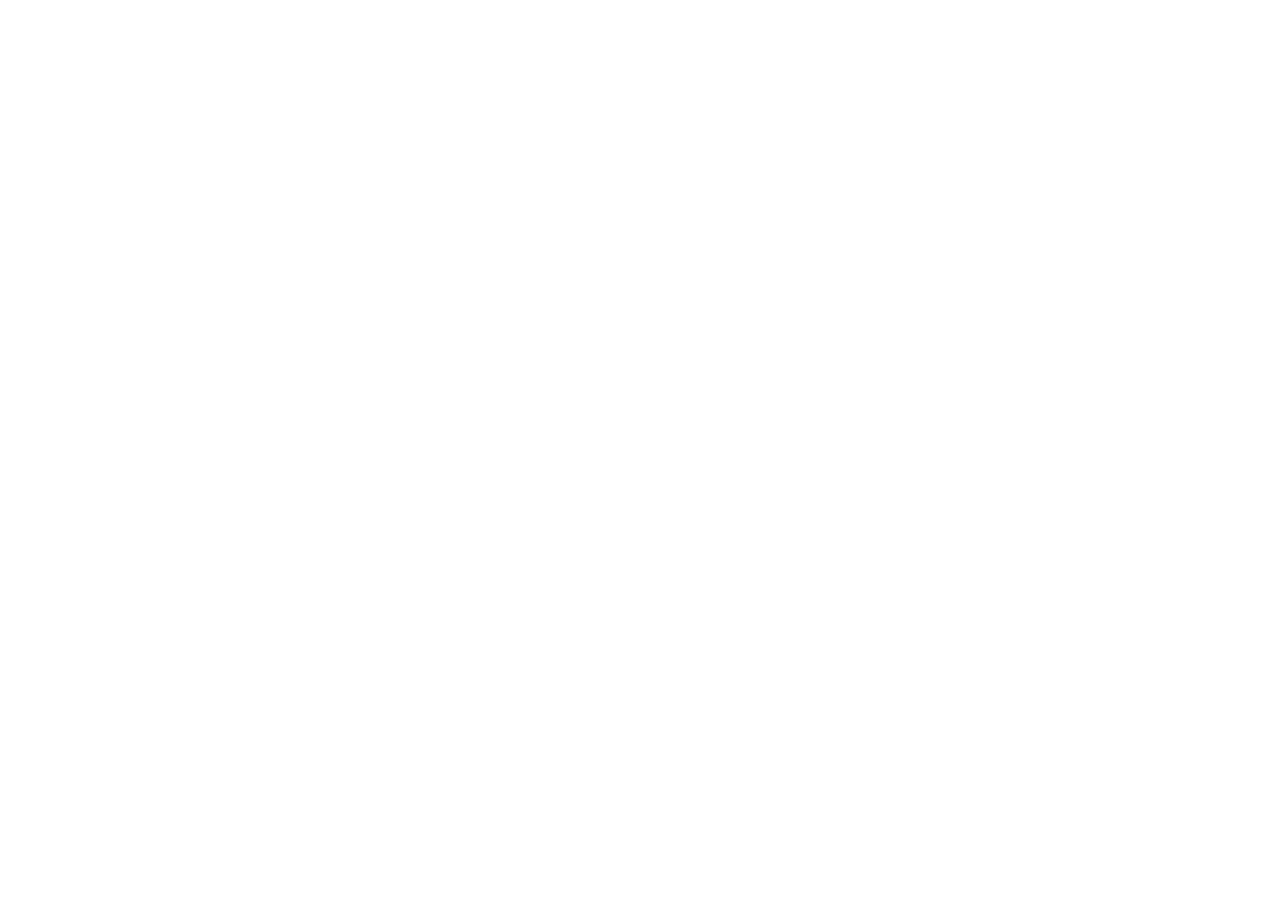
==== chartGCRS.html @ ffb1159e "updated documentations" ====
<!DOCTYPE html>
<html lang="en-US">
<meta name="keywords" content="star charts" />
<meta charset="UTF-8" />

<head>
<title>Equatorial Star Charts</title>
<link rel="stylesheet" href="sidereal.css">
<script src="jquery-3.3.1.min.js"></script>
<script src="core_min.js"></script>
<script src="sseph_min.js"></script>
<script src="chartGCRS_min.js"></script>
</head>

<body onload="init()">
<div id="wrapper">    

<br /> 
<div id="starCharts">
<p><button class="menu" onclick="location.href='index.html'">Local Star Chart</button>
    <button class="menu" onclick="displayChangeTime()">Date and Time</button>
</p>
<br />
    
<!-- Change Date and Time -->
<div id="changeTime" class="input">
</div>

<h1>Star Charts in Geocentric Equatoral Coordinate System</h1>
    
<p>Time: <span id="timeNorth"></span>, northern hemisphere. RA at the top: 
<select id="rotateNorth" onchange="starCharts()">
    <option value="270">0h</option>
    <option value="300">2h</option>
    <option value="330">4h</option>
    <option value="0" selected>6h</option>
    <option value="30">8h</option>
    <option value="60">10h</option>
    <option value="90">12h</option>
    <option value="120">14h</option>
    <option value="150">16h</option>
    <option value="180">18h</option>
    <option value="210">20h</option>
    <option value="240">22h</option>
</select>
    </p>
    
<div class="warning"></div>

<div class="canvaswrapper" style="margin-left:50px;">
<canvas id="canvasNorth" width="700" height="700">
  CANVAS NOT SUPPORTED IN THIS BROWSER!
</canvas>
<div id="tipNorth" class="tip">
    <div class="close" onclick="closePopup('tipNorth')">&#10005;</div>
    <div id="tipNorthText"></div>
</div>
</div>
    
<p class="animate">
    <button class="setupAnimate" onclick="displayAnimationSetup('animateDisplayNorth')">Animation Setup</button>
    <button class="controlAnimate" onclick="Animate()" id="animateNorth">Play Animation</button> 
    <button class="controlAnimate" onclick="playAnimation(1)">+1 Frame</button>
    <button class="controlAnimate" onclick="playAnimation(-1)">-1 Frame</button>
</p>
    
<div id="animateDisplayNorth" class="input"></div>
    
    <br />
<p>Time: <span id="timeCentral"></span>, whole sky. The Ra at the center is 
    <select id="raCentral" onchange="starCharts()">
    <option value="0" selected>0<sup>h</sup></option>
    <option value="2">2<sup>h</sup></option>
    <option value="4">4<sup>h</sup></option>
    <option value="6">6<sup>h</sup></option>
    <option value="8">8<sup>h</sup></option>
    <option value="10">10<sup>h</sup></option>
    <option value="12">12<sup>h</sup></option>
    <option value="14">14<sup>h</sup></option>
    <option value="16">16<sup>h</sup></option>
    <option value="18">18<sup>h</sup></option>
    <option value="20">20<sup>h</sup></option>
    <option value="22">22<sup>h</sup></option>
</select> (GCRS).</p>
    
<div class="warning"></div>
    
<div class="canvaswrapper">
<canvas id="canvasCentral" width="800" height="400">
  CANVAS NOT SUPPORTED IN THIS BROWSER!
</canvas>
<div id="tipCentral" class="tip">
    <div class="close" onclick="closePopup('tipCentral')">&#10005;</div>
    <div id="tipCentralText"></div>
</div>
</div>
    
<p class="animate">
    <button class="setupAnimate" onclick="displayAnimationSetup('animateDisplayCentral')">Animation Setup</button>
    <button class="controlAnimate" onclick="Animate()" id="animateCentral">Play Animation</button> 
    <button class="controlAnimate" onclick="playAnimation(1)">+1 Frame</button>
    <button class="controlAnimate" onclick="playAnimation(-1)">-1 Frame</button>
</p>
    
<div id="animateDisplayCentral" class="input"></div>

    <br />
<p>Time: <span id="timeSouth"></span>, southern hemisphere. RA at the top: 
<select id="rotateSouth" onchange="starCharts()">
    <option value="270">0h</option>
    <option value="300">2h</option>
    <option value="330">4h</option>
    <option value="0" selected>6h</option>
    <option value="30">8h</option>
    <option value="60">10h</option>
    <option value="90">12h</option>
    <option value="120">14h</option>
    <option value="150">16h</option>
    <option value="180">18h</option>
    <option value="210">20h</option>
    <option value="240">22h</option>
</select></p>
    
<div class="warning"></div>
    
<div class="canvaswrapper" style="margin-left:50px;">
<canvas id="canvasSouth" width="700" height="700">
  CANVAS NOT SUPPORTED IN THIS BROWSER!
</canvas>
<div id="tipSouth" class="tip">
    <div class="close" onclick="closePopup('tipSouth')">&#10005;</div>
    <div id="tipSouthText"></div>
</div>
</div>
    
<p class="animate">
    <button class="setupAnimate" onclick="displayAnimationSetup('animateDisplaySouth')">Animation Setup</button>
    <button class="controlAnimate" onclick="Animate()" id="animateSouth">Play Animation</button> 
    <button class="controlAnimate" onclick="playAnimation(1)">+1 Frame</button>
    <button class="controlAnimate" onclick="playAnimation(-1)">-1 Frame</button>
</p>
<div id="animationSetup">
</div>

<div id="animateDisplaySouth" class="input"></div>
    
<div class="control">
<p>Show/Hide: 
    <button id="showPlanets" class="active" onclick="showHide2('Planets')">Sun, Moon, Planets</button> 
    <button id="showPrecession" class="active" onclick="showHide2('Precession')">Precession</button> 
    <button id="showEcliptic" onclick="showHide2('Ecliptic')">Ecliptic</button>
    <button id="showGalactic" onclick="showHide2('Galactic')">Galactic</button>
    <button id="showMilkyWay" class="active" onclick="showHide2('MilkyWay')">Milky Way</button>
    <button id="showConLines" class="active"  onclick="showHide2('ConLines')">Con. lines</button>
    <button id="showConLab" onclick="showHide2('ConLab')">Con. labels</button>
    </p>
</div>
    
<br /><br />
<p style="margin-left:350px;"><a href="Constellations.html">Constellation List</a></p>
<canvas id="legend" width="500" height="150">
  CANVAS NOT SUPPORTED IN THIS BROWSER!
</canvas>
<br /><br />
    
<h2>Description</h2>
<p>This webpage uses the computer's clock to obtain the current time and plot star charts showing the positions of the Sun, Moon, planets and stars. The three star charts are based on the coordinate system whose center is at Earth's center and whose axes are oriented to the same directions as those of the International Celestial Reference System (ICRS). For simplicity, we will use GCRS to refer to this coordinate system. GCRS is practically the same as the equatorial coordinate system based on the mean equator and equinox of J2000.0. When the precession button is active, the Ra and Dec grids show the Ra and Dec lines with respect to the mean equator and equinox of date. When it is inactive, the grid lines are the Ra and Dec lines of the GCRS. The Ra labels in the polar charts always refer to the Ra of the GCRS.</p>
    
<p>The first chart shows the stars to the north of the GCRS equator. It is created using the <a href="https://en.wikipedia.org/wiki/Stereographic_projection" target="_blank">stereographic projection</a> with the GCRS south pole as the projection point. The third chart shows the stars to the south of the GCRS equator. It is created using the stereographic projection with the GCRS north pole as the projection point. The second chart shows the all-sky map using the <a href="https://en.wikipedia.org/wiki/Mollweide_projection" target="_blank">Mollweide projection</a>. Stereographic projection preserves angles but not areas, whereas Mollweide projection preserves areas but not angles.</p>
    
<p>Constellation labels, when active, are shown in the abbreviated form. The full names of the constellations are listed on <a href="Constellations.html">this webpage</a>.</p> 
    
<p>Unlike the local star charts, the animation buttons apply to all 3 charts. When an animation plays, all 3 charts will be updated.</p>
    
<p>Stars in the charts can be clicked and a popup box will appear. The popup box shows further information about the star. When the time is between 3000 BCE and 3000 CE (CE = <a href="https://en.wikipedia.org/wiki/Common_Era" target="_blank">common era</a>), positions of the stars with respect to J2000.0 mean equator and equinox are corrected for proper motion and annual parallax. The apparent position with respect to the true equator and equinox of date are corrected for precession, nutation, and <a href="https://en.wikipedia.org/wiki/Aberration_of_light" target="_blank">aberration of light</a> in addition to proper motion and parallax. Outside the time interval 3000 BCE - 3000 CE, only proper motion is included in the J2000.0 position and only precession and proper motion are included in the "of date" position. In the distant past and distant future, some nearby stars are seen to move far away from their present constellations. In that case, two constellations are given. The first one has "(2000)" added to it, indicating the present constellation. The second constellation has "(year number)" added to it, indicating the constellation in that particular year. The constellation is determined by the constellation boundaries established by the Belgian astronomer Eug&egrave;ne Delporte in 1930 on behalf of the International Astronomical Union (IAU).</p>
    
<p>Sun, Moon and planets are displayed on the charts by symbols indicated above. They can also be clicked and a popup box will appear. In the popup box, the term "elongation" is the angular separation of the planet and the Sun as seen from Earth; "heliocentric" refers to quantities measured from the Sun's center; "geocentric" refers to quantities measured from Earth's center.</p>
    
<p>Since the resolution of the star charts is low, the positions of the Sun and planets in the star charts are calculated using <a href="https://ssd.jpl.nasa.gov/?planet_pos" target="_blank">low-precision formulae</a>. These formulae are only accurate between 3000 BCE and 3000 CE. Position of the Moon is calculated by a truncated <a href="https://ui.adsabs.harvard.edu/abs/2003A%26A...404..735C/abstract" target="_blabk">ELP/MPP02</a> series. Positions stated in the popup box are calculated using more accurate formulae (<a href="http://neoprogrammics.com/vsop87/" target="_blank">VSOP87</a> for the Sun and planets and <a href="https://ui.adsabs.harvard.edu/abs/2003A%26A...404..735C/abstract" target="_blabk">ELP/MPP02</a> for the Moon). In the popup box, when the time is between 3000 BCE and 3000 CE, the J2000.0 position only includes the <a href="https://en.wikipedia.org/wiki/Light-time_correction" target="_blank">light-time correction</a>. The "of date" apparent position includes precession, nutation and aberration of light in addition to the light-time correction. Outside the time interval 3000 BCE and 3000 CE, only precession and light-time correction are included in the "of date" position.</p>

<p>When plotting the celestial objects on the charts, only the precession of the Earth's spin axis is included. The <a href="http://adsabs.harvard.edu/abs/2011A%26A...534A..22V" target="_blank">formulae</a> used in the precession calculation are valid within 200,000 years before and after the years 2000.</p>
    
<p>Positions and apparent magnitudes of stars are adjusted based on their 3D motion in space, assuming they move in a straight line relative to the solar system barycenter. Since stars are very far away, only nearby stars show noticeable motion over a time span of millennia. The positions and 3D motion of the stars are obtained from the <a href="http://astronexus.com/node/34" target="_blank">HYG 3.0 database</a>. Milky Way is generated based on the Gaia data and the <a href="http://www.skymap.com/smp_overlays.htm#milky" target="_blank">Milky Way boundary data</a> provided by Jarmo Moilanen. The detail is explained <a href="MilkyWay.html">here</a>. Deep sky objects are not included.</p>

<p>The physics and mathematics involved in creating the star charts is explained briefly in this <a href="docs/star_charts.pdf" target="_blank">pdf document</a>.</p>
</div><!-- end of starCharts -->
<br />
</div> 

<noscript>
<h2>Oops!</h2>
<p>You must enable JavaScript to use this page.</p>
<p>Please enable JavaScript and reload. </p>
</noscript>

</body>
</html>
---- sidereal.css ----
body{
   font:16px/20px verdana, arial, helvetica, sans-serif;
	color:#333;
	background-color:white;
	margin: 20px;
	padding:0px;
	line-height: 20px;
}

div#wrapper {
    margin-left:auto;
    margin-right:auto;
    max-width:1000px;
    display:none;
}

.canvaswrapper {
    position:relative;
    width:800;
    height:800;
}

.tip {
    font-size: 0.85em;
    position:absolute;
    background-color:#b3d7ff;
    left:-200px;
    top:100px;
    display:none;
}

.tip table, .tip th, .tip td {
   font-size: 0.85em; 
    margin:0px;
    padding:2px;
}

.close {
    position:absolute;
    top:1px;
    right:1px;
    border: 1px solid black;
    cursor: pointer;
}

table {
    font:16px/20px verdana, arial, helvetica, sans-serif;
	color:#333;
	margin:2px;
	padding:2px;
}

#inputlocs, #riseSetInputlocs, #animationSetup1, #animationSetup2 {
    padding:10px;
    border: 1px solid black;
    display: none; 
}

.input {
    padding:10px;
    border: 1px solid black;
    display: none;
}

#riseSetArea, #planetPosArea {
    padding:10px;
    display:none;
}

.RSMultiRaDec {
    display:none;
}

canvas#legend {
    border:1px solid black;
    padding:10px;
    margin-left: 150px;
    display:block;
}

table, th, td {
    border: 1px solid black;
    border-collapse: collapse;
}

th, td {
    padding: 10px;
    text-align: center;
}
		
h1 {
    font-size:28px;
    font-weight:bold;
	margin-left: 0px;
	margin-top: 8px;
	line-height: 30px;
}
	
h2 {
	font-size: 24px;
	margin-left: 0px;
	margin-top:5px;
	line-height: 24px;
}
	
h3 {
	font-size: 20px;
	margin-left: 0px;
	margin-top:10px;
}
	
h4 {
	font-size: 18px;
	margin-left: 0px;
	margin-top:10px;
}
	
p {
	font:16px/20px verdana, arial, helvetica, sans-serif;
	margin:0px 0px 16px 0px;
}

ul {
	font:16px/20px verdana, arial, helvetica, sans-serif;
	margin: 10px 0px 0px 16px;
	padding:2px;
}
	
li {
  margin-bottom: 8px;
  }

.greek {
    font-family: serif;
    font-size: 130%;
}

.animate {
    margin-left:170px;
}

input[type=number]::-webkit-outer-spin-button,
input[type=number]::-webkit-inner-spin-button {
    -webkit-appearance: none;
    margin: 0;
}

input[type=number] {
    -moz-appearance:textfield;
}

.control {
    display:block;
}

.control button {
    font:12px/16px verdana, arial, helvetica, sans-serif;
}

.control button.active {
    background-color: #81F7F3;
}

input[type=button] {
    background-color: #4CAF50;
    border: none;
    color: white;
    padding: 10px;
    text-align: center;
    text-decoration: none;
    display: inline-block;
    font-size: 16px;
    margin: 4px 2px;
    cursor: pointer;
}

button.menu {
    background-color: #1a8cff;
    color: white;
    cursor: pointer;
    padding: 10px;
    width: 190px;
    border: none;
    text-align: center;
    outline: none;
    font-size: 16px;
    font-weight: bold;
}

button.menu.active, button.menu:hover {
    background-color: #008060;
}

button.setupAnimate, button.controlAnimate {
    background-color: #4CAF50;
    border: none;
    color: white;
    padding: 10px;
    text-align: center;
    text-decoration: none;
    display: inline-block;
    font-size: 16px;
    margin: 4px 2px;
    cursor: pointer;
}

button.menu:disabled, button.setupAnimate:disabled, button.controlAnimate:disabled {
    opacity:0.1;
    cursor: not-allowed;
}

/* for select region */
table.selectRegion {
    border:none;
}

.selectRegion th, .selectRegion td {
    padding:5px;
    text-align:left;
    border:none;
}

.link {
    text-decoration: underline;
    color:blue;
    cursor: pointer;
}
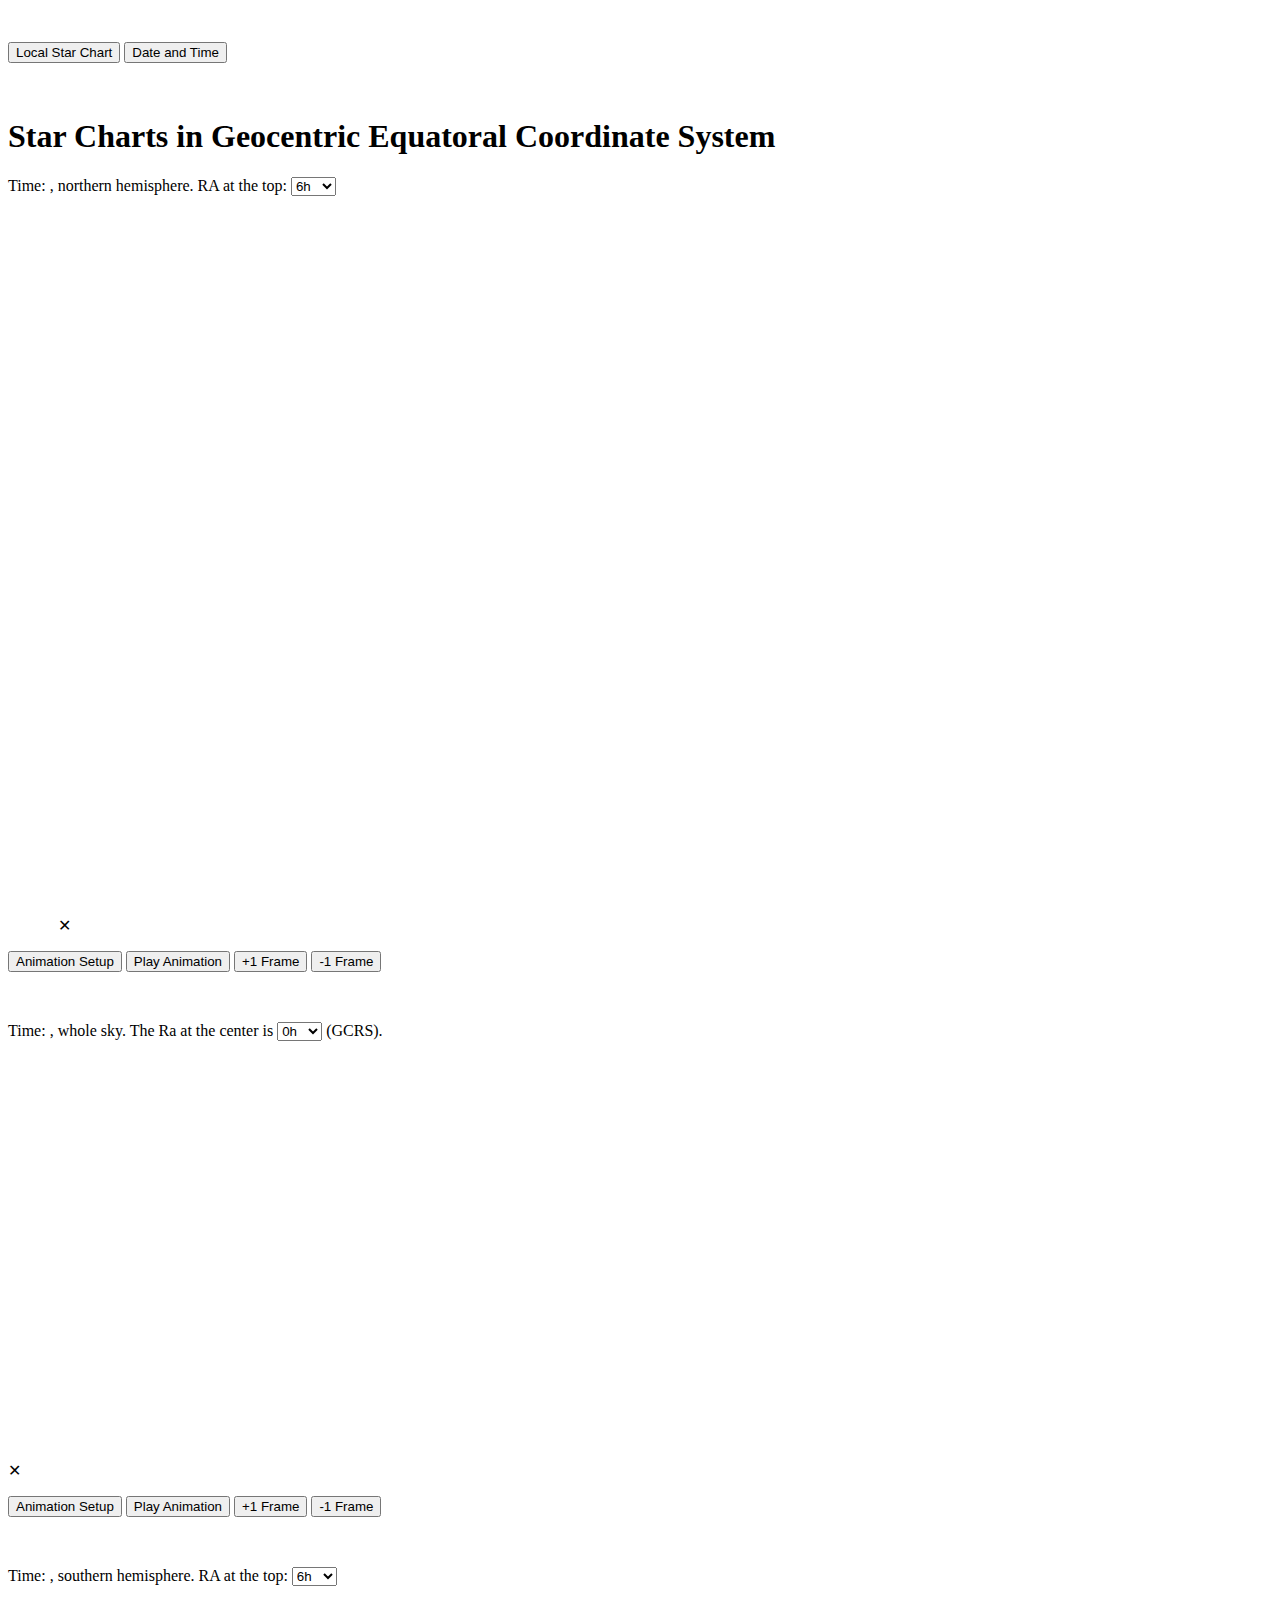
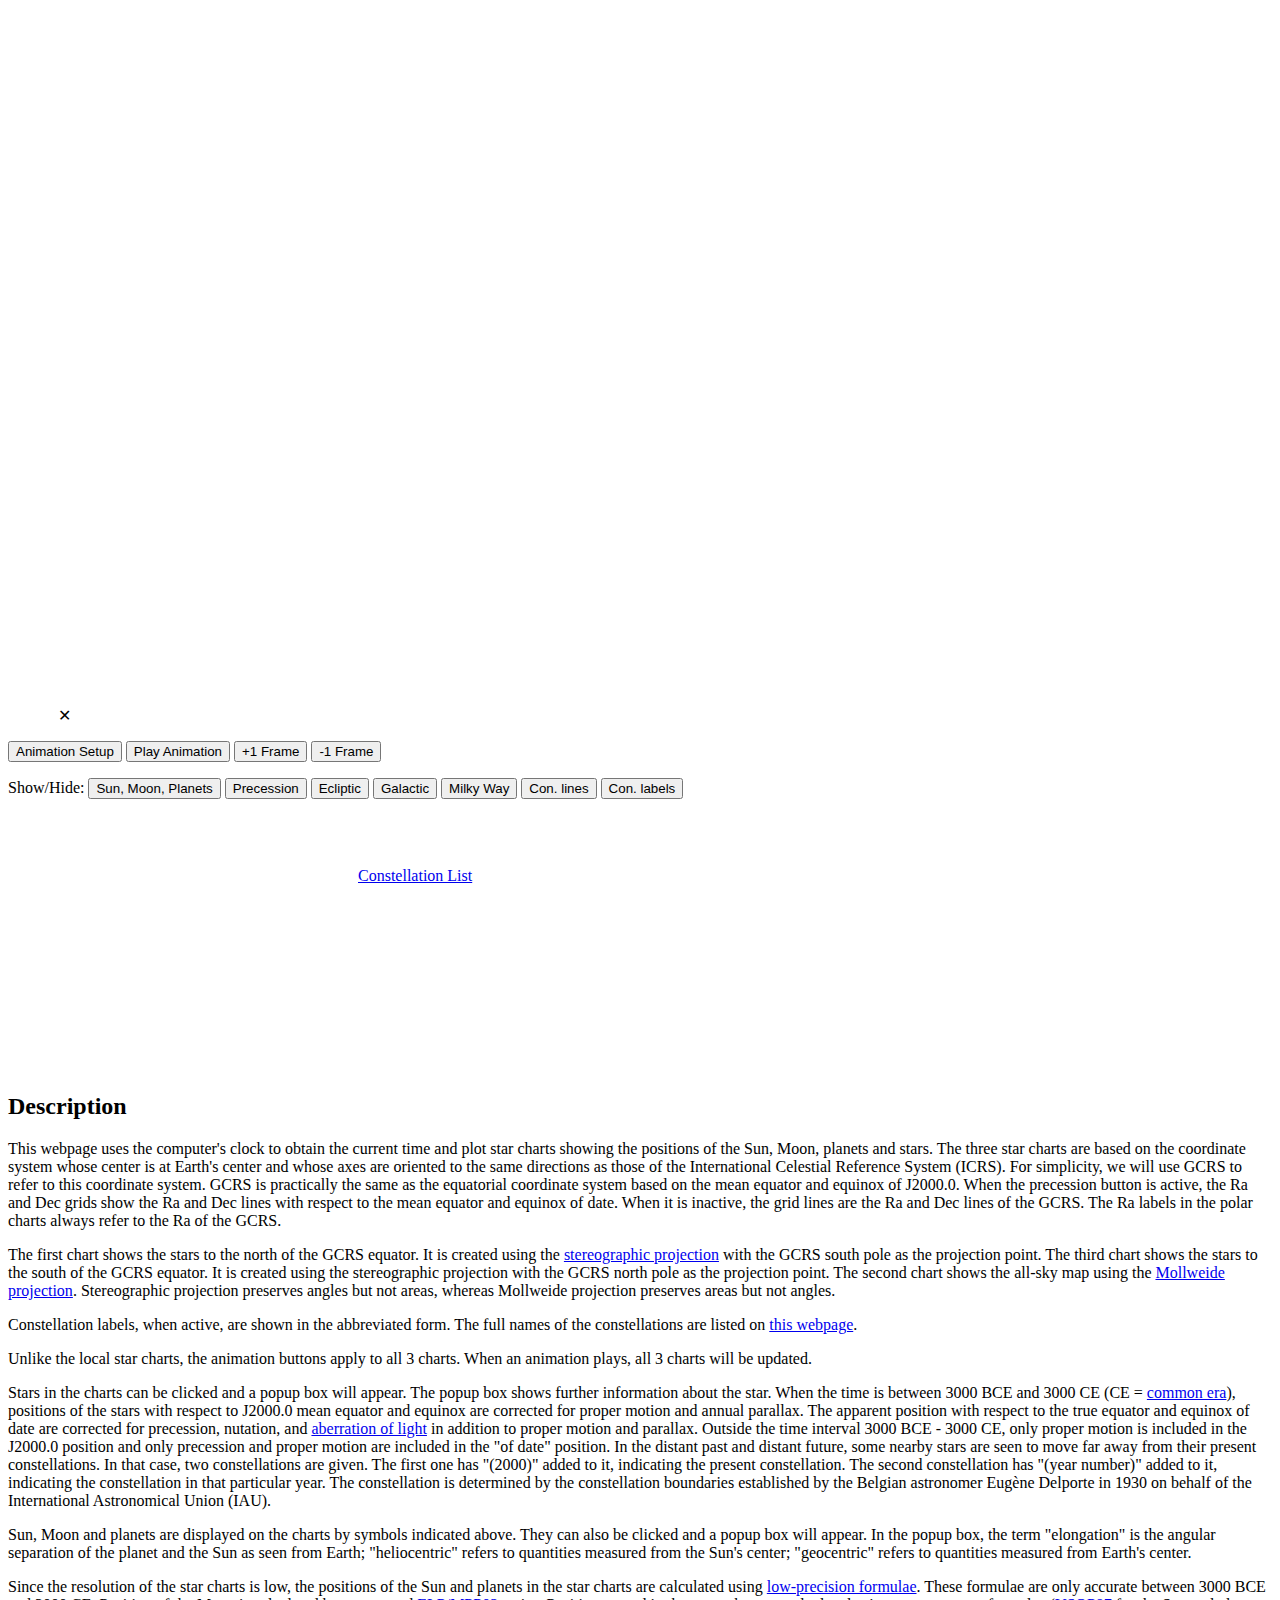
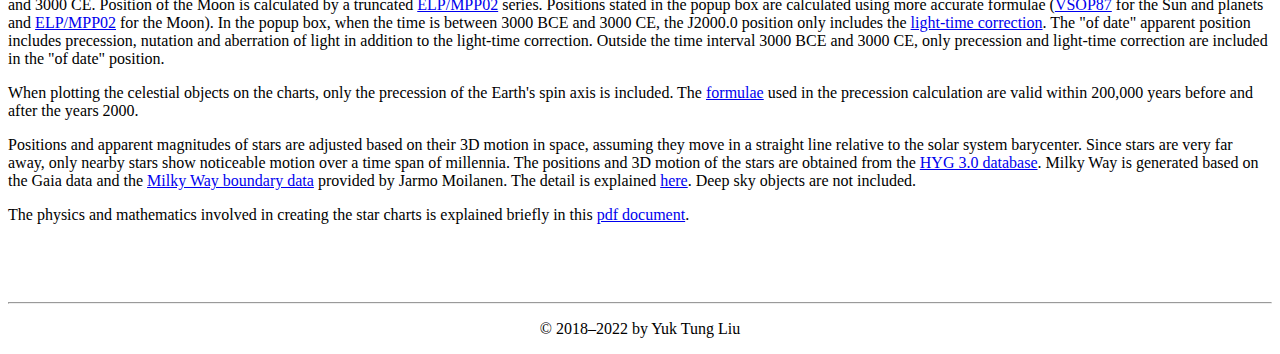
==== commit 5588a258: "updated Delta T calculation" ====
--- a/chartGCRS.html
+++ b/chartGCRS.html
@@ -1,197 +1 @@
-<!DOCTYPE html>
-<html lang="en-US">
-<meta name="keywords" content="star charts" />
-<meta charset="UTF-8" />
-
-<head>
-<title>Equatorial Star Charts</title>
-<link rel="stylesheet" href="sidereal.css">
-<script src="jquery-3.3.1.min.js"></script>
-<script src="core_min.js"></script>
-<script src="sseph_min.js"></script>
-<script src="chartGCRS_min.js"></script>
-</head>
-
-<body onload="init()">
-<div id="wrapper">    
-
-<br /> 
-<div id="starCharts">
-<p><button class="menu" onclick="location.href='index.html'">Local Star Chart</button>
-    <button class="menu" onclick="displayChangeTime()">Date and Time</button>
-</p>
-<br />
-    
-<!-- Change Date and Time -->
-<div id="changeTime" class="input">
-</div>
-
-<h1>Star Charts in Geocentric Equatoral Coordinate System</h1>
-    
-<p>Time: <span id="timeNorth"></span>, northern hemisphere. RA at the top: 
-<select id="rotateNorth" onchange="starCharts()">
-    <option value="270">0h</option>
-    <option value="300">2h</option>
-    <option value="330">4h</option>
-    <option value="0" selected>6h</option>
-    <option value="30">8h</option>
-    <option value="60">10h</option>
-    <option value="90">12h</option>
-    <option value="120">14h</option>
-    <option value="150">16h</option>
-    <option value="180">18h</option>
-    <option value="210">20h</option>
-    <option value="240">22h</option>
-</select>
-    </p>
-    
-<div class="warning"></div>
-
-<div class="canvaswrapper" style="margin-left:50px;">
-<canvas id="canvasNorth" width="700" height="700">
-  CANVAS NOT SUPPORTED IN THIS BROWSER!
-</canvas>
-<div id="tipNorth" class="tip">
-    <div class="close" onclick="closePopup('tipNorth')">&#10005;</div>
-    <div id="tipNorthText"></div>
-</div>
-</div>
-    
-<p class="animate">
-    <button class="setupAnimate" onclick="displayAnimationSetup('animateDisplayNorth')">Animation Setup</button>
-    <button class="controlAnimate" onclick="Animate()" id="animateNorth">Play Animation</button> 
-    <button class="controlAnimate" onclick="playAnimation(1)">+1 Frame</button>
-    <button class="controlAnimate" onclick="playAnimation(-1)">-1 Frame</button>
-</p>
-    
-<div id="animateDisplayNorth" class="input"></div>
-    
-    <br />
-<p>Time: <span id="timeCentral"></span>, whole sky. The Ra at the center is 
-    <select id="raCentral" onchange="starCharts()">
-    <option value="0" selected>0<sup>h</sup></option>
-    <option value="2">2<sup>h</sup></option>
-    <option value="4">4<sup>h</sup></option>
-    <option value="6">6<sup>h</sup></option>
-    <option value="8">8<sup>h</sup></option>
-    <option value="10">10<sup>h</sup></option>
-    <option value="12">12<sup>h</sup></option>
-    <option value="14">14<sup>h</sup></option>
-    <option value="16">16<sup>h</sup></option>
-    <option value="18">18<sup>h</sup></option>
-    <option value="20">20<sup>h</sup></option>
-    <option value="22">22<sup>h</sup></option>
-</select> (GCRS).</p>
-    
-<div class="warning"></div>
-    
-<div class="canvaswrapper">
-<canvas id="canvasCentral" width="800" height="400">
-  CANVAS NOT SUPPORTED IN THIS BROWSER!
-</canvas>
-<div id="tipCentral" class="tip">
-    <div class="close" onclick="closePopup('tipCentral')">&#10005;</div>
-    <div id="tipCentralText"></div>
-</div>
-</div>
-    
-<p class="animate">
-    <button class="setupAnimate" onclick="displayAnimationSetup('animateDisplayCentral')">Animation Setup</button>
-    <button class="controlAnimate" onclick="Animate()" id="animateCentral">Play Animation</button> 
-    <button class="controlAnimate" onclick="playAnimation(1)">+1 Frame</button>
-    <button class="controlAnimate" onclick="playAnimation(-1)">-1 Frame</button>
-</p>
-    
-<div id="animateDisplayCentral" class="input"></div>
-
-    <br />
-<p>Time: <span id="timeSouth"></span>, southern hemisphere. RA at the top: 
-<select id="rotateSouth" onchange="starCharts()">
-    <option value="270">0h</option>
-    <option value="300">2h</option>
-    <option value="330">4h</option>
-    <option value="0" selected>6h</option>
-    <option value="30">8h</option>
-    <option value="60">10h</option>
-    <option value="90">12h</option>
-    <option value="120">14h</option>
-    <option value="150">16h</option>
-    <option value="180">18h</option>
-    <option value="210">20h</option>
-    <option value="240">22h</option>
-</select></p>
-    
-<div class="warning"></div>
-    
-<div class="canvaswrapper" style="margin-left:50px;">
-<canvas id="canvasSouth" width="700" height="700">
-  CANVAS NOT SUPPORTED IN THIS BROWSER!
-</canvas>
-<div id="tipSouth" class="tip">
-    <div class="close" onclick="closePopup('tipSouth')">&#10005;</div>
-    <div id="tipSouthText"></div>
-</div>
-</div>
-    
-<p class="animate">
-    <button class="setupAnimate" onclick="displayAnimationSetup('animateDisplaySouth')">Animation Setup</button>
-    <button class="controlAnimate" onclick="Animate()" id="animateSouth">Play Animation</button> 
-    <button class="controlAnimate" onclick="playAnimation(1)">+1 Frame</button>
-    <button class="controlAnimate" onclick="playAnimation(-1)">-1 Frame</button>
-</p>
-<div id="animationSetup">
-</div>
-
-<div id="animateDisplaySouth" class="input"></div>
-    
-<div class="control">
-<p>Show/Hide: 
-    <button id="showPlanets" class="active" onclick="showHide2('Planets')">Sun, Moon, Planets</button> 
-    <button id="showPrecession" class="active" onclick="showHide2('Precession')">Precession</button> 
-    <button id="showEcliptic" onclick="showHide2('Ecliptic')">Ecliptic</button>
-    <button id="showGalactic" onclick="showHide2('Galactic')">Galactic</button>
-    <button id="showMilkyWay" class="active" onclick="showHide2('MilkyWay')">Milky Way</button>
-    <button id="showConLines" class="active"  onclick="showHide2('ConLines')">Con. lines</button>
-    <button id="showConLab" onclick="showHide2('ConLab')">Con. labels</button>
-    </p>
-</div>
-    
-<br /><br />
-<p style="margin-left:350px;"><a href="Constellations.html">Constellation List</a></p>
-<canvas id="legend" width="500" height="150">
-  CANVAS NOT SUPPORTED IN THIS BROWSER!
-</canvas>
-<br /><br />
-    
-<h2>Description</h2>
-<p>This webpage uses the computer's clock to obtain the current time and plot star charts showing the positions of the Sun, Moon, planets and stars. The three star charts are based on the coordinate system whose center is at Earth's center and whose axes are oriented to the same directions as those of the International Celestial Reference System (ICRS). For simplicity, we will use GCRS to refer to this coordinate system. GCRS is practically the same as the equatorial coordinate system based on the mean equator and equinox of J2000.0. When the precession button is active, the Ra and Dec grids show the Ra and Dec lines with respect to the mean equator and equinox of date. When it is inactive, the grid lines are the Ra and Dec lines of the GCRS. The Ra labels in the polar charts always refer to the Ra of the GCRS.</p>
-    
-<p>The first chart shows the stars to the north of the GCRS equator. It is created using the <a href="https://en.wikipedia.org/wiki/Stereographic_projection" target="_blank">stereographic projection</a> with the GCRS south pole as the projection point. The third chart shows the stars to the south of the GCRS equator. It is created using the stereographic projection with the GCRS north pole as the projection point. The second chart shows the all-sky map using the <a href="https://en.wikipedia.org/wiki/Mollweide_projection" target="_blank">Mollweide projection</a>. Stereographic projection preserves angles but not areas, whereas Mollweide projection preserves areas but not angles.</p>
-    
-<p>Constellation labels, when active, are shown in the abbreviated form. The full names of the constellations are listed on <a href="Constellations.html">this webpage</a>.</p> 
-    
-<p>Unlike the local star charts, the animation buttons apply to all 3 charts. When an animation plays, all 3 charts will be updated.</p>
-    
-<p>Stars in the charts can be clicked and a popup box will appear. The popup box shows further information about the star. When the time is between 3000 BCE and 3000 CE (CE = <a href="https://en.wikipedia.org/wiki/Common_Era" target="_blank">common era</a>), positions of the stars with respect to J2000.0 mean equator and equinox are corrected for proper motion and annual parallax. The apparent position with respect to the true equator and equinox of date are corrected for precession, nutation, and <a href="https://en.wikipedia.org/wiki/Aberration_of_light" target="_blank">aberration of light</a> in addition to proper motion and parallax. Outside the time interval 3000 BCE - 3000 CE, only proper motion is included in the J2000.0 position and only precession and proper motion are included in the "of date" position. In the distant past and distant future, some nearby stars are seen to move far away from their present constellations. In that case, two constellations are given. The first one has "(2000)" added to it, indicating the present constellation. The second constellation has "(year number)" added to it, indicating the constellation in that particular year. The constellation is determined by the constellation boundaries established by the Belgian astronomer Eug&egrave;ne Delporte in 1930 on behalf of the International Astronomical Union (IAU).</p>
-    
-<p>Sun, Moon and planets are displayed on the charts by symbols indicated above. They can also be clicked and a popup box will appear. In the popup box, the term "elongation" is the angular separation of the planet and the Sun as seen from Earth; "heliocentric" refers to quantities measured from the Sun's center; "geocentric" refers to quantities measured from Earth's center.</p>
-    
-<p>Since the resolution of the star charts is low, the positions of the Sun and planets in the star charts are calculated using <a href="https://ssd.jpl.nasa.gov/?planet_pos" target="_blank">low-precision formulae</a>. These formulae are only accurate between 3000 BCE and 3000 CE. Position of the Moon is calculated by a truncated <a href="https://ui.adsabs.harvard.edu/abs/2003A%26A...404..735C/abstract" target="_blabk">ELP/MPP02</a> series. Positions stated in the popup box are calculated using more accurate formulae (<a href="http://neoprogrammics.com/vsop87/" target="_blank">VSOP87</a> for the Sun and planets and <a href="https://ui.adsabs.harvard.edu/abs/2003A%26A...404..735C/abstract" target="_blabk">ELP/MPP02</a> for the Moon). In the popup box, when the time is between 3000 BCE and 3000 CE, the J2000.0 position only includes the <a href="https://en.wikipedia.org/wiki/Light-time_correction" target="_blank">light-time correction</a>. The "of date" apparent position includes precession, nutation and aberration of light in addition to the light-time correction. Outside the time interval 3000 BCE and 3000 CE, only precession and light-time correction are included in the "of date" position.</p>
-
-<p>When plotting the celestial objects on the charts, only the precession of the Earth's spin axis is included. The <a href="http://adsabs.harvard.edu/abs/2011A%26A...534A..22V" target="_blank">formulae</a> used in the precession calculation are valid within 200,000 years before and after the years 2000.</p>
-    
-<p>Positions and apparent magnitudes of stars are adjusted based on their 3D motion in space, assuming they move in a straight line relative to the solar system barycenter. Since stars are very far away, only nearby stars show noticeable motion over a time span of millennia. The positions and 3D motion of the stars are obtained from the <a href="http://astronexus.com/node/34" target="_blank">HYG 3.0 database</a>. Milky Way is generated based on the Gaia data and the <a href="http://www.skymap.com/smp_overlays.htm#milky" target="_blank">Milky Way boundary data</a> provided by Jarmo Moilanen. The detail is explained <a href="MilkyWay.html">here</a>. Deep sky objects are not included.</p>
-
-<p>The physics and mathematics involved in creating the star charts is explained briefly in this <a href="docs/star_charts.pdf" target="_blank">pdf document</a>.</p>
-</div><!-- end of starCharts -->
-<br />
-</div> 
-
-<noscript>
-<h2>Oops!</h2>
-<p>You must enable JavaScript to use this page.</p>
-<p>Please enable JavaScript and reload. </p>
-</noscript>
-
-</body>
-</html>
+<!DOCTYPE html><html lang="en-US"><meta name="keywords" content="star charts"><meta charset="UTF-8"><head><title>Equatorial Star Charts</title><link rel="stylesheet" href="sidereal_min.css"><script src="jquery-3.3.1.min.js"></script><script src="chartGCRS_c.js"></script></head><body onload="init()"><div id="wrapper"><br><div id="starCharts"><p><button class="menu" onclick='location.href="index.html"'>Local Star Chart</button> <button class="menu" onclick="displayChangeTime()">Date and Time</button></p><br><div id="changeTime" class="input"></div><h1>Star Charts in Geocentric Equatoral Coordinate System</h1><p>Time: <span id="timeNorth"></span>, northern hemisphere. RA at the top: <select id="rotateNorth" onchange="starCharts()"><option value="270">0h</option><option value="300">2h</option><option value="330">4h</option><option value="0" selected="selected">6h</option><option value="30">8h</option><option value="60">10h</option><option value="90">12h</option><option value="120">14h</option><option value="150">16h</option><option value="180">18h</option><option value="210">20h</option><option value="240">22h</option></select></p><div class="warning"></div><div class="canvaswrapper" style="margin-left:50px"><canvas id="canvasNorth" width="700" height="700">CANVAS NOT SUPPORTED IN THIS BROWSER!</canvas><div id="tipNorth" class="tip"><div class="close" onclick='closePopup("tipNorth")'>&#10005;</div><div id="tipNorthText"></div></div></div><p class="animate"><button class="setupAnimate" onclick='displayAnimationSetup("animateDisplayNorth")'>Animation Setup</button> <button class="controlAnimate" onclick="Animate()" id="animateNorth">Play Animation</button> <button class="controlAnimate" onclick="playAnimation(1)">+1 Frame</button> <button class="controlAnimate" onclick="playAnimation(-1)">-1 Frame</button></p><div id="animateDisplayNorth" class="input"></div><br><p>Time: <span id="timeCentral"></span>, whole sky. The Ra at the center is <select id="raCentral" onchange="starCharts()"><option value="0" selected="selected">0<sup>h</sup></option><option value="2">2<sup>h</sup></option><option value="4">4<sup>h</sup></option><option value="6">6<sup>h</sup></option><option value="8">8<sup>h</sup></option><option value="10">10<sup>h</sup></option><option value="12">12<sup>h</sup></option><option value="14">14<sup>h</sup></option><option value="16">16<sup>h</sup></option><option value="18">18<sup>h</sup></option><option value="20">20<sup>h</sup></option><option value="22">22<sup>h</sup></option></select> (GCRS).</p><div class="warning"></div><div class="canvaswrapper"><canvas id="canvasCentral" width="800" height="400">CANVAS NOT SUPPORTED IN THIS BROWSER!</canvas><div id="tipCentral" class="tip"><div class="close" onclick='closePopup("tipCentral")'>&#10005;</div><div id="tipCentralText"></div></div></div><p class="animate"><button class="setupAnimate" onclick='displayAnimationSetup("animateDisplayCentral")'>Animation Setup</button> <button class="controlAnimate" onclick="Animate()" id="animateCentral">Play Animation</button> <button class="controlAnimate" onclick="playAnimation(1)">+1 Frame</button> <button class="controlAnimate" onclick="playAnimation(-1)">-1 Frame</button></p><div id="animateDisplayCentral" class="input"></div><br><p>Time: <span id="timeSouth"></span>, southern hemisphere. RA at the top: <select id="rotateSouth" onchange="starCharts()"><option value="270">0h</option><option value="300">2h</option><option value="330">4h</option><option value="0" selected="selected">6h</option><option value="30">8h</option><option value="60">10h</option><option value="90">12h</option><option value="120">14h</option><option value="150">16h</option><option value="180">18h</option><option value="210">20h</option><option value="240">22h</option></select></p><div class="warning"></div><div class="canvaswrapper" style="margin-left:50px"><canvas id="canvasSouth" width="700" height="700">CANVAS NOT SUPPORTED IN THIS BROWSER!</canvas><div id="tipSouth" class="tip"><div class="close" onclick='closePopup("tipSouth")'>&#10005;</div><div id="tipSouthText"></div></div></div><p class="animate"><button class="setupAnimate" onclick='displayAnimationSetup("animateDisplaySouth")'>Animation Setup</button> <button class="controlAnimate" onclick="Animate()" id="animateSouth">Play Animation</button> <button class="controlAnimate" onclick="playAnimation(1)">+1 Frame</button> <button class="controlAnimate" onclick="playAnimation(-1)">-1 Frame</button></p><div id="animationSetup"></div><div id="animateDisplaySouth" class="input"></div><div class="control"><p>Show/Hide: <button id="showPlanets" class="active" onclick='showHide2("Planets")'>Sun, Moon, Planets</button> <button id="showPrecession" class="active" onclick='showHide2("Precession")'>Precession</button> <button id="showEcliptic" onclick='showHide2("Ecliptic")'>Ecliptic</button> <button id="showGalactic" onclick='showHide2("Galactic")'>Galactic</button> <button id="showMilkyWay" class="active" onclick='showHide2("MilkyWay")'>Milky Way</button> <button id="showConLines" class="active" onclick='showHide2("ConLines")'>Con. lines</button> <button id="showConLab" onclick='showHide2("ConLab")'>Con. labels</button></p></div><br><br><p style="margin-left:350px"><a href="Constellations.html">Constellation List</a></p><canvas id="legend" width="500" height="150">CANVAS NOT SUPPORTED IN THIS BROWSER!</canvas><br><br><h2>Description</h2><p>This webpage uses the computer's clock to obtain the current time and plot star charts showing the positions of the Sun, Moon, planets and stars. The three star charts are based on the coordinate system whose center is at Earth's center and whose axes are oriented to the same directions as those of the International Celestial Reference System (ICRS). For simplicity, we will use GCRS to refer to this coordinate system. GCRS is practically the same as the equatorial coordinate system based on the mean equator and equinox of J2000.0. When the precession button is active, the Ra and Dec grids show the Ra and Dec lines with respect to the mean equator and equinox of date. When it is inactive, the grid lines are the Ra and Dec lines of the GCRS. The Ra labels in the polar charts always refer to the Ra of the GCRS.</p><p>The first chart shows the stars to the north of the GCRS equator. It is created using the <a href="https://en.wikipedia.org/wiki/Stereographic_projection" target="_blank">stereographic projection</a> with the GCRS south pole as the projection point. The third chart shows the stars to the south of the GCRS equator. It is created using the stereographic projection with the GCRS north pole as the projection point. The second chart shows the all-sky map using the <a href="https://en.wikipedia.org/wiki/Mollweide_projection" target="_blank">Mollweide projection</a>. Stereographic projection preserves angles but not areas, whereas Mollweide projection preserves areas but not angles.</p><p>Constellation labels, when active, are shown in the abbreviated form. The full names of the constellations are listed on <a href="Constellations.html">this webpage</a>.</p><p>Unlike the local star charts, the animation buttons apply to all 3 charts. When an animation plays, all 3 charts will be updated.</p><p>Stars in the charts can be clicked and a popup box will appear. The popup box shows further information about the star. When the time is between 3000 BCE and 3000 CE (CE = <a href="https://en.wikipedia.org/wiki/Common_Era" target="_blank">common era</a>), positions of the stars with respect to J2000.0 mean equator and equinox are corrected for proper motion and annual parallax. The apparent position with respect to the true equator and equinox of date are corrected for precession, nutation, and <a href="https://en.wikipedia.org/wiki/Aberration_of_light" target="_blank">aberration of light</a> in addition to proper motion and parallax. Outside the time interval 3000 BCE - 3000 CE, only proper motion is included in the J2000.0 position and only precession and proper motion are included in the "of date" position. In the distant past and distant future, some nearby stars are seen to move far away from their present constellations. In that case, two constellations are given. The first one has "(2000)" added to it, indicating the present constellation. The second constellation has "(year number)" added to it, indicating the constellation in that particular year. The constellation is determined by the constellation boundaries established by the Belgian astronomer Eug&egrave;ne Delporte in 1930 on behalf of the International Astronomical Union (IAU).</p><p>Sun, Moon and planets are displayed on the charts by symbols indicated above. They can also be clicked and a popup box will appear. In the popup box, the term "elongation" is the angular separation of the planet and the Sun as seen from Earth; "heliocentric" refers to quantities measured from the Sun's center; "geocentric" refers to quantities measured from Earth's center.</p><p>Since the resolution of the star charts is low, the positions of the Sun and planets in the star charts are calculated using <a href="https://ssd.jpl.nasa.gov/?planet_pos" target="_blank">low-precision formulae</a>. These formulae are only accurate between 3000 BCE and 3000 CE. Position of the Moon is calculated by a truncated <a href="https://ui.adsabs.harvard.edu/abs/2003A%26A...404..735C/abstract" target="_blabk">ELP/MPP02</a> series. Positions stated in the popup box are calculated using more accurate formulae (<a href="http://neoprogrammics.com/vsop87/" target="_blank">VSOP87</a> for the Sun and planets and <a href="https://ui.adsabs.harvard.edu/abs/2003A%26A...404..735C/abstract" target="_blabk">ELP/MPP02</a> for the Moon). In the popup box, when the time is between 3000 BCE and 3000 CE, the J2000.0 position only includes the <a href="https://en.wikipedia.org/wiki/Light-time_correction" target="_blank">light-time correction</a>. The "of date" apparent position includes precession, nutation and aberration of light in addition to the light-time correction. Outside the time interval 3000 BCE and 3000 CE, only precession and light-time correction are included in the "of date" position.</p><p>When plotting the celestial objects on the charts, only the precession of the Earth's spin axis is included. The <a href="http://adsabs.harvard.edu/abs/2011A%26A...534A..22V" target="_blank">formulae</a> used in the precession calculation are valid within 200,000 years before and after the years 2000.</p><p>Positions and apparent magnitudes of stars are adjusted based on their 3D motion in space, assuming they move in a straight line relative to the solar system barycenter. Since stars are very far away, only nearby stars show noticeable motion over a time span of millennia. The positions and 3D motion of the stars are obtained from the <a href="https://www.astronexus.com/hyg" target="_blank">HYG 3.0 database</a>. Milky Way is generated based on the Gaia data and the <a href="http://www.skymap.com/smp_overlays.htm#milky" target="_blank">Milky Way boundary data</a> provided by Jarmo Moilanen. The detail is explained <a href="MilkyWay.html">here</a>. Deep sky objects are not included.</p><p>The physics and mathematics involved in creating the star charts is explained briefly in this <a href="docs/star_charts.pdf" target="_blank">pdf document</a>.</p></div><br></div><noscript><h2>Oops!</h2><p>You must enable JavaScript to use this page.</p><p>Please enable JavaScript and reload.</p></noscript><br><br><footer><hr><p style="text-align:center">&copy; 2018&ndash;2022 by Yuk Tung Liu</p></footer></body></html>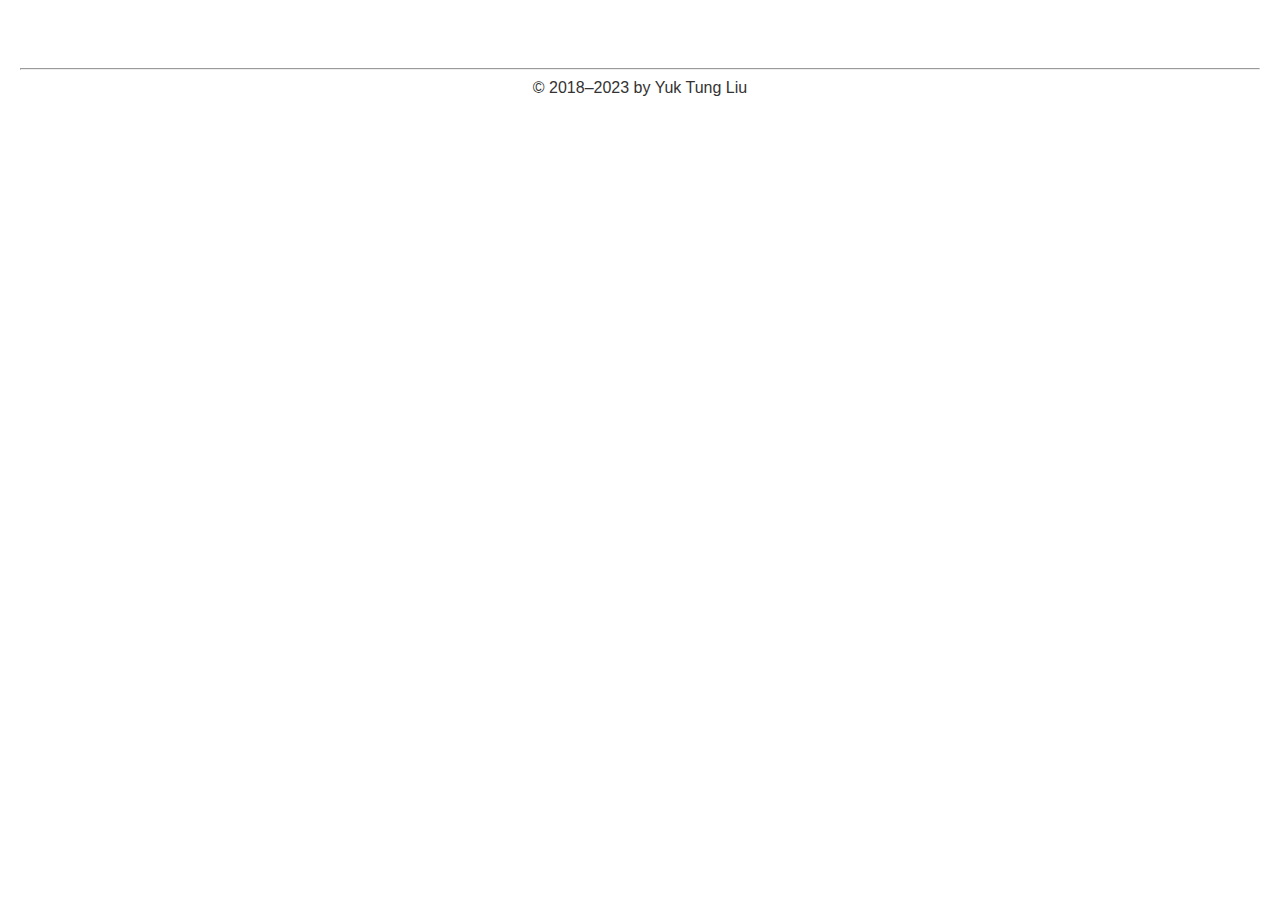
==== commit 92806b9b: "added HTML version of the calculation notes" ====
--- a/chartGCRS.html
+++ b/chartGCRS.html
@@ -1 +1 @@
-<!DOCTYPE html><html lang="en-US"><meta name="keywords" content="star charts"><meta charset="UTF-8"><head><title>Equatorial Star Charts</title><link rel="stylesheet" href="sidereal_min.css"><script src="jquery-3.3.1.min.js"></script><script src="chartGCRS_c.js"></script></head><body onload="init()"><div id="wrapper"><br><div id="starCharts"><p><button class="menu" onclick='location.href="index.html"'>Local Star Chart</button> <button class="menu" onclick="displayChangeTime()">Date and Time</button></p><br><div id="changeTime" class="input"></div><h1>Star Charts in Geocentric Equatoral Coordinate System</h1><p>Time: <span id="timeNorth"></span>, northern hemisphere. RA at the top: <select id="rotateNorth" onchange="starCharts()"><option value="270">0h</option><option value="300">2h</option><option value="330">4h</option><option value="0" selected="selected">6h</option><option value="30">8h</option><option value="60">10h</option><option value="90">12h</option><option value="120">14h</option><option value="150">16h</option><option value="180">18h</option><option value="210">20h</option><option value="240">22h</option></select></p><div class="warning"></div><div class="canvaswrapper" style="margin-left:50px"><canvas id="canvasNorth" width="700" height="700">CANVAS NOT SUPPORTED IN THIS BROWSER!</canvas><div id="tipNorth" class="tip"><div class="close" onclick='closePopup("tipNorth")'>&#10005;</div><div id="tipNorthText"></div></div></div><p class="animate"><button class="setupAnimate" onclick='displayAnimationSetup("animateDisplayNorth")'>Animation Setup</button> <button class="controlAnimate" onclick="Animate()" id="animateNorth">Play Animation</button> <button class="controlAnimate" onclick="playAnimation(1)">+1 Frame</button> <button class="controlAnimate" onclick="playAnimation(-1)">-1 Frame</button></p><div id="animateDisplayNorth" class="input"></div><br><p>Time: <span id="timeCentral"></span>, whole sky. The Ra at the center is <select id="raCentral" onchange="starCharts()"><option value="0" selected="selected">0<sup>h</sup></option><option value="2">2<sup>h</sup></option><option value="4">4<sup>h</sup></option><option value="6">6<sup>h</sup></option><option value="8">8<sup>h</sup></option><option value="10">10<sup>h</sup></option><option value="12">12<sup>h</sup></option><option value="14">14<sup>h</sup></option><option value="16">16<sup>h</sup></option><option value="18">18<sup>h</sup></option><option value="20">20<sup>h</sup></option><option value="22">22<sup>h</sup></option></select> (GCRS).</p><div class="warning"></div><div class="canvaswrapper"><canvas id="canvasCentral" width="800" height="400">CANVAS NOT SUPPORTED IN THIS BROWSER!</canvas><div id="tipCentral" class="tip"><div class="close" onclick='closePopup("tipCentral")'>&#10005;</div><div id="tipCentralText"></div></div></div><p class="animate"><button class="setupAnimate" onclick='displayAnimationSetup("animateDisplayCentral")'>Animation Setup</button> <button class="controlAnimate" onclick="Animate()" id="animateCentral">Play Animation</button> <button class="controlAnimate" onclick="playAnimation(1)">+1 Frame</button> <button class="controlAnimate" onclick="playAnimation(-1)">-1 Frame</button></p><div id="animateDisplayCentral" class="input"></div><br><p>Time: <span id="timeSouth"></span>, southern hemisphere. RA at the top: <select id="rotateSouth" onchange="starCharts()"><option value="270">0h</option><option value="300">2h</option><option value="330">4h</option><option value="0" selected="selected">6h</option><option value="30">8h</option><option value="60">10h</option><option value="90">12h</option><option value="120">14h</option><option value="150">16h</option><option value="180">18h</option><option value="210">20h</option><option value="240">22h</option></select></p><div class="warning"></div><div class="canvaswrapper" style="margin-left:50px"><canvas id="canvasSouth" width="700" height="700">CANVAS NOT SUPPORTED IN THIS BROWSER!</canvas><div id="tipSouth" class="tip"><div class="close" onclick='closePopup("tipSouth")'>&#10005;</div><div id="tipSouthText"></div></div></div><p class="animate"><button class="setupAnimate" onclick='displayAnimationSetup("animateDisplaySouth")'>Animation Setup</button> <button class="controlAnimate" onclick="Animate()" id="animateSouth">Play Animation</button> <button class="controlAnimate" onclick="playAnimation(1)">+1 Frame</button> <button class="controlAnimate" onclick="playAnimation(-1)">-1 Frame</button></p><div id="animationSetup"></div><div id="animateDisplaySouth" class="input"></div><div class="control"><p>Show/Hide: <button id="showPlanets" class="active" onclick='showHide2("Planets")'>Sun, Moon, Planets</button> <button id="showPrecession" class="active" onclick='showHide2("Precession")'>Precession</button> <button id="showEcliptic" onclick='showHide2("Ecliptic")'>Ecliptic</button> <button id="showGalactic" onclick='showHide2("Galactic")'>Galactic</button> <button id="showMilkyWay" class="active" onclick='showHide2("MilkyWay")'>Milky Way</button> <button id="showConLines" class="active" onclick='showHide2("ConLines")'>Con. lines</button> <button id="showConLab" onclick='showHide2("ConLab")'>Con. labels</button></p></div><br><br><p style="margin-left:350px"><a href="Constellations.html">Constellation List</a></p><canvas id="legend" width="500" height="150">CANVAS NOT SUPPORTED IN THIS BROWSER!</canvas><br><br><h2>Description</h2><p>This webpage uses the computer's clock to obtain the current time and plot star charts showing the positions of the Sun, Moon, planets and stars. The three star charts are based on the coordinate system whose center is at Earth's center and whose axes are oriented to the same directions as those of the International Celestial Reference System (ICRS). For simplicity, we will use GCRS to refer to this coordinate system. GCRS is practically the same as the equatorial coordinate system based on the mean equator and equinox of J2000.0. When the precession button is active, the Ra and Dec grids show the Ra and Dec lines with respect to the mean equator and equinox of date. When it is inactive, the grid lines are the Ra and Dec lines of the GCRS. The Ra labels in the polar charts always refer to the Ra of the GCRS.</p><p>The first chart shows the stars to the north of the GCRS equator. It is created using the <a href="https://en.wikipedia.org/wiki/Stereographic_projection" target="_blank">stereographic projection</a> with the GCRS south pole as the projection point. The third chart shows the stars to the south of the GCRS equator. It is created using the stereographic projection with the GCRS north pole as the projection point. The second chart shows the all-sky map using the <a href="https://en.wikipedia.org/wiki/Mollweide_projection" target="_blank">Mollweide projection</a>. Stereographic projection preserves angles but not areas, whereas Mollweide projection preserves areas but not angles.</p><p>Constellation labels, when active, are shown in the abbreviated form. The full names of the constellations are listed on <a href="Constellations.html">this webpage</a>.</p><p>Unlike the local star charts, the animation buttons apply to all 3 charts. When an animation plays, all 3 charts will be updated.</p><p>Stars in the charts can be clicked and a popup box will appear. The popup box shows further information about the star. When the time is between 3000 BCE and 3000 CE (CE = <a href="https://en.wikipedia.org/wiki/Common_Era" target="_blank">common era</a>), positions of the stars with respect to J2000.0 mean equator and equinox are corrected for proper motion and annual parallax. The apparent position with respect to the true equator and equinox of date are corrected for precession, nutation, and <a href="https://en.wikipedia.org/wiki/Aberration_of_light" target="_blank">aberration of light</a> in addition to proper motion and parallax. Outside the time interval 3000 BCE - 3000 CE, only proper motion is included in the J2000.0 position and only precession and proper motion are included in the "of date" position. In the distant past and distant future, some nearby stars are seen to move far away from their present constellations. In that case, two constellations are given. The first one has "(2000)" added to it, indicating the present constellation. The second constellation has "(year number)" added to it, indicating the constellation in that particular year. The constellation is determined by the constellation boundaries established by the Belgian astronomer Eug&egrave;ne Delporte in 1930 on behalf of the International Astronomical Union (IAU).</p><p>Sun, Moon and planets are displayed on the charts by symbols indicated above. They can also be clicked and a popup box will appear. In the popup box, the term "elongation" is the angular separation of the planet and the Sun as seen from Earth; "heliocentric" refers to quantities measured from the Sun's center; "geocentric" refers to quantities measured from Earth's center.</p><p>Since the resolution of the star charts is low, the positions of the Sun and planets in the star charts are calculated using <a href="https://ssd.jpl.nasa.gov/?planet_pos" target="_blank">low-precision formulae</a>. These formulae are only accurate between 3000 BCE and 3000 CE. Position of the Moon is calculated by a truncated <a href="https://ui.adsabs.harvard.edu/abs/2003A%26A...404..735C/abstract" target="_blabk">ELP/MPP02</a> series. Positions stated in the popup box are calculated using more accurate formulae (<a href="http://neoprogrammics.com/vsop87/" target="_blank">VSOP87</a> for the Sun and planets and <a href="https://ui.adsabs.harvard.edu/abs/2003A%26A...404..735C/abstract" target="_blabk">ELP/MPP02</a> for the Moon). In the popup box, when the time is between 3000 BCE and 3000 CE, the J2000.0 position only includes the <a href="https://en.wikipedia.org/wiki/Light-time_correction" target="_blank">light-time correction</a>. The "of date" apparent position includes precession, nutation and aberration of light in addition to the light-time correction. Outside the time interval 3000 BCE and 3000 CE, only precession and light-time correction are included in the "of date" position.</p><p>When plotting the celestial objects on the charts, only the precession of the Earth's spin axis is included. The <a href="http://adsabs.harvard.edu/abs/2011A%26A...534A..22V" target="_blank">formulae</a> used in the precession calculation are valid within 200,000 years before and after the years 2000.</p><p>Positions and apparent magnitudes of stars are adjusted based on their 3D motion in space, assuming they move in a straight line relative to the solar system barycenter. Since stars are very far away, only nearby stars show noticeable motion over a time span of millennia. The positions and 3D motion of the stars are obtained from the <a href="https://www.astronexus.com/hyg" target="_blank">HYG 3.0 database</a>. Milky Way is generated based on the Gaia data and the <a href="http://www.skymap.com/smp_overlays.htm#milky" target="_blank">Milky Way boundary data</a> provided by Jarmo Moilanen. The detail is explained <a href="MilkyWay.html">here</a>. Deep sky objects are not included.</p><p>The physics and mathematics involved in creating the star charts is explained briefly in this <a href="docs/star_charts.pdf" target="_blank">pdf document</a>.</p></div><br></div><noscript><h2>Oops!</h2><p>You must enable JavaScript to use this page.</p><p>Please enable JavaScript and reload.</p></noscript><br><br><footer><hr><p style="text-align:center">&copy; 2018&ndash;2022 by Yuk Tung Liu</p></footer></body></html>+<!DOCTYPE html><html lang="en-US"><meta name="keywords" content="star charts"><meta charset="UTF-8"><head><title>Equatorial Star Charts</title><link rel="stylesheet" href="sidereal_min.css"><script src="jquery-3.3.1.min.js"></script><script src="chartGCRS_c.js"></script></head><body onload="init()"><div id="wrapper"><br><div id="starCharts"><p><button class="menu" onclick='location.href="index.html"'>Local Star Chart</button> <button class="menu" onclick="displayChangeTime()">Date and Time</button></p><br><div id="changeTime" class="input"></div><h1>Star Charts in Geocentric Equatoral Coordinate System</h1><p>Time: <span id="timeNorth"></span>, northern hemisphere. RA at the top: <select id="rotateNorth" onchange="starCharts()"><option value="270">0h</option><option value="300">2h</option><option value="330">4h</option><option value="0" selected="selected">6h</option><option value="30">8h</option><option value="60">10h</option><option value="90">12h</option><option value="120">14h</option><option value="150">16h</option><option value="180">18h</option><option value="210">20h</option><option value="240">22h</option></select></p><div class="warning"></div><div class="canvaswrapper" style="margin-left:50px"><canvas id="canvasNorth" width="700" height="700">CANVAS NOT SUPPORTED IN THIS BROWSER!</canvas><div id="tipNorth" class="tip"><div class="close" onclick='closePopup("tipNorth")'>&#10005;</div><div id="tipNorthText"></div></div></div><p class="animate"><button class="setupAnimate" onclick='displayAnimationSetup("animateDisplayNorth")'>Animation Setup</button> <button class="controlAnimate" onclick="Animate()" id="animateNorth">Play Animation</button> <button class="controlAnimate" onclick="playAnimation(1)">+1 Frame</button> <button class="controlAnimate" onclick="playAnimation(-1)">-1 Frame</button></p><div id="animateDisplayNorth" class="input"></div><br><p>Time: <span id="timeCentral"></span>, whole sky. The Ra at the center is <select id="raCentral" onchange="starCharts()"><option value="0" selected="selected">0<sup>h</sup></option><option value="2">2<sup>h</sup></option><option value="4">4<sup>h</sup></option><option value="6">6<sup>h</sup></option><option value="8">8<sup>h</sup></option><option value="10">10<sup>h</sup></option><option value="12">12<sup>h</sup></option><option value="14">14<sup>h</sup></option><option value="16">16<sup>h</sup></option><option value="18">18<sup>h</sup></option><option value="20">20<sup>h</sup></option><option value="22">22<sup>h</sup></option></select> (GCRS).</p><div class="warning"></div><div class="canvaswrapper"><canvas id="canvasCentral" width="800" height="400">CANVAS NOT SUPPORTED IN THIS BROWSER!</canvas><div id="tipCentral" class="tip"><div class="close" onclick='closePopup("tipCentral")'>&#10005;</div><div id="tipCentralText"></div></div></div><p class="animate"><button class="setupAnimate" onclick='displayAnimationSetup("animateDisplayCentral")'>Animation Setup</button> <button class="controlAnimate" onclick="Animate()" id="animateCentral">Play Animation</button> <button class="controlAnimate" onclick="playAnimation(1)">+1 Frame</button> <button class="controlAnimate" onclick="playAnimation(-1)">-1 Frame</button></p><div id="animateDisplayCentral" class="input"></div><br><p>Time: <span id="timeSouth"></span>, southern hemisphere. RA at the top: <select id="rotateSouth" onchange="starCharts()"><option value="270">0h</option><option value="300">2h</option><option value="330">4h</option><option value="0" selected="selected">6h</option><option value="30">8h</option><option value="60">10h</option><option value="90">12h</option><option value="120">14h</option><option value="150">16h</option><option value="180">18h</option><option value="210">20h</option><option value="240">22h</option></select></p><div class="warning"></div><div class="canvaswrapper" style="margin-left:50px"><canvas id="canvasSouth" width="700" height="700">CANVAS NOT SUPPORTED IN THIS BROWSER!</canvas><div id="tipSouth" class="tip"><div class="close" onclick='closePopup("tipSouth")'>&#10005;</div><div id="tipSouthText"></div></div></div><p class="animate"><button class="setupAnimate" onclick='displayAnimationSetup("animateDisplaySouth")'>Animation Setup</button> <button class="controlAnimate" onclick="Animate()" id="animateSouth">Play Animation</button> <button class="controlAnimate" onclick="playAnimation(1)">+1 Frame</button> <button class="controlAnimate" onclick="playAnimation(-1)">-1 Frame</button></p><div id="animationSetup"></div><div id="animateDisplaySouth" class="input"></div><div class="control"><p>Show/Hide: <button id="showPlanets" class="active" onclick='showHide2("Planets")'>Sun, Moon, Planets</button> <button id="showPrecession" class="active" onclick='showHide2("Precession")'>Precession</button> <button id="showEcliptic" onclick='showHide2("Ecliptic")'>Ecliptic</button> <button id="showGalactic" onclick='showHide2("Galactic")'>Galactic</button> <button id="showMilkyWay" class="active" onclick='showHide2("MilkyWay")'>Milky Way</button> <button id="showConLines" class="active" onclick='showHide2("ConLines")'>Con. lines</button> <button id="showConLab" onclick='showHide2("ConLab")'>Con. labels</button></p></div><br><br><p style="margin-left:350px"><a href="Constellations.html">Constellation List</a></p><canvas id="legend" width="500" height="150">CANVAS NOT SUPPORTED IN THIS BROWSER!</canvas><br><br><h2>Description</h2><p>This webpage uses the computer's clock to obtain the current time and plot star charts showing the positions of the Sun, Moon, planets and stars. The three star charts are based on the coordinate system whose center is at Earth's center and whose axes are oriented to the same directions as those of the International Celestial Reference System (ICRS). For simplicity, we will use GCRS to refer to this coordinate system. GCRS is practically the same as the equatorial coordinate system based on the mean equator and equinox of J2000.0. When the precession button is active, the Ra and Dec grids show the Ra and Dec lines with respect to the mean equator and equinox of date. When it is inactive, the grid lines are the Ra and Dec lines of the GCRS. The Ra labels in the polar charts always refer to the Ra of the GCRS.</p><p>The first chart shows the stars to the north of the GCRS equator. It is created using the <a href="https://en.wikipedia.org/wiki/Stereographic_projection" target="_blank">stereographic projection</a> with the GCRS south pole as the projection point. The third chart shows the stars to the south of the GCRS equator. It is created using the stereographic projection with the GCRS north pole as the projection point. The second chart shows the all-sky map using the <a href="https://en.wikipedia.org/wiki/Mollweide_projection" target="_blank">Mollweide projection</a>. Stereographic projection preserves angles but not areas, whereas Mollweide projection preserves areas but not angles.</p><p>Constellation labels, when active, are shown in the abbreviated form. The full names of the constellations are listed on <a href="Constellations.html">this webpage</a>.</p><p>Unlike the local star charts, the animation buttons apply to all 3 charts. When an animation plays, all 3 charts will be updated.</p><p>Stars in the charts can be clicked and a popup box will appear. The popup box shows further information about the star. When the time is between 3000 BCE and 3000 CE (CE = <a href="https://en.wikipedia.org/wiki/Common_Era" target="_blank">common era</a>), positions of the stars with respect to J2000.0 mean equator and equinox are corrected for proper motion and annual parallax. The apparent position with respect to the true equator and equinox of date are corrected for precession, nutation, and <a href="https://en.wikipedia.org/wiki/Aberration_of_light" target="_blank">aberration of light</a> in addition to proper motion and parallax. Outside the time interval 3000 BCE - 3000 CE, only proper motion is included in the J2000.0 position and only precession and proper motion are included in the "of date" position. In the distant past and distant future, some nearby stars are seen to move far away from their present constellations. In that case, two constellations are given. The first one has "(2000)" added to it, indicating the present constellation. The second constellation has "(year number)" added to it, indicating the constellation in that particular year. The constellation is determined by the constellation boundaries established by the Belgian astronomer Eug&egrave;ne Delporte in 1930 on behalf of the International Astronomical Union (IAU).</p><p>Sun, Moon and planets are displayed on the charts by symbols indicated above. They can also be clicked and a popup box will appear. In the popup box, the term "elongation" is the angular separation of the planet and the Sun as seen from Earth; "heliocentric" refers to quantities measured from the Sun's center; "geocentric" refers to quantities measured from Earth's center.</p><p>Since the resolution of the star charts is low, the positions of the Sun and planets in the star charts are calculated using <a href="https://ssd.jpl.nasa.gov/?planet_pos" target="_blank">low-precision formulae</a>. These formulae are only accurate between 3000 BCE and 3000 CE. Position of the Moon is calculated by a truncated <a href="https://ui.adsabs.harvard.edu/abs/2003A%26A...404..735C/abstract" target="_blabk">ELP/MPP02</a> series. Positions stated in the popup box are calculated using more accurate formulae (<a href="http://neoprogrammics.com/vsop87/" target="_blank">VSOP87</a> for the Sun and planets and <a href="https://ui.adsabs.harvard.edu/abs/2003A%26A...404..735C/abstract" target="_blabk">ELP/MPP02</a> for the Moon). In the popup box, when the time is between 3000 BCE and 3000 CE, the J2000.0 position only includes the <a href="https://en.wikipedia.org/wiki/Light-time_correction" target="_blank">light-time correction</a>. The "of date" apparent position includes precession, nutation and aberration of light in addition to the light-time correction. Outside the time interval 3000 BCE and 3000 CE, only precession and light-time correction are included in the "of date" position.</p><p>When plotting the celestial objects on the charts, only the precession of the Earth's spin axis is included. The <a href="http://adsabs.harvard.edu/abs/2011A%26A...534A..22V" target="_blank">formulae</a> used in the precession calculation are valid within 200,000 years before and after the years 2000.</p><p>Positions and apparent magnitudes of stars are adjusted based on their 3D motion in space, assuming they move in a straight line relative to the solar system barycenter. Since stars are very far away, only nearby stars show noticeable motion over a time span of millennia. The positions and 3D motion of the stars are obtained from the <a href="https://www.astronexus.com/hyg" target="_blank">HYG 3.0 database</a>. Milky Way is generated based on the Gaia data and the <a href="http://www.skymap.com/smp_overlays.htm#milky" target="_blank">Milky Way boundary data</a> provided by Jarmo Moilanen. The detail is explained <a href="MilkyWay.html">here</a>. Deep sky objects are not included.</p><p>The physics and mathematics involved in creating the star charts is explained briefly in this <a href="docs/star_charts.pdf" target="_blank">pdf document</a> (<a href="docs/star_charts.html">HTML version</a>).</p></div><br></div><noscript><h2>Oops!</h2><p>You must enable JavaScript to use this page.</p><p>Please enable JavaScript and reload.</p></noscript><br><br><footer><hr><p style="text-align:center">&copy; 2018&ndash;2023 by Yuk Tung Liu</p></footer></body></html>--- a/sidereal_min.css
+++ b/sidereal_min.css
@@ -0,0 +1 @@
+body{ font:16px/20px verdana, arial, helvetica, sans-serif; color:#333; background-color:white; margin: 20px; padding:0px; line-height: 20px; } div#wrapper { margin-left:auto; margin-right:auto; max-width:1000px; display:none; } .canvaswrapper { position:relative; width:800; height:800; } .tip { font-size: 0.85em; position:absolute; background-color:#b3d7ff; left:-200px; top:100px; display:none; z-index:10; } .tip table, .tip th, .tip td { font-size: 0.85em; margin:0px; padding:2px; } .close { position:absolute; top:1px; right:1px; border: 1px solid black; cursor: pointer; } table { font:16px/20px verdana, arial, helvetica, sans-serif; color:#333; margin:2px; padding:2px; } #inputlocs, #riseSetInputlocs, #animationSetup1, #animationSetup2 { padding:10px; border: 1px solid black; display: none; } .input { padding:10px; border: 1px solid black; display: none; } #riseSetArea, #planetPosArea { padding:10px; display:none; } .RSMultiRaDec { display:none; } canvas#legend { border:1px solid black; padding:10px; margin-left: 150px; display:block; } table, th, td { border: 1px solid black; border-collapse: collapse; } th, td { padding: 10px; text-align: center; } h1 { font-size:28px; font-weight:bold; margin-left: 0px; margin-top: 8px; line-height: 30px; } h2 { font-size: 24px; margin-left: 0px; margin-top:5px; line-height: 24px; } h3 { font-size: 20px; margin-left: 0px; margin-top:10px; } h4 { font-size: 18px; margin-left: 0px; margin-top:10px; } p { font:16px/20px verdana, arial, helvetica, sans-serif; margin:0px 0px 16px 0px; } ul { font:16px/20px verdana, arial, helvetica, sans-serif; margin: 10px 0px 0px 16px; padding:2px; } li { margin-bottom: 8px; } .greek { font-family: serif; font-size: 130%; } .animate { margin-left:170px; } input[type=number]::-webkit-outer-spin-button, input[type=number]::-webkit-inner-spin-button { -webkit-appearance: none; margin: 0; } input[type=number] { -moz-appearance:textfield; } .control { display:block; } .control button { font:12px/16px verdana, arial, helvetica, sans-serif; } .control button.active { background-color: #81F7F3; } input[type=button] { background-color: #4CAF50; border: none; color: white; padding: 10px; text-align: center; text-decoration: none; display: inline-block; font-size: 16px; margin: 4px 2px; cursor: pointer; } button.menu { background-color: #1a8cff; color: white; cursor: pointer; padding: 10px; width: 190px; border: none; text-align: center; outline: none; font-size: 16px; font-weight: bold; } button.menu.active, button.menu:hover { background-color: #008060; } button.setupAnimate, button.controlAnimate { background-color: #4CAF50; border: none; color: white; padding: 10px; text-align: center; text-decoration: none; display: inline-block; font-size: 16px; margin: 4px 2px; cursor: pointer; } button.menu:disabled, button.setupAnimate:disabled, button.controlAnimate:disabled { opacity:0.1; cursor: not-allowed; } /* for select region */ table.selectRegion { border:none; } .selectRegion th, .selectRegion td { padding:5px; text-align:left; border:none; } .link { text-decoration: underline; color:blue; cursor: pointer; }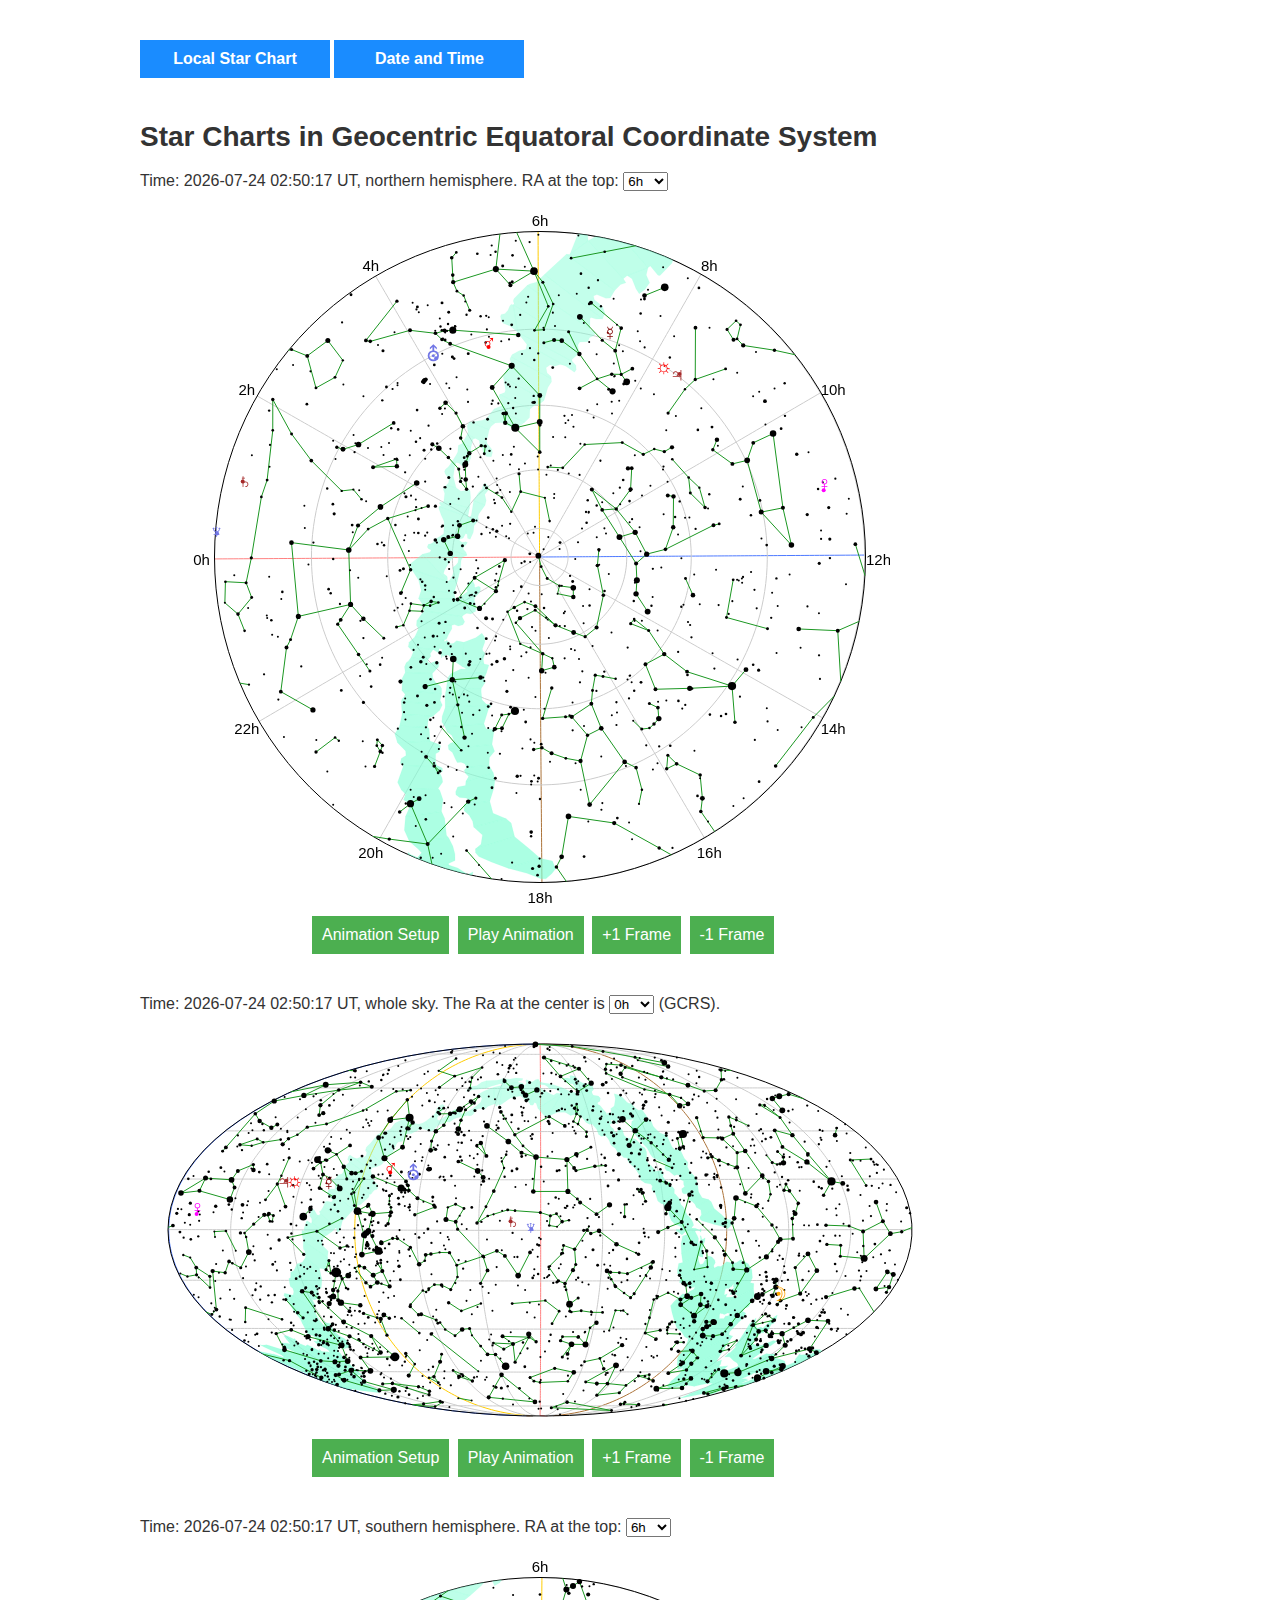
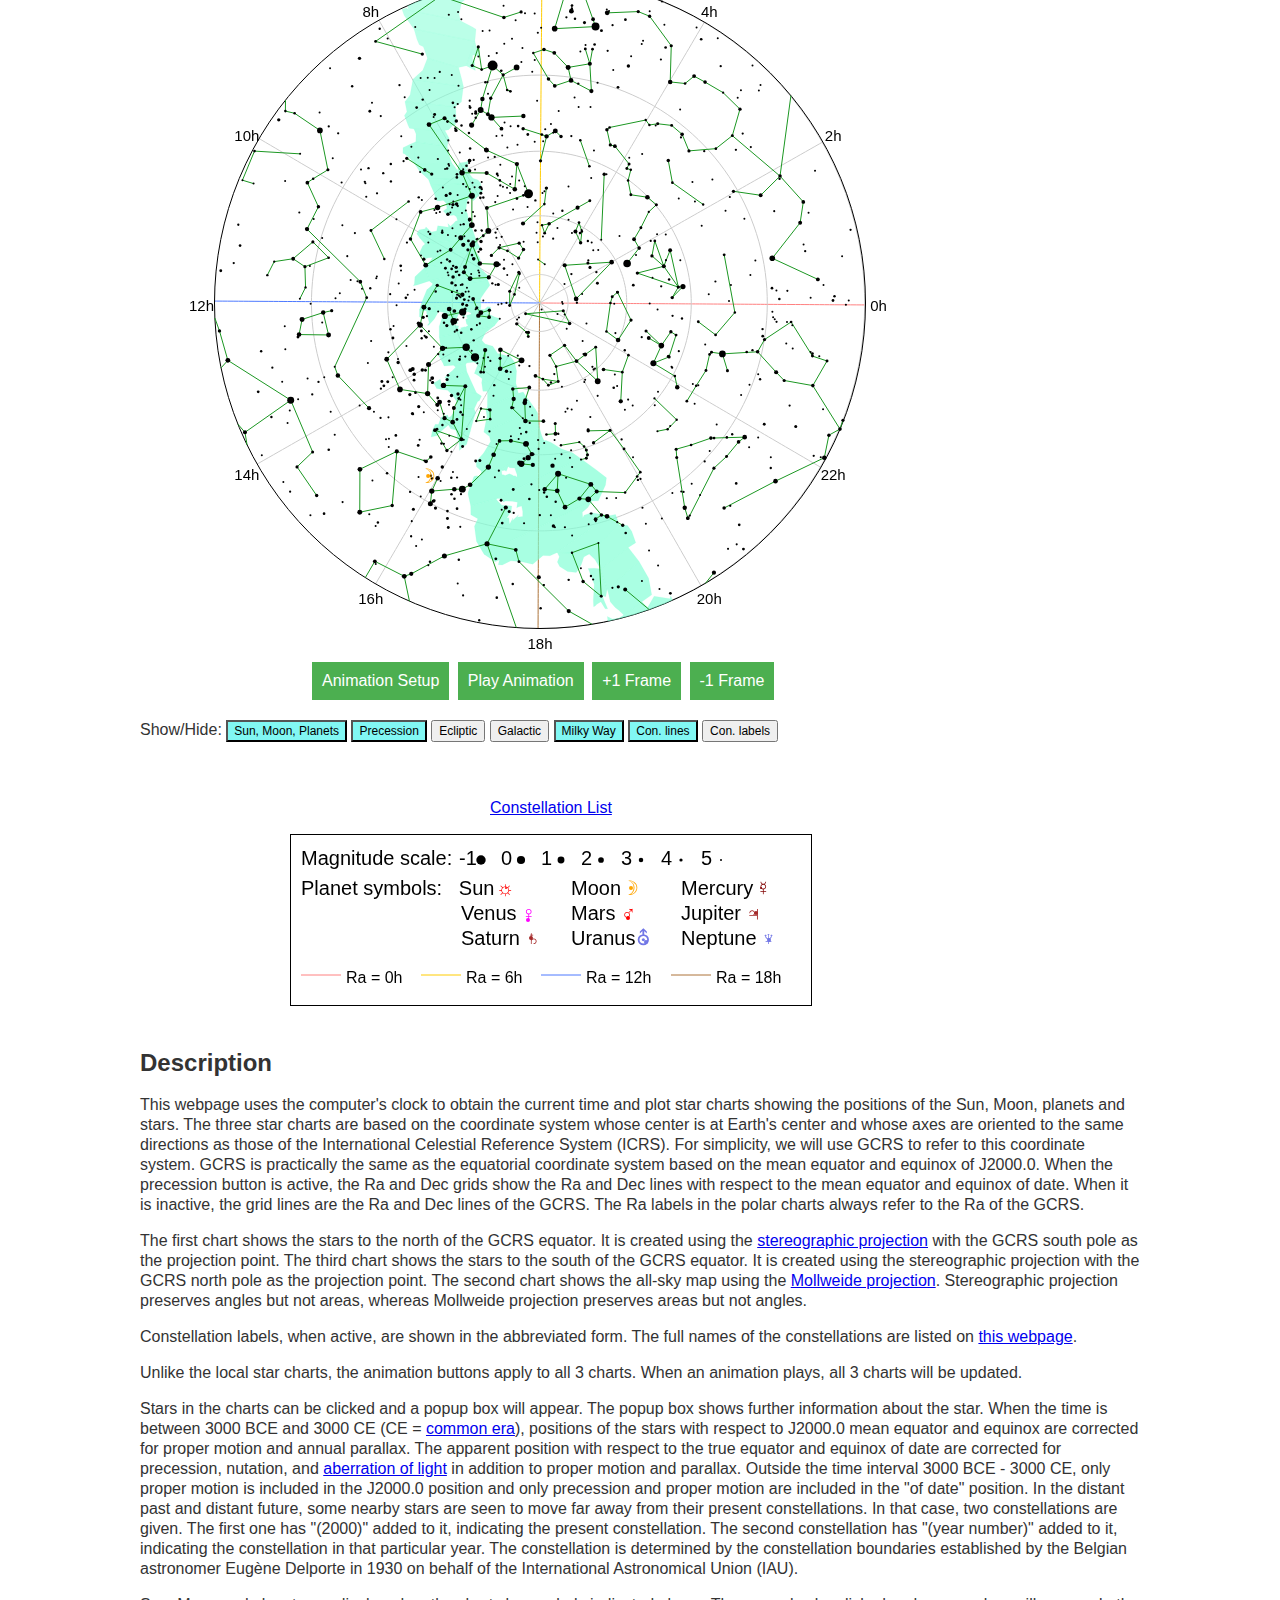
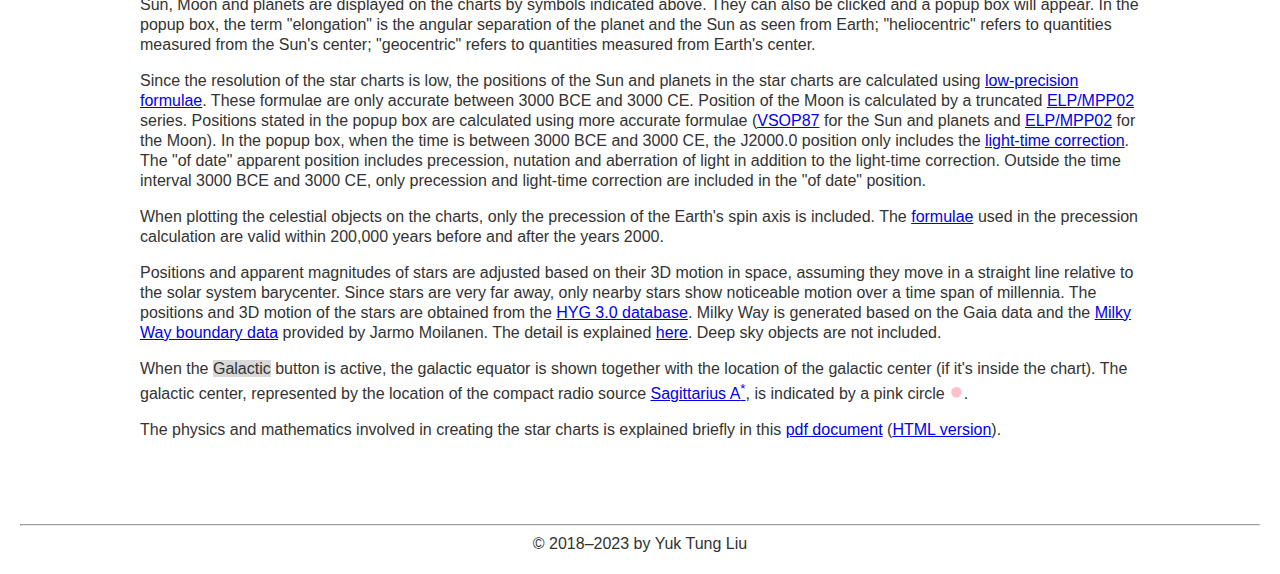
==== commit f2c338ae: "updated jquery" ====
--- a/chartGCRS.html
+++ b/chartGCRS.html
@@ -1 +1 @@
-<!DOCTYPE html><html lang="en-US"><meta name="keywords" content="star charts"><meta charset="UTF-8"><head><title>Equatorial Star Charts</title><link rel="stylesheet" href="sidereal_min.css"><script src="jquery-3.3.1.min.js"></script><script src="chartGCRS_c.js"></script></head><body onload="init()"><div id="wrapper"><br><div id="starCharts"><p><button class="menu" onclick='location.href="index.html"'>Local Star Chart</button> <button class="menu" onclick="displayChangeTime()">Date and Time</button></p><br><div id="changeTime" class="input"></div><h1>Star Charts in Geocentric Equatoral Coordinate System</h1><p>Time: <span id="timeNorth"></span>, northern hemisphere. RA at the top: <select id="rotateNorth" onchange="starCharts()"><option value="270">0h</option><option value="300">2h</option><option value="330">4h</option><option value="0" selected="selected">6h</option><option value="30">8h</option><option value="60">10h</option><option value="90">12h</option><option value="120">14h</option><option value="150">16h</option><option value="180">18h</option><option value="210">20h</option><option value="240">22h</option></select></p><div class="warning"></div><div class="canvaswrapper" style="margin-left:50px"><canvas id="canvasNorth" width="700" height="700">CANVAS NOT SUPPORTED IN THIS BROWSER!</canvas><div id="tipNorth" class="tip"><div class="close" onclick='closePopup("tipNorth")'>&#10005;</div><div id="tipNorthText"></div></div></div><p class="animate"><button class="setupAnimate" onclick='displayAnimationSetup("animateDisplayNorth")'>Animation Setup</button> <button class="controlAnimate" onclick="Animate()" id="animateNorth">Play Animation</button> <button class="controlAnimate" onclick="playAnimation(1)">+1 Frame</button> <button class="controlAnimate" onclick="playAnimation(-1)">-1 Frame</button></p><div id="animateDisplayNorth" class="input"></div><br><p>Time: <span id="timeCentral"></span>, whole sky. The Ra at the center is <select id="raCentral" onchange="starCharts()"><option value="0" selected="selected">0<sup>h</sup></option><option value="2">2<sup>h</sup></option><option value="4">4<sup>h</sup></option><option value="6">6<sup>h</sup></option><option value="8">8<sup>h</sup></option><option value="10">10<sup>h</sup></option><option value="12">12<sup>h</sup></option><option value="14">14<sup>h</sup></option><option value="16">16<sup>h</sup></option><option value="18">18<sup>h</sup></option><option value="20">20<sup>h</sup></option><option value="22">22<sup>h</sup></option></select> (GCRS).</p><div class="warning"></div><div class="canvaswrapper"><canvas id="canvasCentral" width="800" height="400">CANVAS NOT SUPPORTED IN THIS BROWSER!</canvas><div id="tipCentral" class="tip"><div class="close" onclick='closePopup("tipCentral")'>&#10005;</div><div id="tipCentralText"></div></div></div><p class="animate"><button class="setupAnimate" onclick='displayAnimationSetup("animateDisplayCentral")'>Animation Setup</button> <button class="controlAnimate" onclick="Animate()" id="animateCentral">Play Animation</button> <button class="controlAnimate" onclick="playAnimation(1)">+1 Frame</button> <button class="controlAnimate" onclick="playAnimation(-1)">-1 Frame</button></p><div id="animateDisplayCentral" class="input"></div><br><p>Time: <span id="timeSouth"></span>, southern hemisphere. RA at the top: <select id="rotateSouth" onchange="starCharts()"><option value="270">0h</option><option value="300">2h</option><option value="330">4h</option><option value="0" selected="selected">6h</option><option value="30">8h</option><option value="60">10h</option><option value="90">12h</option><option value="120">14h</option><option value="150">16h</option><option value="180">18h</option><option value="210">20h</option><option value="240">22h</option></select></p><div class="warning"></div><div class="canvaswrapper" style="margin-left:50px"><canvas id="canvasSouth" width="700" height="700">CANVAS NOT SUPPORTED IN THIS BROWSER!</canvas><div id="tipSouth" class="tip"><div class="close" onclick='closePopup("tipSouth")'>&#10005;</div><div id="tipSouthText"></div></div></div><p class="animate"><button class="setupAnimate" onclick='displayAnimationSetup("animateDisplaySouth")'>Animation Setup</button> <button class="controlAnimate" onclick="Animate()" id="animateSouth">Play Animation</button> <button class="controlAnimate" onclick="playAnimation(1)">+1 Frame</button> <button class="controlAnimate" onclick="playAnimation(-1)">-1 Frame</button></p><div id="animationSetup"></div><div id="animateDisplaySouth" class="input"></div><div class="control"><p>Show/Hide: <button id="showPlanets" class="active" onclick='showHide2("Planets")'>Sun, Moon, Planets</button> <button id="showPrecession" class="active" onclick='showHide2("Precession")'>Precession</button> <button id="showEcliptic" onclick='showHide2("Ecliptic")'>Ecliptic</button> <button id="showGalactic" onclick='showHide2("Galactic")'>Galactic</button> <button id="showMilkyWay" class="active" onclick='showHide2("MilkyWay")'>Milky Way</button> <button id="showConLines" class="active" onclick='showHide2("ConLines")'>Con. lines</button> <button id="showConLab" onclick='showHide2("ConLab")'>Con. labels</button></p></div><br><br><p style="margin-left:350px"><a href="Constellations.html">Constellation List</a></p><canvas id="legend" width="500" height="150">CANVAS NOT SUPPORTED IN THIS BROWSER!</canvas><br><br><h2>Description</h2><p>This webpage uses the computer's clock to obtain the current time and plot star charts showing the positions of the Sun, Moon, planets and stars. The three star charts are based on the coordinate system whose center is at Earth's center and whose axes are oriented to the same directions as those of the International Celestial Reference System (ICRS). For simplicity, we will use GCRS to refer to this coordinate system. GCRS is practically the same as the equatorial coordinate system based on the mean equator and equinox of J2000.0. When the precession button is active, the Ra and Dec grids show the Ra and Dec lines with respect to the mean equator and equinox of date. When it is inactive, the grid lines are the Ra and Dec lines of the GCRS. The Ra labels in the polar charts always refer to the Ra of the GCRS.</p><p>The first chart shows the stars to the north of the GCRS equator. It is created using the <a href="https://en.wikipedia.org/wiki/Stereographic_projection" target="_blank">stereographic projection</a> with the GCRS south pole as the projection point. The third chart shows the stars to the south of the GCRS equator. It is created using the stereographic projection with the GCRS north pole as the projection point. The second chart shows the all-sky map using the <a href="https://en.wikipedia.org/wiki/Mollweide_projection" target="_blank">Mollweide projection</a>. Stereographic projection preserves angles but not areas, whereas Mollweide projection preserves areas but not angles.</p><p>Constellation labels, when active, are shown in the abbreviated form. The full names of the constellations are listed on <a href="Constellations.html">this webpage</a>.</p><p>Unlike the local star charts, the animation buttons apply to all 3 charts. When an animation plays, all 3 charts will be updated.</p><p>Stars in the charts can be clicked and a popup box will appear. The popup box shows further information about the star. When the time is between 3000 BCE and 3000 CE (CE = <a href="https://en.wikipedia.org/wiki/Common_Era" target="_blank">common era</a>), positions of the stars with respect to J2000.0 mean equator and equinox are corrected for proper motion and annual parallax. The apparent position with respect to the true equator and equinox of date are corrected for precession, nutation, and <a href="https://en.wikipedia.org/wiki/Aberration_of_light" target="_blank">aberration of light</a> in addition to proper motion and parallax. Outside the time interval 3000 BCE - 3000 CE, only proper motion is included in the J2000.0 position and only precession and proper motion are included in the "of date" position. In the distant past and distant future, some nearby stars are seen to move far away from their present constellations. In that case, two constellations are given. The first one has "(2000)" added to it, indicating the present constellation. The second constellation has "(year number)" added to it, indicating the constellation in that particular year. The constellation is determined by the constellation boundaries established by the Belgian astronomer Eug&egrave;ne Delporte in 1930 on behalf of the International Astronomical Union (IAU).</p><p>Sun, Moon and planets are displayed on the charts by symbols indicated above. They can also be clicked and a popup box will appear. In the popup box, the term "elongation" is the angular separation of the planet and the Sun as seen from Earth; "heliocentric" refers to quantities measured from the Sun's center; "geocentric" refers to quantities measured from Earth's center.</p><p>Since the resolution of the star charts is low, the positions of the Sun and planets in the star charts are calculated using <a href="https://ssd.jpl.nasa.gov/?planet_pos" target="_blank">low-precision formulae</a>. These formulae are only accurate between 3000 BCE and 3000 CE. Position of the Moon is calculated by a truncated <a href="https://ui.adsabs.harvard.edu/abs/2003A%26A...404..735C/abstract" target="_blabk">ELP/MPP02</a> series. Positions stated in the popup box are calculated using more accurate formulae (<a href="http://neoprogrammics.com/vsop87/" target="_blank">VSOP87</a> for the Sun and planets and <a href="https://ui.adsabs.harvard.edu/abs/2003A%26A...404..735C/abstract" target="_blabk">ELP/MPP02</a> for the Moon). In the popup box, when the time is between 3000 BCE and 3000 CE, the J2000.0 position only includes the <a href="https://en.wikipedia.org/wiki/Light-time_correction" target="_blank">light-time correction</a>. The "of date" apparent position includes precession, nutation and aberration of light in addition to the light-time correction. Outside the time interval 3000 BCE and 3000 CE, only precession and light-time correction are included in the "of date" position.</p><p>When plotting the celestial objects on the charts, only the precession of the Earth's spin axis is included. The <a href="http://adsabs.harvard.edu/abs/2011A%26A...534A..22V" target="_blank">formulae</a> used in the precession calculation are valid within 200,000 years before and after the years 2000.</p><p>Positions and apparent magnitudes of stars are adjusted based on their 3D motion in space, assuming they move in a straight line relative to the solar system barycenter. Since stars are very far away, only nearby stars show noticeable motion over a time span of millennia. The positions and 3D motion of the stars are obtained from the <a href="https://www.astronexus.com/hyg" target="_blank">HYG 3.0 database</a>. Milky Way is generated based on the Gaia data and the <a href="http://www.skymap.com/smp_overlays.htm#milky" target="_blank">Milky Way boundary data</a> provided by Jarmo Moilanen. The detail is explained <a href="MilkyWay.html">here</a>. Deep sky objects are not included.</p><p>The physics and mathematics involved in creating the star charts is explained briefly in this <a href="docs/star_charts.pdf" target="_blank">pdf document</a> (<a href="docs/star_charts.html">HTML version</a>).</p></div><br></div><noscript><h2>Oops!</h2><p>You must enable JavaScript to use this page.</p><p>Please enable JavaScript and reload.</p></noscript><br><br><footer><hr><p style="text-align:center">&copy; 2018&ndash;2023 by Yuk Tung Liu</p></footer></body></html>+<!DOCTYPE html><html lang="en-US"><meta name="keywords" content="star charts"><meta charset="UTF-8"><head><title>Equatorial Star Charts</title><link rel="stylesheet" href="sidereal_min.css"><script src="jquery-3.6.4.min.js"></script><script src="chartGCRS_c.js"></script></head><body onload="init()"><div id="wrapper"><br><div id="starCharts"><p><button class="menu" onclick='location.href="index.html"'>Local Star Chart</button> <button class="menu" onclick="displayChangeTime()">Date and Time</button></p><br><div id="changeTime" class="input"></div><h1>Star Charts in Geocentric Equatoral Coordinate System</h1><p>Time: <span id="timeNorth"></span>, northern hemisphere. RA at the top: <select id="rotateNorth" onchange="starCharts()"><option value="270">0h</option><option value="300">2h</option><option value="330">4h</option><option value="0" selected="selected">6h</option><option value="30">8h</option><option value="60">10h</option><option value="90">12h</option><option value="120">14h</option><option value="150">16h</option><option value="180">18h</option><option value="210">20h</option><option value="240">22h</option></select></p><div class="warning"></div><div class="canvaswrapper" style="margin-left:50px"><canvas id="canvasNorth" width="700" height="700">CANVAS NOT SUPPORTED IN THIS BROWSER!</canvas><div id="tipNorth" class="tip"><div class="close" onclick='closePopup("tipNorth")'>&#10005;</div><div id="tipNorthText"></div></div></div><p class="animate"><button class="setupAnimate" onclick='displayAnimationSetup("animateDisplayNorth")'>Animation Setup</button> <button class="controlAnimate" onclick="Animate()" id="animateNorth">Play Animation</button> <button class="controlAnimate" onclick="playAnimation(1)">+1 Frame</button> <button class="controlAnimate" onclick="playAnimation(-1)">-1 Frame</button></p><div id="animateDisplayNorth" class="input"></div><br><p>Time: <span id="timeCentral"></span>, whole sky. The Ra at the center is <select id="raCentral" onchange="starCharts()"><option value="0" selected="selected">0<sup>h</sup></option><option value="2">2<sup>h</sup></option><option value="4">4<sup>h</sup></option><option value="6">6<sup>h</sup></option><option value="8">8<sup>h</sup></option><option value="10">10<sup>h</sup></option><option value="12">12<sup>h</sup></option><option value="14">14<sup>h</sup></option><option value="16">16<sup>h</sup></option><option value="18">18<sup>h</sup></option><option value="20">20<sup>h</sup></option><option value="22">22<sup>h</sup></option></select> (GCRS).</p><div class="warning"></div><div class="canvaswrapper"><canvas id="canvasCentral" width="800" height="400">CANVAS NOT SUPPORTED IN THIS BROWSER!</canvas><div id="tipCentral" class="tip"><div class="close" onclick='closePopup("tipCentral")'>&#10005;</div><div id="tipCentralText"></div></div></div><p class="animate"><button class="setupAnimate" onclick='displayAnimationSetup("animateDisplayCentral")'>Animation Setup</button> <button class="controlAnimate" onclick="Animate()" id="animateCentral">Play Animation</button> <button class="controlAnimate" onclick="playAnimation(1)">+1 Frame</button> <button class="controlAnimate" onclick="playAnimation(-1)">-1 Frame</button></p><div id="animateDisplayCentral" class="input"></div><br><p>Time: <span id="timeSouth"></span>, southern hemisphere. RA at the top: <select id="rotateSouth" onchange="starCharts()"><option value="270">0h</option><option value="300">2h</option><option value="330">4h</option><option value="0" selected="selected">6h</option><option value="30">8h</option><option value="60">10h</option><option value="90">12h</option><option value="120">14h</option><option value="150">16h</option><option value="180">18h</option><option value="210">20h</option><option value="240">22h</option></select></p><div class="warning"></div><div class="canvaswrapper" style="margin-left:50px"><canvas id="canvasSouth" width="700" height="700">CANVAS NOT SUPPORTED IN THIS BROWSER!</canvas><div id="tipSouth" class="tip"><div class="close" onclick='closePopup("tipSouth")'>&#10005;</div><div id="tipSouthText"></div></div></div><p class="animate"><button class="setupAnimate" onclick='displayAnimationSetup("animateDisplaySouth")'>Animation Setup</button> <button class="controlAnimate" onclick="Animate()" id="animateSouth">Play Animation</button> <button class="controlAnimate" onclick="playAnimation(1)">+1 Frame</button> <button class="controlAnimate" onclick="playAnimation(-1)">-1 Frame</button></p><div id="animationSetup"></div><div id="animateDisplaySouth" class="input"></div><div class="control"><p>Show/Hide: <button id="showPlanets" class="active" onclick='showHide2("Planets")'>Sun, Moon, Planets</button> <button id="showPrecession" class="active" onclick='showHide2("Precession")'>Precession</button> <button id="showEcliptic" onclick='showHide2("Ecliptic")'>Ecliptic</button> <button id="showGalactic" onclick='showHide2("Galactic")'>Galactic</button> <button id="showMilkyWay" class="active" onclick='showHide2("MilkyWay")'>Milky Way</button> <button id="showConLines" class="active" onclick='showHide2("ConLines")'>Con. lines</button> <button id="showConLab" onclick='showHide2("ConLab")'>Con. labels</button></p></div><br><br><p style="margin-left:350px"><a href="Constellations.html">Constellation List</a></p><canvas id="legend" width="500" height="150">CANVAS NOT SUPPORTED IN THIS BROWSER!</canvas><br><br><h2>Description</h2><p>This webpage uses the computer's clock to obtain the current time and plot star charts showing the positions of the Sun, Moon, planets and stars. The three star charts are based on the coordinate system whose center is at Earth's center and whose axes are oriented to the same directions as those of the International Celestial Reference System (ICRS). For simplicity, we will use GCRS to refer to this coordinate system. GCRS is practically the same as the equatorial coordinate system based on the mean equator and equinox of J2000.0. When the precession button is active, the Ra and Dec grids show the Ra and Dec lines with respect to the mean equator and equinox of date. When it is inactive, the grid lines are the Ra and Dec lines of the GCRS. The Ra labels in the polar charts always refer to the Ra of the GCRS.</p><p>The first chart shows the stars to the north of the GCRS equator. It is created using the <a href="https://en.wikipedia.org/wiki/Stereographic_projection" target="_blank">stereographic projection</a> with the GCRS south pole as the projection point. The third chart shows the stars to the south of the GCRS equator. It is created using the stereographic projection with the GCRS north pole as the projection point. The second chart shows the all-sky map using the <a href="https://en.wikipedia.org/wiki/Mollweide_projection" target="_blank">Mollweide projection</a>. Stereographic projection preserves angles but not areas, whereas Mollweide projection preserves areas but not angles.</p><p>Constellation labels, when active, are shown in the abbreviated form. The full names of the constellations are listed on <a href="Constellations.html">this webpage</a>.</p><p>Unlike the local star charts, the animation buttons apply to all 3 charts. When an animation plays, all 3 charts will be updated.</p><p>Stars in the charts can be clicked and a popup box will appear. The popup box shows further information about the star. When the time is between 3000 BCE and 3000 CE (CE = <a href="https://en.wikipedia.org/wiki/Common_Era" target="_blank">common era</a>), positions of the stars with respect to J2000.0 mean equator and equinox are corrected for proper motion and annual parallax. The apparent position with respect to the true equator and equinox of date are corrected for precession, nutation, and <a href="https://en.wikipedia.org/wiki/Aberration_of_light" target="_blank">aberration of light</a> in addition to proper motion and parallax. Outside the time interval 3000 BCE - 3000 CE, only proper motion is included in the J2000.0 position and only precession and proper motion are included in the "of date" position. In the distant past and distant future, some nearby stars are seen to move far away from their present constellations. In that case, two constellations are given. The first one has "(2000)" added to it, indicating the present constellation. The second constellation has "(year number)" added to it, indicating the constellation in that particular year. The constellation is determined by the constellation boundaries established by the Belgian astronomer Eug&egrave;ne Delporte in 1930 on behalf of the International Astronomical Union (IAU).</p><p>Sun, Moon and planets are displayed on the charts by symbols indicated above. They can also be clicked and a popup box will appear. In the popup box, the term "elongation" is the angular separation of the planet and the Sun as seen from Earth; "heliocentric" refers to quantities measured from the Sun's center; "geocentric" refers to quantities measured from Earth's center.</p><p>Since the resolution of the star charts is low, the positions of the Sun and planets in the star charts are calculated using <a href="https://ssd.jpl.nasa.gov/?planet_pos" target="_blank">low-precision formulae</a>. These formulae are only accurate between 3000 BCE and 3000 CE. Position of the Moon is calculated by a truncated <a href="https://ui.adsabs.harvard.edu/abs/2003A%26A...404..735C/abstract" target="_blabk">ELP/MPP02</a> series. Positions stated in the popup box are calculated using more accurate formulae (<a href="http://neoprogrammics.com/vsop87/" target="_blank">VSOP87</a> for the Sun and planets and <a href="https://ui.adsabs.harvard.edu/abs/2003A%26A...404..735C/abstract" target="_blabk">ELP/MPP02</a> for the Moon). In the popup box, when the time is between 3000 BCE and 3000 CE, the J2000.0 position only includes the <a href="https://en.wikipedia.org/wiki/Light-time_correction" target="_blank">light-time correction</a>. The "of date" apparent position includes precession, nutation and aberration of light in addition to the light-time correction. Outside the time interval 3000 BCE and 3000 CE, only precession and light-time correction are included in the "of date" position.</p><p>When plotting the celestial objects on the charts, only the precession of the Earth's spin axis is included. The <a href="http://adsabs.harvard.edu/abs/2011A%26A...534A..22V" target="_blank">formulae</a> used in the precession calculation are valid within 200,000 years before and after the years 2000.</p><p>Positions and apparent magnitudes of stars are adjusted based on their 3D motion in space, assuming they move in a straight line relative to the solar system barycenter. Since stars are very far away, only nearby stars show noticeable motion over a time span of millennia. The positions and 3D motion of the stars are obtained from the <a href="https://www.astronexus.com/hyg" target="_blank">HYG 3.0 database</a>. Milky Way is generated based on the Gaia data and the <a href="http://www.skymap.com/smp_overlays.htm#milky" target="_blank">Milky Way boundary data</a> provided by Jarmo Moilanen. The detail is explained <a href="MilkyWay.html">here</a>. Deep sky objects are not included.</p><p>When the <span style="background-color:#d8d8d8">Galactic</span> button is active, the galactic equator is shown together with the location of the galactic center (if it's inside the chart). The galactic center, represented by the location of the compact radio source <a href="https://en.wikipedia.org/wiki/Sagittarius_A*" target="_blank">Sagittarius A<sup>*</sup></a>, is indicated by a pink circle <span style="color:pink;font-size:150%">&#9679;</span>.</p><p>The physics and mathematics involved in creating the star charts is explained briefly in this <a href="docs/star_charts.pdf" target="_blank">pdf document</a> (<a href="docs/star_charts.html">HTML version</a>).</p></div><br></div><noscript><h2>Oops!</h2><p>You must enable JavaScript to use this page.</p><p>Please enable JavaScript and reload.</p></noscript><br><br><footer><hr><p style="text-align:center">&copy; 2018&ndash;2023 by Yuk Tung Liu</p></footer></body></html>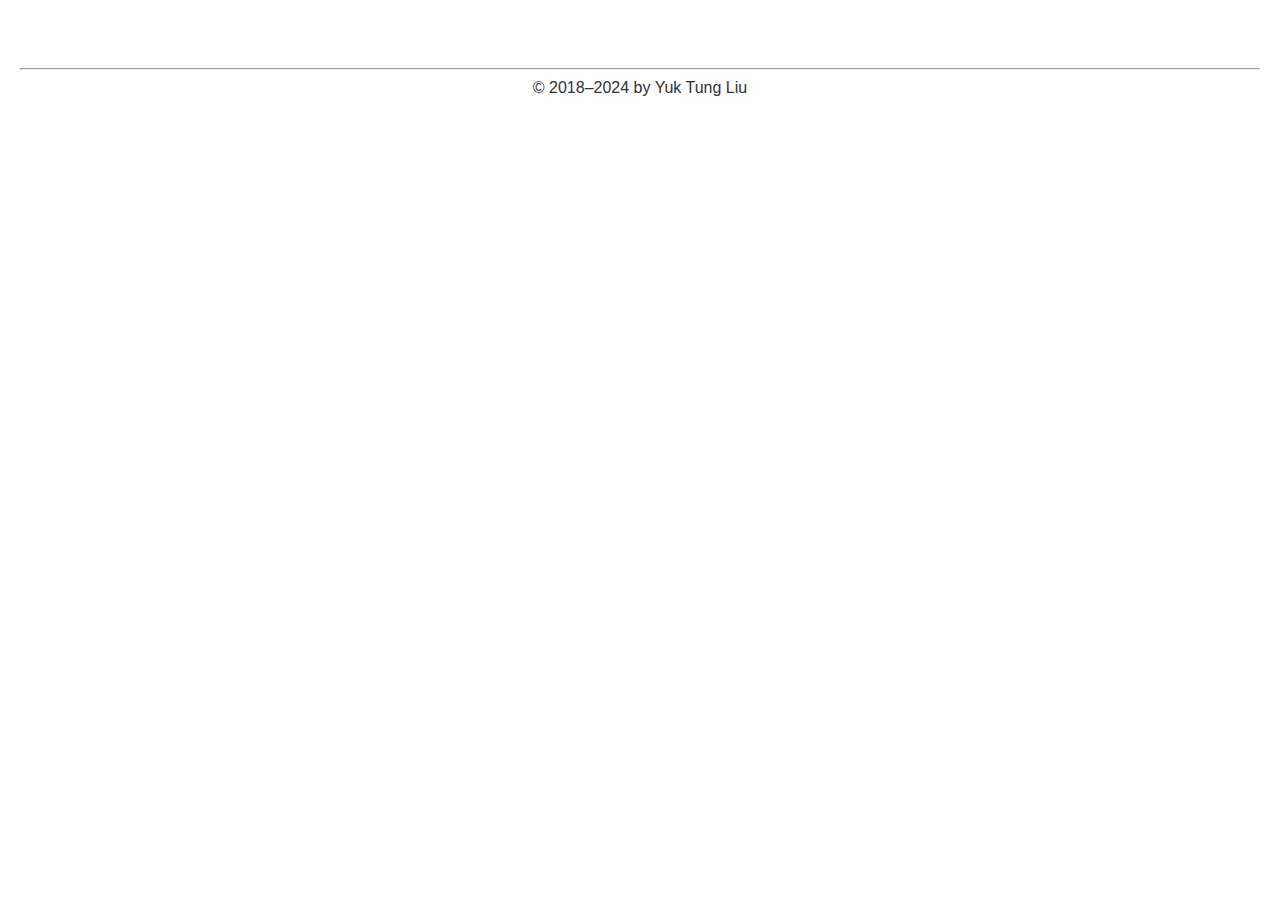
==== commit 7a67b660: "minor changes" ====
--- a/chartGCRS.html
+++ b/chartGCRS.html
@@ -1 +1 @@
-<!DOCTYPE html><html lang="en-US"><meta name="keywords" content="star charts"><meta charset="UTF-8"><head><title>Equatorial Star Charts</title><link rel="stylesheet" href="sidereal_min.css"><script src="jquery-3.6.4.min.js"></script><script src="chartGCRS_c.js"></script></head><body onload="init()"><div id="wrapper"><br><div id="starCharts"><p><button class="menu" onclick='location.href="index.html"'>Local Star Chart</button> <button class="menu" onclick="displayChangeTime()">Date and Time</button></p><br><div id="changeTime" class="input"></div><h1>Star Charts in Geocentric Equatoral Coordinate System</h1><p>Time: <span id="timeNorth"></span>, northern hemisphere. RA at the top: <select id="rotateNorth" onchange="starCharts()"><option value="270">0h</option><option value="300">2h</option><option value="330">4h</option><option value="0" selected="selected">6h</option><option value="30">8h</option><option value="60">10h</option><option value="90">12h</option><option value="120">14h</option><option value="150">16h</option><option value="180">18h</option><option value="210">20h</option><option value="240">22h</option></select></p><div class="warning"></div><div class="canvaswrapper" style="margin-left:50px"><canvas id="canvasNorth" width="700" height="700">CANVAS NOT SUPPORTED IN THIS BROWSER!</canvas><div id="tipNorth" class="tip"><div class="close" onclick='closePopup("tipNorth")'>&#10005;</div><div id="tipNorthText"></div></div></div><p class="animate"><button class="setupAnimate" onclick='displayAnimationSetup("animateDisplayNorth")'>Animation Setup</button> <button class="controlAnimate" onclick="Animate()" id="animateNorth">Play Animation</button> <button class="controlAnimate" onclick="playAnimation(1)">+1 Frame</button> <button class="controlAnimate" onclick="playAnimation(-1)">-1 Frame</button></p><div id="animateDisplayNorth" class="input"></div><br><p>Time: <span id="timeCentral"></span>, whole sky. The Ra at the center is <select id="raCentral" onchange="starCharts()"><option value="0" selected="selected">0<sup>h</sup></option><option value="2">2<sup>h</sup></option><option value="4">4<sup>h</sup></option><option value="6">6<sup>h</sup></option><option value="8">8<sup>h</sup></option><option value="10">10<sup>h</sup></option><option value="12">12<sup>h</sup></option><option value="14">14<sup>h</sup></option><option value="16">16<sup>h</sup></option><option value="18">18<sup>h</sup></option><option value="20">20<sup>h</sup></option><option value="22">22<sup>h</sup></option></select> (GCRS).</p><div class="warning"></div><div class="canvaswrapper"><canvas id="canvasCentral" width="800" height="400">CANVAS NOT SUPPORTED IN THIS BROWSER!</canvas><div id="tipCentral" class="tip"><div class="close" onclick='closePopup("tipCentral")'>&#10005;</div><div id="tipCentralText"></div></div></div><p class="animate"><button class="setupAnimate" onclick='displayAnimationSetup("animateDisplayCentral")'>Animation Setup</button> <button class="controlAnimate" onclick="Animate()" id="animateCentral">Play Animation</button> <button class="controlAnimate" onclick="playAnimation(1)">+1 Frame</button> <button class="controlAnimate" onclick="playAnimation(-1)">-1 Frame</button></p><div id="animateDisplayCentral" class="input"></div><br><p>Time: <span id="timeSouth"></span>, southern hemisphere. RA at the top: <select id="rotateSouth" onchange="starCharts()"><option value="270">0h</option><option value="300">2h</option><option value="330">4h</option><option value="0" selected="selected">6h</option><option value="30">8h</option><option value="60">10h</option><option value="90">12h</option><option value="120">14h</option><option value="150">16h</option><option value="180">18h</option><option value="210">20h</option><option value="240">22h</option></select></p><div class="warning"></div><div class="canvaswrapper" style="margin-left:50px"><canvas id="canvasSouth" width="700" height="700">CANVAS NOT SUPPORTED IN THIS BROWSER!</canvas><div id="tipSouth" class="tip"><div class="close" onclick='closePopup("tipSouth")'>&#10005;</div><div id="tipSouthText"></div></div></div><p class="animate"><button class="setupAnimate" onclick='displayAnimationSetup("animateDisplaySouth")'>Animation Setup</button> <button class="controlAnimate" onclick="Animate()" id="animateSouth">Play Animation</button> <button class="controlAnimate" onclick="playAnimation(1)">+1 Frame</button> <button class="controlAnimate" onclick="playAnimation(-1)">-1 Frame</button></p><div id="animationSetup"></div><div id="animateDisplaySouth" class="input"></div><div class="control"><p>Show/Hide: <button id="showPlanets" class="active" onclick='showHide2("Planets")'>Sun, Moon, Planets</button> <button id="showPrecession" class="active" onclick='showHide2("Precession")'>Precession</button> <button id="showEcliptic" onclick='showHide2("Ecliptic")'>Ecliptic</button> <button id="showGalactic" onclick='showHide2("Galactic")'>Galactic</button> <button id="showMilkyWay" class="active" onclick='showHide2("MilkyWay")'>Milky Way</button> <button id="showConLines" class="active" onclick='showHide2("ConLines")'>Con. lines</button> <button id="showConLab" onclick='showHide2("ConLab")'>Con. labels</button></p></div><br><br><p style="margin-left:350px"><a href="Constellations.html">Constellation List</a></p><canvas id="legend" width="500" height="150">CANVAS NOT SUPPORTED IN THIS BROWSER!</canvas><br><br><h2>Description</h2><p>This webpage uses the computer's clock to obtain the current time and plot star charts showing the positions of the Sun, Moon, planets and stars. The three star charts are based on the coordinate system whose center is at Earth's center and whose axes are oriented to the same directions as those of the International Celestial Reference System (ICRS). For simplicity, we will use GCRS to refer to this coordinate system. GCRS is practically the same as the equatorial coordinate system based on the mean equator and equinox of J2000.0. When the precession button is active, the Ra and Dec grids show the Ra and Dec lines with respect to the mean equator and equinox of date. When it is inactive, the grid lines are the Ra and Dec lines of the GCRS. The Ra labels in the polar charts always refer to the Ra of the GCRS.</p><p>The first chart shows the stars to the north of the GCRS equator. It is created using the <a href="https://en.wikipedia.org/wiki/Stereographic_projection" target="_blank">stereographic projection</a> with the GCRS south pole as the projection point. The third chart shows the stars to the south of the GCRS equator. It is created using the stereographic projection with the GCRS north pole as the projection point. The second chart shows the all-sky map using the <a href="https://en.wikipedia.org/wiki/Mollweide_projection" target="_blank">Mollweide projection</a>. Stereographic projection preserves angles but not areas, whereas Mollweide projection preserves areas but not angles.</p><p>Constellation labels, when active, are shown in the abbreviated form. The full names of the constellations are listed on <a href="Constellations.html">this webpage</a>.</p><p>Unlike the local star charts, the animation buttons apply to all 3 charts. When an animation plays, all 3 charts will be updated.</p><p>Stars in the charts can be clicked and a popup box will appear. The popup box shows further information about the star. When the time is between 3000 BCE and 3000 CE (CE = <a href="https://en.wikipedia.org/wiki/Common_Era" target="_blank">common era</a>), positions of the stars with respect to J2000.0 mean equator and equinox are corrected for proper motion and annual parallax. The apparent position with respect to the true equator and equinox of date are corrected for precession, nutation, and <a href="https://en.wikipedia.org/wiki/Aberration_of_light" target="_blank">aberration of light</a> in addition to proper motion and parallax. Outside the time interval 3000 BCE - 3000 CE, only proper motion is included in the J2000.0 position and only precession and proper motion are included in the "of date" position. In the distant past and distant future, some nearby stars are seen to move far away from their present constellations. In that case, two constellations are given. The first one has "(2000)" added to it, indicating the present constellation. The second constellation has "(year number)" added to it, indicating the constellation in that particular year. The constellation is determined by the constellation boundaries established by the Belgian astronomer Eug&egrave;ne Delporte in 1930 on behalf of the International Astronomical Union (IAU).</p><p>Sun, Moon and planets are displayed on the charts by symbols indicated above. They can also be clicked and a popup box will appear. In the popup box, the term "elongation" is the angular separation of the planet and the Sun as seen from Earth; "heliocentric" refers to quantities measured from the Sun's center; "geocentric" refers to quantities measured from Earth's center.</p><p>Since the resolution of the star charts is low, the positions of the Sun and planets in the star charts are calculated using <a href="https://ssd.jpl.nasa.gov/?planet_pos" target="_blank">low-precision formulae</a>. These formulae are only accurate between 3000 BCE and 3000 CE. Position of the Moon is calculated by a truncated <a href="https://ui.adsabs.harvard.edu/abs/2003A%26A...404..735C/abstract" target="_blabk">ELP/MPP02</a> series. Positions stated in the popup box are calculated using more accurate formulae (<a href="http://neoprogrammics.com/vsop87/" target="_blank">VSOP87</a> for the Sun and planets and <a href="https://ui.adsabs.harvard.edu/abs/2003A%26A...404..735C/abstract" target="_blabk">ELP/MPP02</a> for the Moon). In the popup box, when the time is between 3000 BCE and 3000 CE, the J2000.0 position only includes the <a href="https://en.wikipedia.org/wiki/Light-time_correction" target="_blank">light-time correction</a>. The "of date" apparent position includes precession, nutation and aberration of light in addition to the light-time correction. Outside the time interval 3000 BCE and 3000 CE, only precession and light-time correction are included in the "of date" position.</p><p>When plotting the celestial objects on the charts, only the precession of the Earth's spin axis is included. The <a href="http://adsabs.harvard.edu/abs/2011A%26A...534A..22V" target="_blank">formulae</a> used in the precession calculation are valid within 200,000 years before and after the years 2000.</p><p>Positions and apparent magnitudes of stars are adjusted based on their 3D motion in space, assuming they move in a straight line relative to the solar system barycenter. Since stars are very far away, only nearby stars show noticeable motion over a time span of millennia. The positions and 3D motion of the stars are obtained from the <a href="https://www.astronexus.com/hyg" target="_blank">HYG 3.0 database</a>. Milky Way is generated based on the Gaia data and the <a href="http://www.skymap.com/smp_overlays.htm#milky" target="_blank">Milky Way boundary data</a> provided by Jarmo Moilanen. The detail is explained <a href="MilkyWay.html">here</a>. Deep sky objects are not included.</p><p>When the <span style="background-color:#d8d8d8">Galactic</span> button is active, the galactic equator is shown together with the location of the galactic center (if it's inside the chart). The galactic center, represented by the location of the compact radio source <a href="https://en.wikipedia.org/wiki/Sagittarius_A*" target="_blank">Sagittarius A<sup>*</sup></a>, is indicated by a pink circle <span style="color:pink;font-size:150%">&#9679;</span>.</p><p>The physics and mathematics involved in creating the star charts is explained briefly in this <a href="docs/star_charts.pdf" target="_blank">pdf document</a> (<a href="docs/star_charts.html">HTML version</a>).</p></div><br></div><noscript><h2>Oops!</h2><p>You must enable JavaScript to use this page.</p><p>Please enable JavaScript and reload.</p></noscript><br><br><footer><hr><p style="text-align:center">&copy; 2018&ndash;2023 by Yuk Tung Liu</p></footer></body></html>+<!DOCTYPE html><html lang="en-US"><meta name="keywords" content="star charts"><meta charset="UTF-8"><head><title>Equatorial Star Charts</title><link rel="stylesheet" href="sidereal_min.css"><script src="jquery-3.3.1.min.js"></script><script src="chartGCRS_c.js"></script></head><body onload="init()"><div id="wrapper"><br><div id="starCharts"><p><button class="menu" onclick='location.href="index.html"'>Local Star Chart</button> <button class="menu" onclick="displayChangeTime()">Date and Time</button></p><br><div id="changeTime" class="input"></div><h1>Star Charts in Geocentric Equatoral Coordinate System</h1><p>Time: <span id="timeNorth"></span>, northern hemisphere. RA at the top: <select id="rotateNorth" onchange="starCharts()"><option value="270">0h</option><option value="300">2h</option><option value="330">4h</option><option value="0" selected="selected">6h</option><option value="30">8h</option><option value="60">10h</option><option value="90">12h</option><option value="120">14h</option><option value="150">16h</option><option value="180">18h</option><option value="210">20h</option><option value="240">22h</option></select></p><div class="warning"></div><div class="canvaswrapper" style="margin-left:50px"><canvas id="canvasNorth" width="700" height="700">CANVAS NOT SUPPORTED IN THIS BROWSER!</canvas><div id="tipNorth" class="tip"><div class="close" onclick='closePopup("tipNorth")'>&#10005;</div><div id="tipNorthText"></div></div></div><p class="animate"><button class="setupAnimate" onclick='displayAnimationSetup("animateDisplayNorth")'>Animation Setup</button> <button class="controlAnimate" onclick="Animate()" id="animateNorth">Play Animation</button> <button class="controlAnimate" onclick="playAnimation(1)">+1 Frame</button> <button class="controlAnimate" onclick="playAnimation(-1)">-1 Frame</button></p><div id="animateDisplayNorth" class="input"></div><br><p>Time: <span id="timeCentral"></span>, whole sky. The Ra at the center is <select id="raCentral" onchange="starCharts()"><option value="0" selected="selected">0<sup>h</sup></option><option value="2">2<sup>h</sup></option><option value="4">4<sup>h</sup></option><option value="6">6<sup>h</sup></option><option value="8">8<sup>h</sup></option><option value="10">10<sup>h</sup></option><option value="12">12<sup>h</sup></option><option value="14">14<sup>h</sup></option><option value="16">16<sup>h</sup></option><option value="18">18<sup>h</sup></option><option value="20">20<sup>h</sup></option><option value="22">22<sup>h</sup></option></select> (GCRS).</p><div class="warning"></div><div class="canvaswrapper"><canvas id="canvasCentral" width="800" height="400">CANVAS NOT SUPPORTED IN THIS BROWSER!</canvas><div id="tipCentral" class="tip"><div class="close" onclick='closePopup("tipCentral")'>&#10005;</div><div id="tipCentralText"></div></div></div><p class="animate"><button class="setupAnimate" onclick='displayAnimationSetup("animateDisplayCentral")'>Animation Setup</button> <button class="controlAnimate" onclick="Animate()" id="animateCentral">Play Animation</button> <button class="controlAnimate" onclick="playAnimation(1)">+1 Frame</button> <button class="controlAnimate" onclick="playAnimation(-1)">-1 Frame</button></p><div id="animateDisplayCentral" class="input"></div><br><p>Time: <span id="timeSouth"></span>, southern hemisphere. RA at the top: <select id="rotateSouth" onchange="starCharts()"><option value="270">0h</option><option value="300">2h</option><option value="330">4h</option><option value="0" selected="selected">6h</option><option value="30">8h</option><option value="60">10h</option><option value="90">12h</option><option value="120">14h</option><option value="150">16h</option><option value="180">18h</option><option value="210">20h</option><option value="240">22h</option></select></p><div class="warning"></div><div class="canvaswrapper" style="margin-left:50px"><canvas id="canvasSouth" width="700" height="700">CANVAS NOT SUPPORTED IN THIS BROWSER!</canvas><div id="tipSouth" class="tip"><div class="close" onclick='closePopup("tipSouth")'>&#10005;</div><div id="tipSouthText"></div></div></div><p class="animate"><button class="setupAnimate" onclick='displayAnimationSetup("animateDisplaySouth")'>Animation Setup</button> <button class="controlAnimate" onclick="Animate()" id="animateSouth">Play Animation</button> <button class="controlAnimate" onclick="playAnimation(1)">+1 Frame</button> <button class="controlAnimate" onclick="playAnimation(-1)">-1 Frame</button></p><div id="animationSetup"></div><div id="animateDisplaySouth" class="input"></div><div class="control"><p>Show/Hide: <button id="showPlanets" class="active" onclick='showHide2("Planets")'>Sun, Moon, Planets</button> <button id="showPrecession" class="active" onclick='showHide2("Precession")'>Precession</button> <button id="showEcliptic" onclick='showHide2("Ecliptic")'>Ecliptic</button> <button id="showGalactic" onclick='showHide2("Galactic")'>Galactic</button> <button id="showMilkyWay" class="active" onclick='showHide2("MilkyWay")'>Milky Way</button> <button id="showConLines" class="active" onclick='showHide2("ConLines")'>Con. lines</button> <button id="showConLab" onclick='showHide2("ConLab")'>Con. labels</button></p></div><br><br><p style="margin-left:350px"><a href="Constellations.html">Constellation List</a></p><canvas id="legend" width="500" height="150">CANVAS NOT SUPPORTED IN THIS BROWSER!</canvas><br><br><h2>Description</h2><p>This webpage uses the computer's clock to obtain the current time and plot star charts showing the positions of the Sun, Moon, planets and stars. The three star charts are based on the coordinate system whose center is at Earth's center and whose axes are oriented to the same directions as those of the International Celestial Reference System (ICRS). For simplicity, we will use GCRS to refer to this coordinate system. GCRS is practically the same as the equatorial coordinate system based on the mean equator and equinox of J2000.0. When the precession button is active, the Ra and Dec grids show the Ra and Dec lines with respect to the mean equator and equinox of date. When it is inactive, the grid lines are the Ra and Dec lines of the GCRS. The Ra labels in the polar charts always refer to the Ra of the GCRS.</p><p>The first chart shows the stars to the north of the GCRS equator. It is created using the <a href="https://en.wikipedia.org/wiki/Stereographic_projection" target="_blank">stereographic projection</a> with the GCRS south pole as the projection point. The third chart shows the stars to the south of the GCRS equator. It is created using the stereographic projection with the GCRS north pole as the projection point. The second chart shows the all-sky map using the <a href="https://en.wikipedia.org/wiki/Mollweide_projection" target="_blank">Mollweide projection</a>. Stereographic projection preserves angles but not areas, whereas Mollweide projection preserves areas but not angles.</p><p>Constellation labels, when active, are shown in the abbreviated form. The full names of the constellations are listed on <a href="Constellations.html">this webpage</a>.</p><p>Unlike the local star charts, the animation buttons apply to all 3 charts. When an animation plays, all 3 charts will be updated.</p><p>Stars in the charts can be clicked and a popup box will appear. The popup box shows further information about the star. When the time is between 3000 BCE and 3000 CE (CE = <a href="https://en.wikipedia.org/wiki/Common_Era" target="_blank">common era</a>), positions of the stars with respect to J2000.0 mean equator and equinox are corrected for proper motion and annual parallax. The apparent position with respect to the true equator and equinox of date are corrected for precession, nutation, and <a href="https://en.wikipedia.org/wiki/Aberration_of_light" target="_blank">aberration of light</a> in addition to proper motion and parallax. Outside the time interval 3000 BCE - 3000 CE, only proper motion is included in the J2000.0 position and only precession and proper motion are included in the "of date" position. In the distant past and distant future, some nearby stars are seen to move far away from their present constellations. In that case, two constellations are given. The first one has "(2000)" added to it, indicating the present constellation. The second constellation has "(year number)" added to it, indicating the constellation in that particular year. The constellation is determined by the constellation boundaries established by the Belgian astronomer Eug&egrave;ne Delporte in 1930 on behalf of the International Astronomical Union (IAU).</p><p>Sun, Moon and planets are displayed on the charts by symbols indicated above. They can also be clicked and a popup box will appear. In the popup box, the term "elongation" is the angular separation of the planet and the Sun as seen from Earth; "heliocentric" refers to quantities measured from the Sun's center; "geocentric" refers to quantities measured from Earth's center.</p><p>Since the resolution of the star charts is low, the positions of the Sun and planets in the star charts are calculated using <a href="https://ssd.jpl.nasa.gov/?planet_pos" target="_blank">low-precision formulae</a>. These formulae are only accurate between 3000 BCE and 3000 CE. Position of the Moon is calculated by a truncated <a href="https://ui.adsabs.harvard.edu/abs/2003A%26A...404..735C/abstract" target="_blabk">ELP/MPP02</a> series. Positions stated in the popup box are calculated using more accurate formulae (<a href="http://neoprogrammics.com/vsop87/" target="_blank">VSOP87</a> for the Sun and planets and <a href="https://ui.adsabs.harvard.edu/abs/2003A%26A...404..735C/abstract" target="_blabk">ELP/MPP02</a> for the Moon). In the popup box, when the time is between 3000 BCE and 3000 CE, the J2000.0 position only includes the <a href="https://en.wikipedia.org/wiki/Light-time_correction" target="_blank">light-time correction</a>. The "of date" apparent position includes precession, nutation and aberration of light in addition to the light-time correction. Outside the time interval 3000 BCE and 3000 CE, only precession and light-time correction are included in the "of date" position.</p><p>When plotting the celestial objects on the charts, only the precession of the Earth's spin axis is included. The <a href="http://adsabs.harvard.edu/abs/2011A%26A...534A..22V" target="_blank">formulae</a> used in the precession calculation are valid within 200,000 years before and after the years 2000.</p><p>Positions and apparent magnitudes of stars are adjusted based on their 3D motion in space, assuming they move in a straight line relative to the solar system barycenter. Since stars are very far away, only nearby stars show noticeable motion over a time span of millennia. The positions and 3D motion of the stars are obtained from the <a href="https://www.astronexus.com/hyg" target="_blank">HYG 3.0 database</a>. Milky Way is generated based on the Gaia data and the <a href="http://www.skymap.com/smp_overlays.htm#milky" target="_blank">Milky Way boundary data</a> provided by Jarmo Moilanen. The detail is explained <a href="MilkyWay.html">here</a>. Deep sky objects are not included.</p><p>When the <span style="background-color:#d8d8d8">Galactic</span> button is active, the galactic equator is shown together with the location of the galactic center (if it's inside the chart). The galactic center, represented by the location of the compact radio source <a href="https://en.wikipedia.org/wiki/Sagittarius_A*" target="_blank">Sagittarius A<sup>*</sup></a>, is indicated by a pink circle <span style="color:pink;font-size:150%">&#9679;</span>.</p><p>The physics and mathematics involved in creating the star charts is explained briefly in this <a href="docs/star_charts.pdf" target="_blank">pdf document</a> (<a href="docs/star_charts.html">HTML version</a>).</p></div><br></div><noscript><h2>Oops!</h2><p>You must enable JavaScript to use this page.</p><p>Please enable JavaScript and reload.</p></noscript><br><br><footer><hr><p style="text-align:center">&copy; 2018&ndash;2024 by Yuk Tung Liu</p></footer></body></html>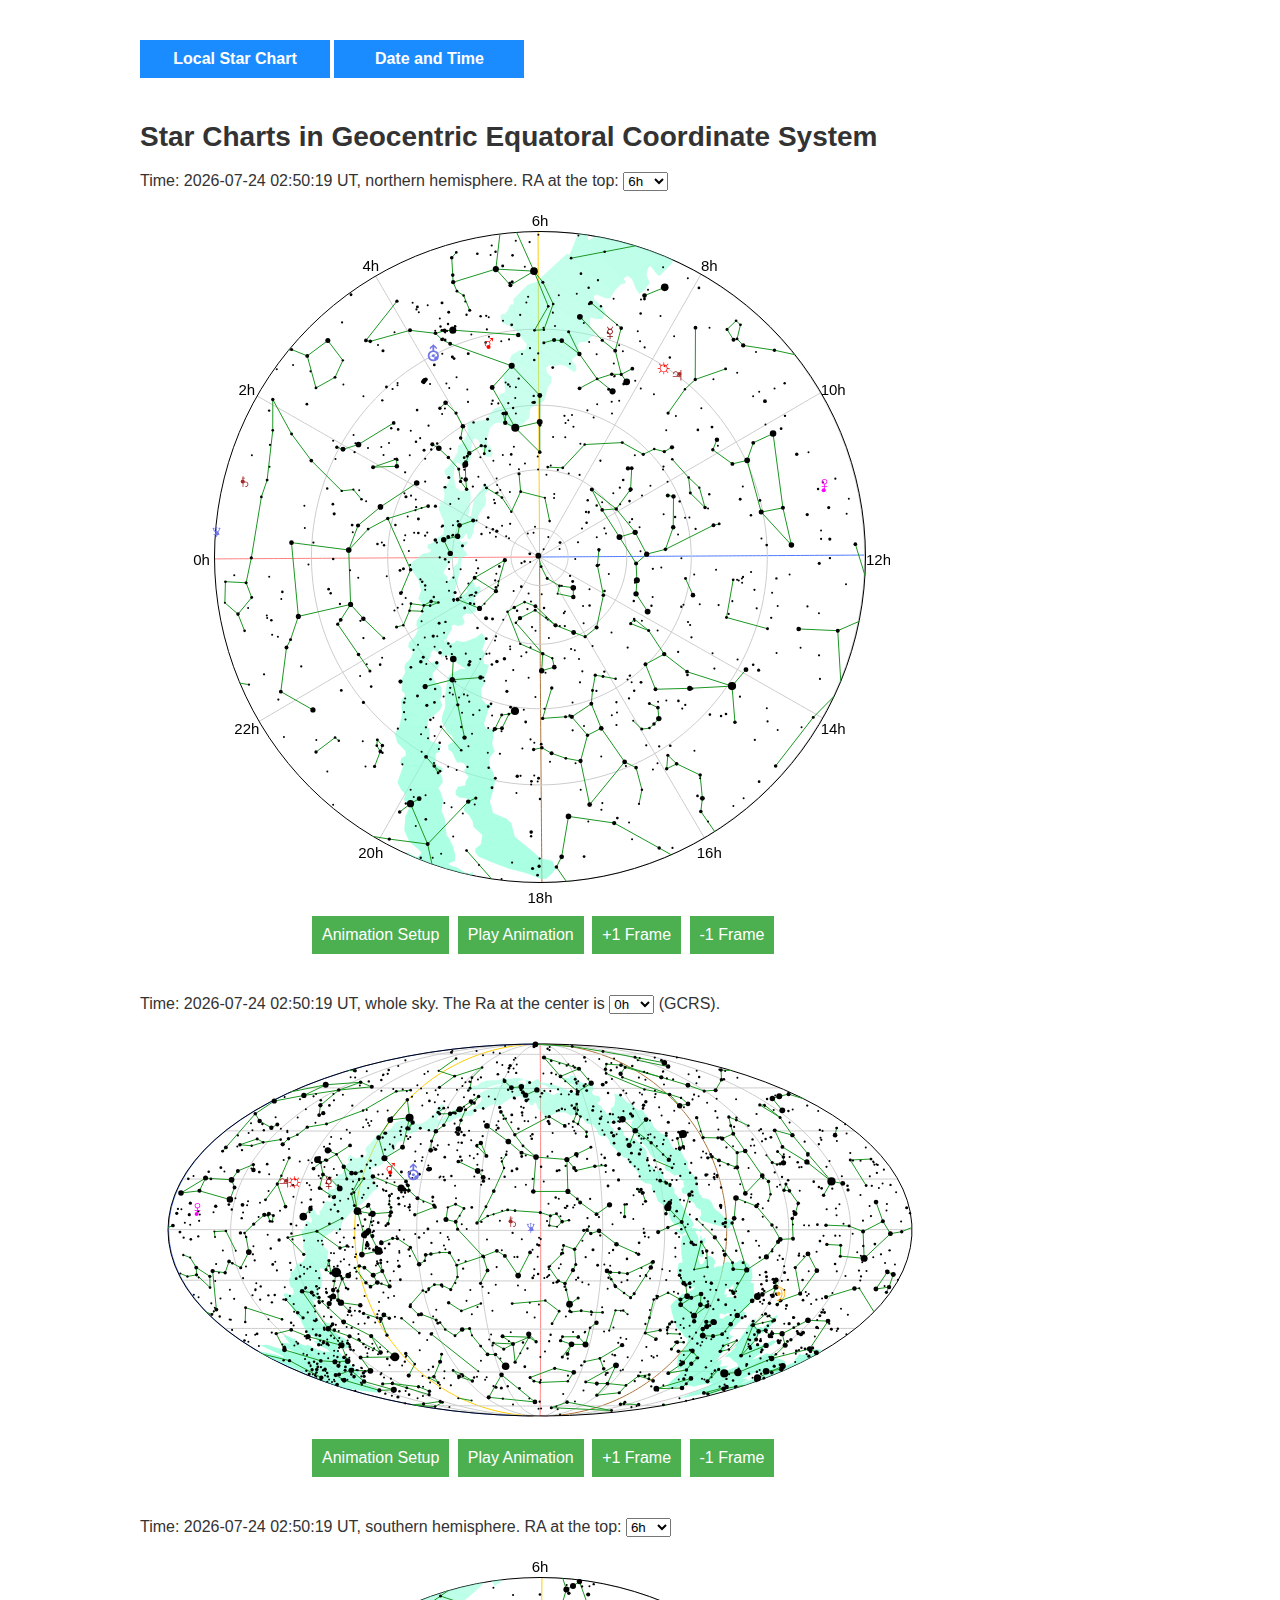
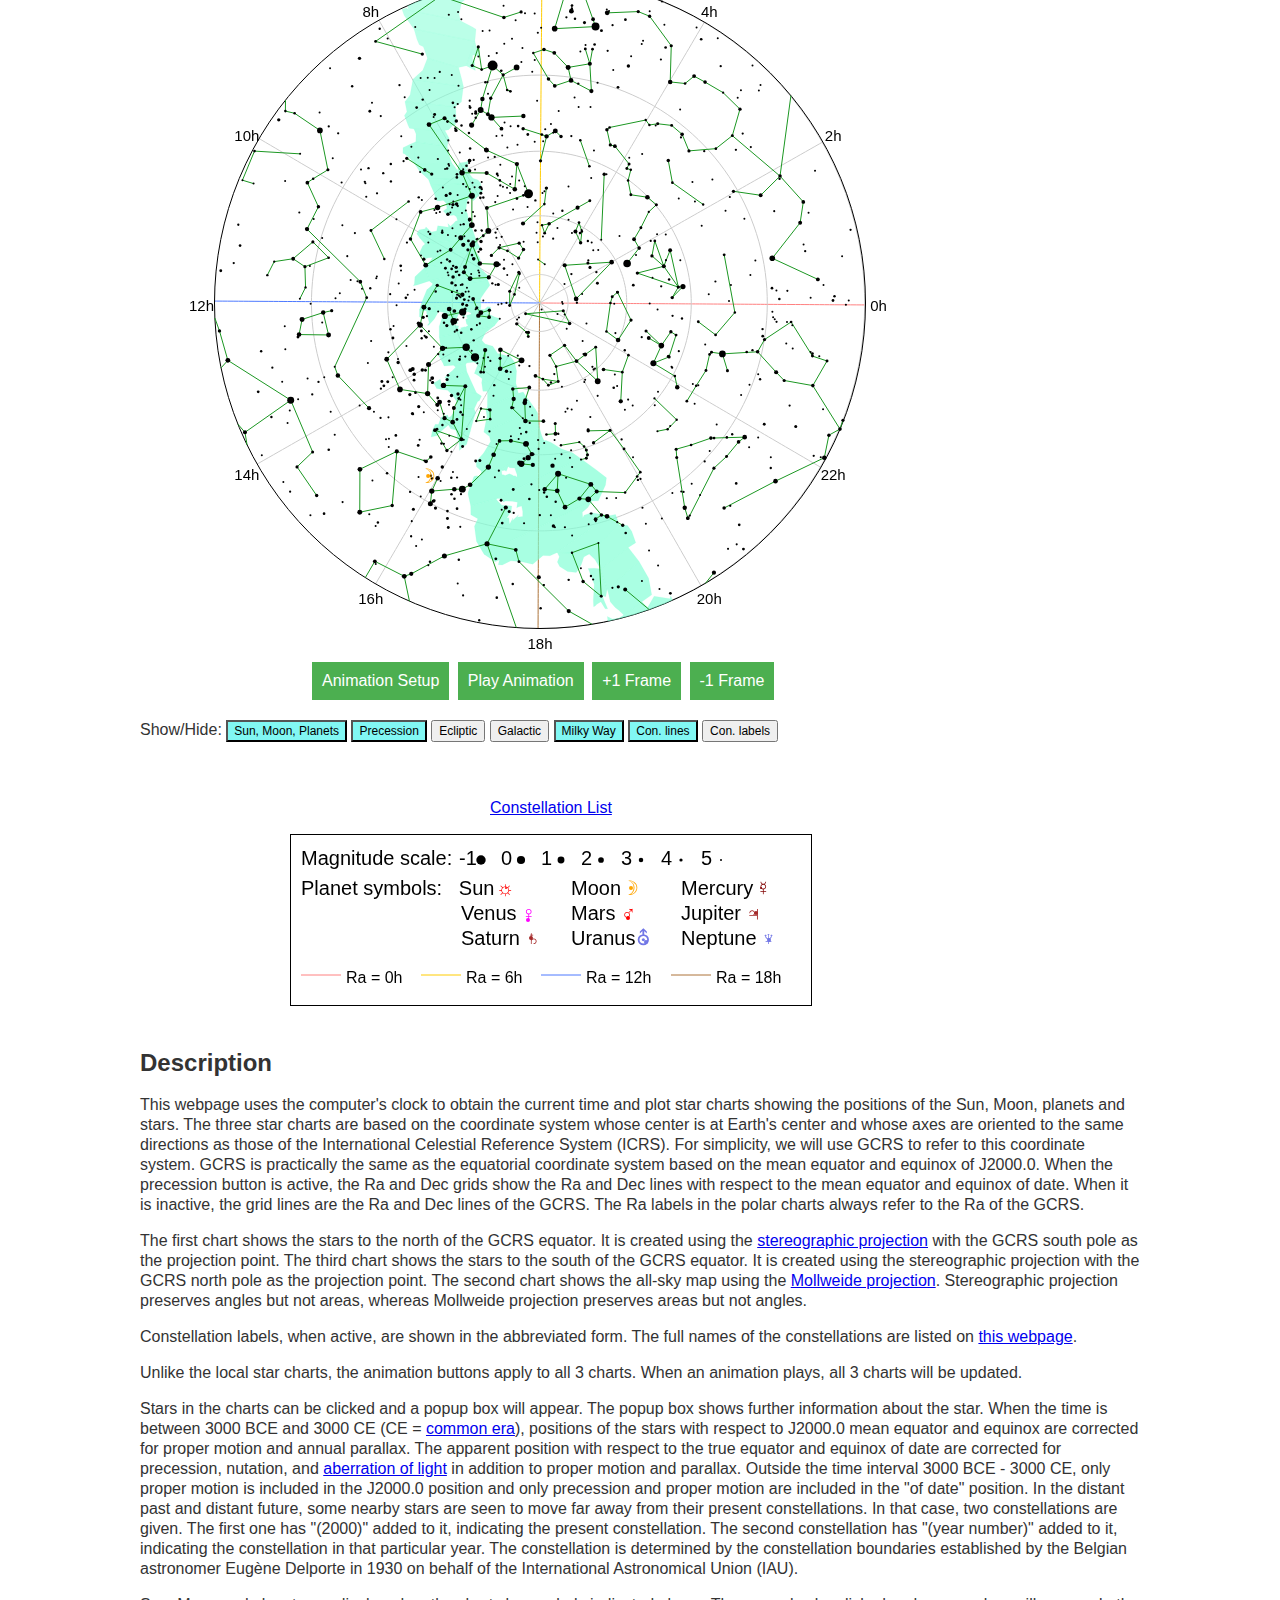
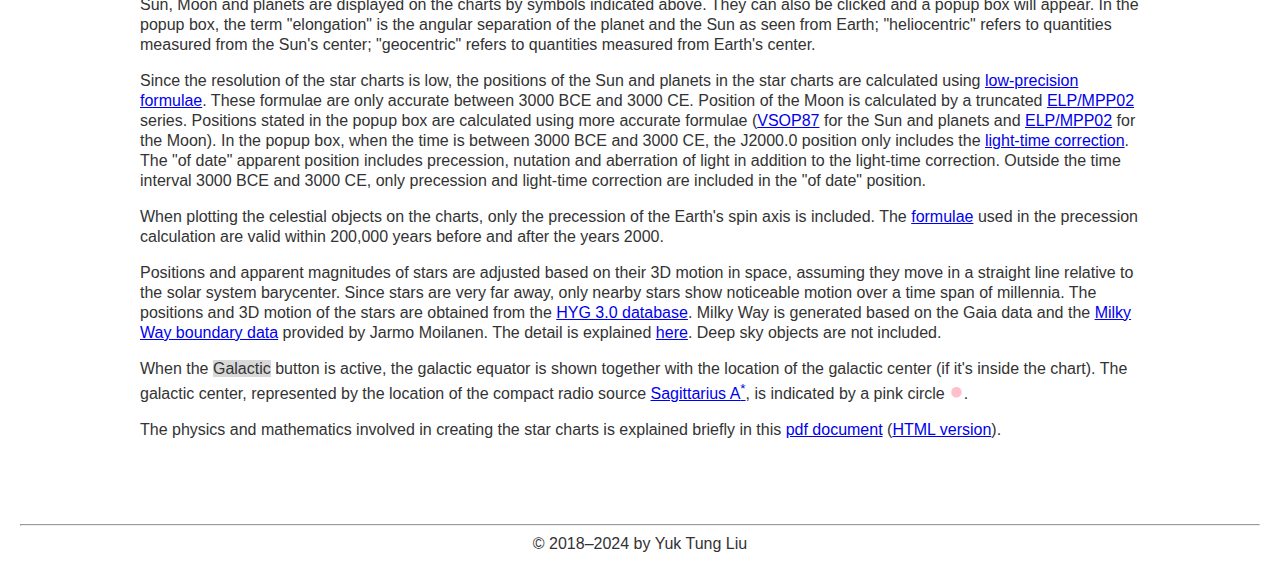
==== commit 4f753456: "fixed bugs" ====
--- a/chartGCRS.html
+++ b/chartGCRS.html
@@ -1 +1 @@
-<!DOCTYPE html><html lang="en-US"><meta name="keywords" content="star charts"><meta charset="UTF-8"><head><title>Equatorial Star Charts</title><link rel="stylesheet" href="sidereal_min.css"><script src="jquery-3.3.1.min.js"></script><script src="chartGCRS_c.js"></script></head><body onload="init()"><div id="wrapper"><br><div id="starCharts"><p><button class="menu" onclick='location.href="index.html"'>Local Star Chart</button> <button class="menu" onclick="displayChangeTime()">Date and Time</button></p><br><div id="changeTime" class="input"></div><h1>Star Charts in Geocentric Equatoral Coordinate System</h1><p>Time: <span id="timeNorth"></span>, northern hemisphere. RA at the top: <select id="rotateNorth" onchange="starCharts()"><option value="270">0h</option><option value="300">2h</option><option value="330">4h</option><option value="0" selected="selected">6h</option><option value="30">8h</option><option value="60">10h</option><option value="90">12h</option><option value="120">14h</option><option value="150">16h</option><option value="180">18h</option><option value="210">20h</option><option value="240">22h</option></select></p><div class="warning"></div><div class="canvaswrapper" style="margin-left:50px"><canvas id="canvasNorth" width="700" height="700">CANVAS NOT SUPPORTED IN THIS BROWSER!</canvas><div id="tipNorth" class="tip"><div class="close" onclick='closePopup("tipNorth")'>&#10005;</div><div id="tipNorthText"></div></div></div><p class="animate"><button class="setupAnimate" onclick='displayAnimationSetup("animateDisplayNorth")'>Animation Setup</button> <button class="controlAnimate" onclick="Animate()" id="animateNorth">Play Animation</button> <button class="controlAnimate" onclick="playAnimation(1)">+1 Frame</button> <button class="controlAnimate" onclick="playAnimation(-1)">-1 Frame</button></p><div id="animateDisplayNorth" class="input"></div><br><p>Time: <span id="timeCentral"></span>, whole sky. The Ra at the center is <select id="raCentral" onchange="starCharts()"><option value="0" selected="selected">0<sup>h</sup></option><option value="2">2<sup>h</sup></option><option value="4">4<sup>h</sup></option><option value="6">6<sup>h</sup></option><option value="8">8<sup>h</sup></option><option value="10">10<sup>h</sup></option><option value="12">12<sup>h</sup></option><option value="14">14<sup>h</sup></option><option value="16">16<sup>h</sup></option><option value="18">18<sup>h</sup></option><option value="20">20<sup>h</sup></option><option value="22">22<sup>h</sup></option></select> (GCRS).</p><div class="warning"></div><div class="canvaswrapper"><canvas id="canvasCentral" width="800" height="400">CANVAS NOT SUPPORTED IN THIS BROWSER!</canvas><div id="tipCentral" class="tip"><div class="close" onclick='closePopup("tipCentral")'>&#10005;</div><div id="tipCentralText"></div></div></div><p class="animate"><button class="setupAnimate" onclick='displayAnimationSetup("animateDisplayCentral")'>Animation Setup</button> <button class="controlAnimate" onclick="Animate()" id="animateCentral">Play Animation</button> <button class="controlAnimate" onclick="playAnimation(1)">+1 Frame</button> <button class="controlAnimate" onclick="playAnimation(-1)">-1 Frame</button></p><div id="animateDisplayCentral" class="input"></div><br><p>Time: <span id="timeSouth"></span>, southern hemisphere. RA at the top: <select id="rotateSouth" onchange="starCharts()"><option value="270">0h</option><option value="300">2h</option><option value="330">4h</option><option value="0" selected="selected">6h</option><option value="30">8h</option><option value="60">10h</option><option value="90">12h</option><option value="120">14h</option><option value="150">16h</option><option value="180">18h</option><option value="210">20h</option><option value="240">22h</option></select></p><div class="warning"></div><div class="canvaswrapper" style="margin-left:50px"><canvas id="canvasSouth" width="700" height="700">CANVAS NOT SUPPORTED IN THIS BROWSER!</canvas><div id="tipSouth" class="tip"><div class="close" onclick='closePopup("tipSouth")'>&#10005;</div><div id="tipSouthText"></div></div></div><p class="animate"><button class="setupAnimate" onclick='displayAnimationSetup("animateDisplaySouth")'>Animation Setup</button> <button class="controlAnimate" onclick="Animate()" id="animateSouth">Play Animation</button> <button class="controlAnimate" onclick="playAnimation(1)">+1 Frame</button> <button class="controlAnimate" onclick="playAnimation(-1)">-1 Frame</button></p><div id="animationSetup"></div><div id="animateDisplaySouth" class="input"></div><div class="control"><p>Show/Hide: <button id="showPlanets" class="active" onclick='showHide2("Planets")'>Sun, Moon, Planets</button> <button id="showPrecession" class="active" onclick='showHide2("Precession")'>Precession</button> <button id="showEcliptic" onclick='showHide2("Ecliptic")'>Ecliptic</button> <button id="showGalactic" onclick='showHide2("Galactic")'>Galactic</button> <button id="showMilkyWay" class="active" onclick='showHide2("MilkyWay")'>Milky Way</button> <button id="showConLines" class="active" onclick='showHide2("ConLines")'>Con. lines</button> <button id="showConLab" onclick='showHide2("ConLab")'>Con. labels</button></p></div><br><br><p style="margin-left:350px"><a href="Constellations.html">Constellation List</a></p><canvas id="legend" width="500" height="150">CANVAS NOT SUPPORTED IN THIS BROWSER!</canvas><br><br><h2>Description</h2><p>This webpage uses the computer's clock to obtain the current time and plot star charts showing the positions of the Sun, Moon, planets and stars. The three star charts are based on the coordinate system whose center is at Earth's center and whose axes are oriented to the same directions as those of the International Celestial Reference System (ICRS). For simplicity, we will use GCRS to refer to this coordinate system. GCRS is practically the same as the equatorial coordinate system based on the mean equator and equinox of J2000.0. When the precession button is active, the Ra and Dec grids show the Ra and Dec lines with respect to the mean equator and equinox of date. When it is inactive, the grid lines are the Ra and Dec lines of the GCRS. The Ra labels in the polar charts always refer to the Ra of the GCRS.</p><p>The first chart shows the stars to the north of the GCRS equator. It is created using the <a href="https://en.wikipedia.org/wiki/Stereographic_projection" target="_blank">stereographic projection</a> with the GCRS south pole as the projection point. The third chart shows the stars to the south of the GCRS equator. It is created using the stereographic projection with the GCRS north pole as the projection point. The second chart shows the all-sky map using the <a href="https://en.wikipedia.org/wiki/Mollweide_projection" target="_blank">Mollweide projection</a>. Stereographic projection preserves angles but not areas, whereas Mollweide projection preserves areas but not angles.</p><p>Constellation labels, when active, are shown in the abbreviated form. The full names of the constellations are listed on <a href="Constellations.html">this webpage</a>.</p><p>Unlike the local star charts, the animation buttons apply to all 3 charts. When an animation plays, all 3 charts will be updated.</p><p>Stars in the charts can be clicked and a popup box will appear. The popup box shows further information about the star. When the time is between 3000 BCE and 3000 CE (CE = <a href="https://en.wikipedia.org/wiki/Common_Era" target="_blank">common era</a>), positions of the stars with respect to J2000.0 mean equator and equinox are corrected for proper motion and annual parallax. The apparent position with respect to the true equator and equinox of date are corrected for precession, nutation, and <a href="https://en.wikipedia.org/wiki/Aberration_of_light" target="_blank">aberration of light</a> in addition to proper motion and parallax. Outside the time interval 3000 BCE - 3000 CE, only proper motion is included in the J2000.0 position and only precession and proper motion are included in the "of date" position. In the distant past and distant future, some nearby stars are seen to move far away from their present constellations. In that case, two constellations are given. The first one has "(2000)" added to it, indicating the present constellation. The second constellation has "(year number)" added to it, indicating the constellation in that particular year. The constellation is determined by the constellation boundaries established by the Belgian astronomer Eug&egrave;ne Delporte in 1930 on behalf of the International Astronomical Union (IAU).</p><p>Sun, Moon and planets are displayed on the charts by symbols indicated above. They can also be clicked and a popup box will appear. In the popup box, the term "elongation" is the angular separation of the planet and the Sun as seen from Earth; "heliocentric" refers to quantities measured from the Sun's center; "geocentric" refers to quantities measured from Earth's center.</p><p>Since the resolution of the star charts is low, the positions of the Sun and planets in the star charts are calculated using <a href="https://ssd.jpl.nasa.gov/?planet_pos" target="_blank">low-precision formulae</a>. These formulae are only accurate between 3000 BCE and 3000 CE. Position of the Moon is calculated by a truncated <a href="https://ui.adsabs.harvard.edu/abs/2003A%26A...404..735C/abstract" target="_blabk">ELP/MPP02</a> series. Positions stated in the popup box are calculated using more accurate formulae (<a href="http://neoprogrammics.com/vsop87/" target="_blank">VSOP87</a> for the Sun and planets and <a href="https://ui.adsabs.harvard.edu/abs/2003A%26A...404..735C/abstract" target="_blabk">ELP/MPP02</a> for the Moon). In the popup box, when the time is between 3000 BCE and 3000 CE, the J2000.0 position only includes the <a href="https://en.wikipedia.org/wiki/Light-time_correction" target="_blank">light-time correction</a>. The "of date" apparent position includes precession, nutation and aberration of light in addition to the light-time correction. Outside the time interval 3000 BCE and 3000 CE, only precession and light-time correction are included in the "of date" position.</p><p>When plotting the celestial objects on the charts, only the precession of the Earth's spin axis is included. The <a href="http://adsabs.harvard.edu/abs/2011A%26A...534A..22V" target="_blank">formulae</a> used in the precession calculation are valid within 200,000 years before and after the years 2000.</p><p>Positions and apparent magnitudes of stars are adjusted based on their 3D motion in space, assuming they move in a straight line relative to the solar system barycenter. Since stars are very far away, only nearby stars show noticeable motion over a time span of millennia. The positions and 3D motion of the stars are obtained from the <a href="https://www.astronexus.com/hyg" target="_blank">HYG 3.0 database</a>. Milky Way is generated based on the Gaia data and the <a href="http://www.skymap.com/smp_overlays.htm#milky" target="_blank">Milky Way boundary data</a> provided by Jarmo Moilanen. The detail is explained <a href="MilkyWay.html">here</a>. Deep sky objects are not included.</p><p>When the <span style="background-color:#d8d8d8">Galactic</span> button is active, the galactic equator is shown together with the location of the galactic center (if it's inside the chart). The galactic center, represented by the location of the compact radio source <a href="https://en.wikipedia.org/wiki/Sagittarius_A*" target="_blank">Sagittarius A<sup>*</sup></a>, is indicated by a pink circle <span style="color:pink;font-size:150%">&#9679;</span>.</p><p>The physics and mathematics involved in creating the star charts is explained briefly in this <a href="docs/star_charts.pdf" target="_blank">pdf document</a> (<a href="docs/star_charts.html">HTML version</a>).</p></div><br></div><noscript><h2>Oops!</h2><p>You must enable JavaScript to use this page.</p><p>Please enable JavaScript and reload.</p></noscript><br><br><footer><hr><p style="text-align:center">&copy; 2018&ndash;2024 by Yuk Tung Liu</p></footer></body></html>+<!DOCTYPE html><html lang="en-US"><meta name="keywords" content="star charts"><meta charset="UTF-8"><head><title>Equatorial Star Charts</title><link rel="stylesheet" href="sidereal_min.css"><script src="jquery-3.6.4.min.js"></script><script src="chartGCRS_c.js"></script></head><body onload="init()"><div id="wrapper"><br><div id="starCharts"><p><button class="menu" onclick='location.href="index.html"'>Local Star Chart</button> <button class="menu" onclick="displayChangeTime()">Date and Time</button></p><br><div id="changeTime" class="input"></div><h1>Star Charts in Geocentric Equatoral Coordinate System</h1><p>Time: <span id="timeNorth"></span>, northern hemisphere. RA at the top: <select id="rotateNorth" onchange="starCharts()"><option value="270">0h</option><option value="300">2h</option><option value="330">4h</option><option value="0" selected="selected">6h</option><option value="30">8h</option><option value="60">10h</option><option value="90">12h</option><option value="120">14h</option><option value="150">16h</option><option value="180">18h</option><option value="210">20h</option><option value="240">22h</option></select></p><div class="warning"></div><div class="canvaswrapper" style="margin-left:50px"><canvas id="canvasNorth" width="700" height="700">CANVAS NOT SUPPORTED IN THIS BROWSER!</canvas><div id="tipNorth" class="tip"><div class="close" onclick='closePopup("tipNorth")'>&#10005;</div><div id="tipNorthText"></div></div></div><p class="animate"><button class="setupAnimate" onclick='displayAnimationSetup("animateDisplayNorth")'>Animation Setup</button> <button class="controlAnimate" onclick="Animate()" id="animateNorth">Play Animation</button> <button class="controlAnimate" onclick="playAnimation(1)">+1 Frame</button> <button class="controlAnimate" onclick="playAnimation(-1)">-1 Frame</button></p><div id="animateDisplayNorth" class="input"></div><br><p>Time: <span id="timeCentral"></span>, whole sky. The Ra at the center is <select id="raCentral" onchange="starCharts()"><option value="0" selected="selected">0<sup>h</sup></option><option value="2">2<sup>h</sup></option><option value="4">4<sup>h</sup></option><option value="6">6<sup>h</sup></option><option value="8">8<sup>h</sup></option><option value="10">10<sup>h</sup></option><option value="12">12<sup>h</sup></option><option value="14">14<sup>h</sup></option><option value="16">16<sup>h</sup></option><option value="18">18<sup>h</sup></option><option value="20">20<sup>h</sup></option><option value="22">22<sup>h</sup></option></select> (GCRS).</p><div class="warning"></div><div class="canvaswrapper"><canvas id="canvasCentral" width="800" height="400">CANVAS NOT SUPPORTED IN THIS BROWSER!</canvas><div id="tipCentral" class="tip"><div class="close" onclick='closePopup("tipCentral")'>&#10005;</div><div id="tipCentralText"></div></div></div><p class="animate"><button class="setupAnimate" onclick='displayAnimationSetup("animateDisplayCentral")'>Animation Setup</button> <button class="controlAnimate" onclick="Animate()" id="animateCentral">Play Animation</button> <button class="controlAnimate" onclick="playAnimation(1)">+1 Frame</button> <button class="controlAnimate" onclick="playAnimation(-1)">-1 Frame</button></p><div id="animateDisplayCentral" class="input"></div><br><p>Time: <span id="timeSouth"></span>, southern hemisphere. RA at the top: <select id="rotateSouth" onchange="starCharts()"><option value="270">0h</option><option value="300">2h</option><option value="330">4h</option><option value="0" selected="selected">6h</option><option value="30">8h</option><option value="60">10h</option><option value="90">12h</option><option value="120">14h</option><option value="150">16h</option><option value="180">18h</option><option value="210">20h</option><option value="240">22h</option></select></p><div class="warning"></div><div class="canvaswrapper" style="margin-left:50px"><canvas id="canvasSouth" width="700" height="700">CANVAS NOT SUPPORTED IN THIS BROWSER!</canvas><div id="tipSouth" class="tip"><div class="close" onclick='closePopup("tipSouth")'>&#10005;</div><div id="tipSouthText"></div></div></div><p class="animate"><button class="setupAnimate" onclick='displayAnimationSetup("animateDisplaySouth")'>Animation Setup</button> <button class="controlAnimate" onclick="Animate()" id="animateSouth">Play Animation</button> <button class="controlAnimate" onclick="playAnimation(1)">+1 Frame</button> <button class="controlAnimate" onclick="playAnimation(-1)">-1 Frame</button></p><div id="animationSetup"></div><div id="animateDisplaySouth" class="input"></div><div class="control"><p>Show/Hide: <button id="showPlanets" class="active" onclick='showHide2("Planets")'>Sun, Moon, Planets</button> <button id="showPrecession" class="active" onclick='showHide2("Precession")'>Precession</button> <button id="showEcliptic" onclick='showHide2("Ecliptic")'>Ecliptic</button> <button id="showGalactic" onclick='showHide2("Galactic")'>Galactic</button> <button id="showMilkyWay" class="active" onclick='showHide2("MilkyWay")'>Milky Way</button> <button id="showConLines" class="active" onclick='showHide2("ConLines")'>Con. lines</button> <button id="showConLab" onclick='showHide2("ConLab")'>Con. labels</button></p></div><br><br><p style="margin-left:350px"><a href="Constellations.html">Constellation List</a></p><canvas id="legend" width="500" height="150">CANVAS NOT SUPPORTED IN THIS BROWSER!</canvas><br><br><h2>Description</h2><p>This webpage uses the computer's clock to obtain the current time and plot star charts showing the positions of the Sun, Moon, planets and stars. The three star charts are based on the coordinate system whose center is at Earth's center and whose axes are oriented to the same directions as those of the International Celestial Reference System (ICRS). For simplicity, we will use GCRS to refer to this coordinate system. GCRS is practically the same as the equatorial coordinate system based on the mean equator and equinox of J2000.0. When the precession button is active, the Ra and Dec grids show the Ra and Dec lines with respect to the mean equator and equinox of date. When it is inactive, the grid lines are the Ra and Dec lines of the GCRS. The Ra labels in the polar charts always refer to the Ra of the GCRS.</p><p>The first chart shows the stars to the north of the GCRS equator. It is created using the <a href="https://en.wikipedia.org/wiki/Stereographic_projection" target="_blank">stereographic projection</a> with the GCRS south pole as the projection point. The third chart shows the stars to the south of the GCRS equator. It is created using the stereographic projection with the GCRS north pole as the projection point. The second chart shows the all-sky map using the <a href="https://en.wikipedia.org/wiki/Mollweide_projection" target="_blank">Mollweide projection</a>. Stereographic projection preserves angles but not areas, whereas Mollweide projection preserves areas but not angles.</p><p>Constellation labels, when active, are shown in the abbreviated form. The full names of the constellations are listed on <a href="Constellations.html">this webpage</a>.</p><p>Unlike the local star charts, the animation buttons apply to all 3 charts. When an animation plays, all 3 charts will be updated.</p><p>Stars in the charts can be clicked and a popup box will appear. The popup box shows further information about the star. When the time is between 3000 BCE and 3000 CE (CE = <a href="https://en.wikipedia.org/wiki/Common_Era" target="_blank">common era</a>), positions of the stars with respect to J2000.0 mean equator and equinox are corrected for proper motion and annual parallax. The apparent position with respect to the true equator and equinox of date are corrected for precession, nutation, and <a href="https://en.wikipedia.org/wiki/Aberration_of_light" target="_blank">aberration of light</a> in addition to proper motion and parallax. Outside the time interval 3000 BCE - 3000 CE, only proper motion is included in the J2000.0 position and only precession and proper motion are included in the "of date" position. In the distant past and distant future, some nearby stars are seen to move far away from their present constellations. In that case, two constellations are given. The first one has "(2000)" added to it, indicating the present constellation. The second constellation has "(year number)" added to it, indicating the constellation in that particular year. The constellation is determined by the constellation boundaries established by the Belgian astronomer Eug&egrave;ne Delporte in 1930 on behalf of the International Astronomical Union (IAU).</p><p>Sun, Moon and planets are displayed on the charts by symbols indicated above. They can also be clicked and a popup box will appear. In the popup box, the term "elongation" is the angular separation of the planet and the Sun as seen from Earth; "heliocentric" refers to quantities measured from the Sun's center; "geocentric" refers to quantities measured from Earth's center.</p><p>Since the resolution of the star charts is low, the positions of the Sun and planets in the star charts are calculated using <a href="https://ssd.jpl.nasa.gov/?planet_pos" target="_blank">low-precision formulae</a>. These formulae are only accurate between 3000 BCE and 3000 CE. Position of the Moon is calculated by a truncated <a href="https://ui.adsabs.harvard.edu/abs/2003A%26A...404..735C/abstract" target="_blabk">ELP/MPP02</a> series. Positions stated in the popup box are calculated using more accurate formulae (<a href="http://neoprogrammics.com/vsop87/" target="_blank">VSOP87</a> for the Sun and planets and <a href="https://ui.adsabs.harvard.edu/abs/2003A%26A...404..735C/abstract" target="_blabk">ELP/MPP02</a> for the Moon). In the popup box, when the time is between 3000 BCE and 3000 CE, the J2000.0 position only includes the <a href="https://en.wikipedia.org/wiki/Light-time_correction" target="_blank">light-time correction</a>. The "of date" apparent position includes precession, nutation and aberration of light in addition to the light-time correction. Outside the time interval 3000 BCE and 3000 CE, only precession and light-time correction are included in the "of date" position.</p><p>When plotting the celestial objects on the charts, only the precession of the Earth's spin axis is included. The <a href="http://adsabs.harvard.edu/abs/2011A%26A...534A..22V" target="_blank">formulae</a> used in the precession calculation are valid within 200,000 years before and after the years 2000.</p><p>Positions and apparent magnitudes of stars are adjusted based on their 3D motion in space, assuming they move in a straight line relative to the solar system barycenter. Since stars are very far away, only nearby stars show noticeable motion over a time span of millennia. The positions and 3D motion of the stars are obtained from the <a href="https://www.astronexus.com/hyg" target="_blank">HYG 3.0 database</a>. Milky Way is generated based on the Gaia data and the <a href="http://www.skymap.com/smp_overlays.htm#milky" target="_blank">Milky Way boundary data</a> provided by Jarmo Moilanen. The detail is explained <a href="MilkyWay.html">here</a>. Deep sky objects are not included.</p><p>When the <span style="background-color:#d8d8d8">Galactic</span> button is active, the galactic equator is shown together with the location of the galactic center (if it's inside the chart). The galactic center, represented by the location of the compact radio source <a href="https://en.wikipedia.org/wiki/Sagittarius_A*" target="_blank">Sagittarius A<sup>*</sup></a>, is indicated by a pink circle <span style="color:pink;font-size:150%">&#9679;</span>.</p><p>The physics and mathematics involved in creating the star charts is explained briefly in this <a href="docs/star_charts.pdf" target="_blank">pdf document</a> (<a href="docs/star_charts.html">HTML version</a>).</p></div><br></div><noscript><h2>Oops!</h2><p>You must enable JavaScript to use this page.</p><p>Please enable JavaScript and reload.</p></noscript><br><br><footer><hr><p style="text-align:center">&copy; 2018&ndash;2024 by Yuk Tung Liu</p></footer></body></html>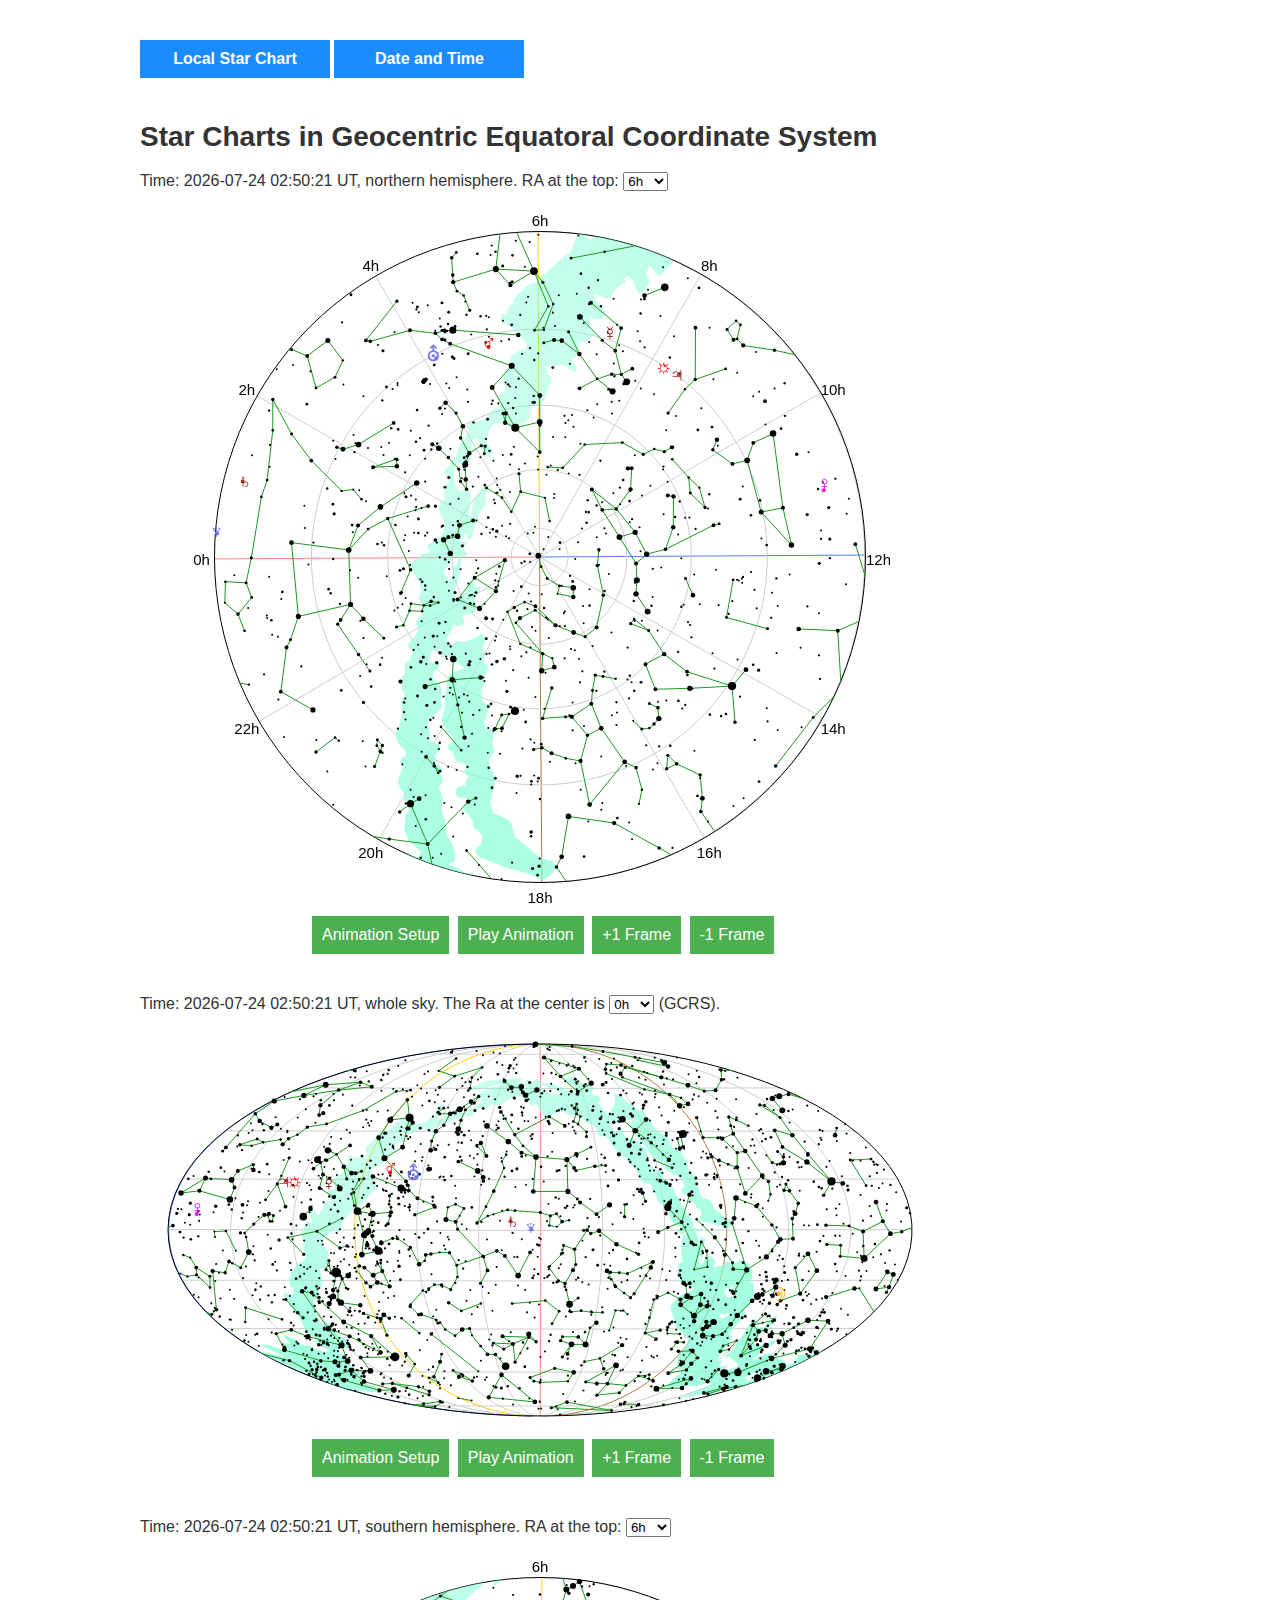
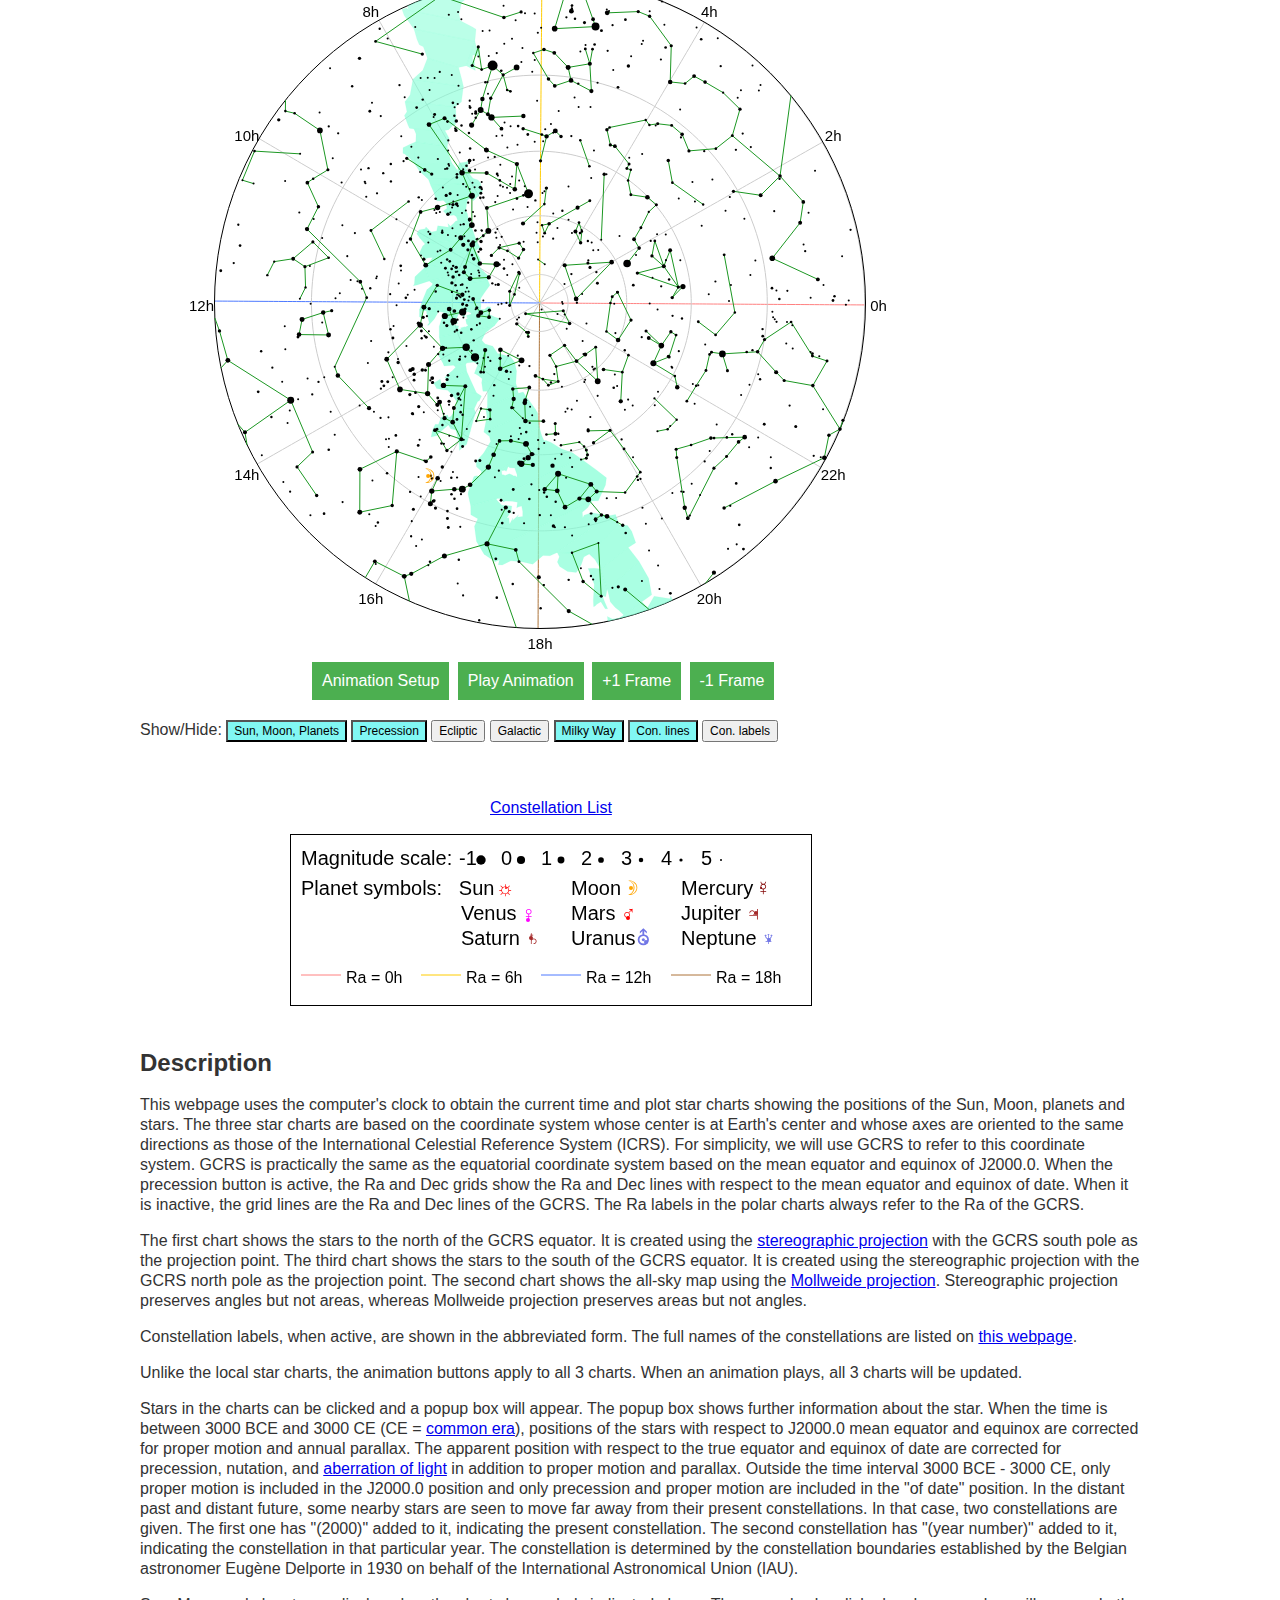
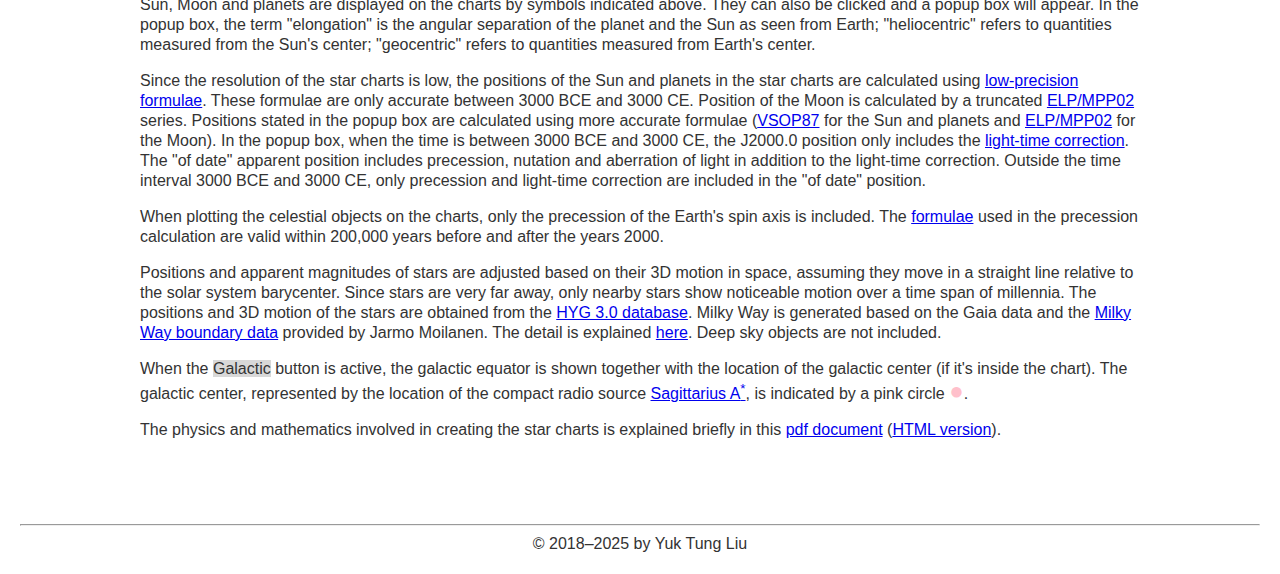
==== commit 62e00aa5: "minor update" ====
--- a/chartGCRS.html
+++ b/chartGCRS.html
@@ -1 +1 @@
-<!DOCTYPE html><html lang="en-US"><meta name="keywords" content="star charts"><meta charset="UTF-8"><head><title>Equatorial Star Charts</title><link rel="stylesheet" href="sidereal_min.css"><script src="jquery-3.6.4.min.js"></script><script src="chartGCRS_c.js"></script></head><body onload="init()"><div id="wrapper"><br><div id="starCharts"><p><button class="menu" onclick='location.href="index.html"'>Local Star Chart</button> <button class="menu" onclick="displayChangeTime()">Date and Time</button></p><br><div id="changeTime" class="input"></div><h1>Star Charts in Geocentric Equatoral Coordinate System</h1><p>Time: <span id="timeNorth"></span>, northern hemisphere. RA at the top: <select id="rotateNorth" onchange="starCharts()"><option value="270">0h</option><option value="300">2h</option><option value="330">4h</option><option value="0" selected="selected">6h</option><option value="30">8h</option><option value="60">10h</option><option value="90">12h</option><option value="120">14h</option><option value="150">16h</option><option value="180">18h</option><option value="210">20h</option><option value="240">22h</option></select></p><div class="warning"></div><div class="canvaswrapper" style="margin-left:50px"><canvas id="canvasNorth" width="700" height="700">CANVAS NOT SUPPORTED IN THIS BROWSER!</canvas><div id="tipNorth" class="tip"><div class="close" onclick='closePopup("tipNorth")'>&#10005;</div><div id="tipNorthText"></div></div></div><p class="animate"><button class="setupAnimate" onclick='displayAnimationSetup("animateDisplayNorth")'>Animation Setup</button> <button class="controlAnimate" onclick="Animate()" id="animateNorth">Play Animation</button> <button class="controlAnimate" onclick="playAnimation(1)">+1 Frame</button> <button class="controlAnimate" onclick="playAnimation(-1)">-1 Frame</button></p><div id="animateDisplayNorth" class="input"></div><br><p>Time: <span id="timeCentral"></span>, whole sky. The Ra at the center is <select id="raCentral" onchange="starCharts()"><option value="0" selected="selected">0<sup>h</sup></option><option value="2">2<sup>h</sup></option><option value="4">4<sup>h</sup></option><option value="6">6<sup>h</sup></option><option value="8">8<sup>h</sup></option><option value="10">10<sup>h</sup></option><option value="12">12<sup>h</sup></option><option value="14">14<sup>h</sup></option><option value="16">16<sup>h</sup></option><option value="18">18<sup>h</sup></option><option value="20">20<sup>h</sup></option><option value="22">22<sup>h</sup></option></select> (GCRS).</p><div class="warning"></div><div class="canvaswrapper"><canvas id="canvasCentral" width="800" height="400">CANVAS NOT SUPPORTED IN THIS BROWSER!</canvas><div id="tipCentral" class="tip"><div class="close" onclick='closePopup("tipCentral")'>&#10005;</div><div id="tipCentralText"></div></div></div><p class="animate"><button class="setupAnimate" onclick='displayAnimationSetup("animateDisplayCentral")'>Animation Setup</button> <button class="controlAnimate" onclick="Animate()" id="animateCentral">Play Animation</button> <button class="controlAnimate" onclick="playAnimation(1)">+1 Frame</button> <button class="controlAnimate" onclick="playAnimation(-1)">-1 Frame</button></p><div id="animateDisplayCentral" class="input"></div><br><p>Time: <span id="timeSouth"></span>, southern hemisphere. RA at the top: <select id="rotateSouth" onchange="starCharts()"><option value="270">0h</option><option value="300">2h</option><option value="330">4h</option><option value="0" selected="selected">6h</option><option value="30">8h</option><option value="60">10h</option><option value="90">12h</option><option value="120">14h</option><option value="150">16h</option><option value="180">18h</option><option value="210">20h</option><option value="240">22h</option></select></p><div class="warning"></div><div class="canvaswrapper" style="margin-left:50px"><canvas id="canvasSouth" width="700" height="700">CANVAS NOT SUPPORTED IN THIS BROWSER!</canvas><div id="tipSouth" class="tip"><div class="close" onclick='closePopup("tipSouth")'>&#10005;</div><div id="tipSouthText"></div></div></div><p class="animate"><button class="setupAnimate" onclick='displayAnimationSetup("animateDisplaySouth")'>Animation Setup</button> <button class="controlAnimate" onclick="Animate()" id="animateSouth">Play Animation</button> <button class="controlAnimate" onclick="playAnimation(1)">+1 Frame</button> <button class="controlAnimate" onclick="playAnimation(-1)">-1 Frame</button></p><div id="animationSetup"></div><div id="animateDisplaySouth" class="input"></div><div class="control"><p>Show/Hide: <button id="showPlanets" class="active" onclick='showHide2("Planets")'>Sun, Moon, Planets</button> <button id="showPrecession" class="active" onclick='showHide2("Precession")'>Precession</button> <button id="showEcliptic" onclick='showHide2("Ecliptic")'>Ecliptic</button> <button id="showGalactic" onclick='showHide2("Galactic")'>Galactic</button> <button id="showMilkyWay" class="active" onclick='showHide2("MilkyWay")'>Milky Way</button> <button id="showConLines" class="active" onclick='showHide2("ConLines")'>Con. lines</button> <button id="showConLab" onclick='showHide2("ConLab")'>Con. labels</button></p></div><br><br><p style="margin-left:350px"><a href="Constellations.html">Constellation List</a></p><canvas id="legend" width="500" height="150">CANVAS NOT SUPPORTED IN THIS BROWSER!</canvas><br><br><h2>Description</h2><p>This webpage uses the computer's clock to obtain the current time and plot star charts showing the positions of the Sun, Moon, planets and stars. The three star charts are based on the coordinate system whose center is at Earth's center and whose axes are oriented to the same directions as those of the International Celestial Reference System (ICRS). For simplicity, we will use GCRS to refer to this coordinate system. GCRS is practically the same as the equatorial coordinate system based on the mean equator and equinox of J2000.0. When the precession button is active, the Ra and Dec grids show the Ra and Dec lines with respect to the mean equator and equinox of date. When it is inactive, the grid lines are the Ra and Dec lines of the GCRS. The Ra labels in the polar charts always refer to the Ra of the GCRS.</p><p>The first chart shows the stars to the north of the GCRS equator. It is created using the <a href="https://en.wikipedia.org/wiki/Stereographic_projection" target="_blank">stereographic projection</a> with the GCRS south pole as the projection point. The third chart shows the stars to the south of the GCRS equator. It is created using the stereographic projection with the GCRS north pole as the projection point. The second chart shows the all-sky map using the <a href="https://en.wikipedia.org/wiki/Mollweide_projection" target="_blank">Mollweide projection</a>. Stereographic projection preserves angles but not areas, whereas Mollweide projection preserves areas but not angles.</p><p>Constellation labels, when active, are shown in the abbreviated form. The full names of the constellations are listed on <a href="Constellations.html">this webpage</a>.</p><p>Unlike the local star charts, the animation buttons apply to all 3 charts. When an animation plays, all 3 charts will be updated.</p><p>Stars in the charts can be clicked and a popup box will appear. The popup box shows further information about the star. When the time is between 3000 BCE and 3000 CE (CE = <a href="https://en.wikipedia.org/wiki/Common_Era" target="_blank">common era</a>), positions of the stars with respect to J2000.0 mean equator and equinox are corrected for proper motion and annual parallax. The apparent position with respect to the true equator and equinox of date are corrected for precession, nutation, and <a href="https://en.wikipedia.org/wiki/Aberration_of_light" target="_blank">aberration of light</a> in addition to proper motion and parallax. Outside the time interval 3000 BCE - 3000 CE, only proper motion is included in the J2000.0 position and only precession and proper motion are included in the "of date" position. In the distant past and distant future, some nearby stars are seen to move far away from their present constellations. In that case, two constellations are given. The first one has "(2000)" added to it, indicating the present constellation. The second constellation has "(year number)" added to it, indicating the constellation in that particular year. The constellation is determined by the constellation boundaries established by the Belgian astronomer Eug&egrave;ne Delporte in 1930 on behalf of the International Astronomical Union (IAU).</p><p>Sun, Moon and planets are displayed on the charts by symbols indicated above. They can also be clicked and a popup box will appear. In the popup box, the term "elongation" is the angular separation of the planet and the Sun as seen from Earth; "heliocentric" refers to quantities measured from the Sun's center; "geocentric" refers to quantities measured from Earth's center.</p><p>Since the resolution of the star charts is low, the positions of the Sun and planets in the star charts are calculated using <a href="https://ssd.jpl.nasa.gov/?planet_pos" target="_blank">low-precision formulae</a>. These formulae are only accurate between 3000 BCE and 3000 CE. Position of the Moon is calculated by a truncated <a href="https://ui.adsabs.harvard.edu/abs/2003A%26A...404..735C/abstract" target="_blabk">ELP/MPP02</a> series. Positions stated in the popup box are calculated using more accurate formulae (<a href="http://neoprogrammics.com/vsop87/" target="_blank">VSOP87</a> for the Sun and planets and <a href="https://ui.adsabs.harvard.edu/abs/2003A%26A...404..735C/abstract" target="_blabk">ELP/MPP02</a> for the Moon). In the popup box, when the time is between 3000 BCE and 3000 CE, the J2000.0 position only includes the <a href="https://en.wikipedia.org/wiki/Light-time_correction" target="_blank">light-time correction</a>. The "of date" apparent position includes precession, nutation and aberration of light in addition to the light-time correction. Outside the time interval 3000 BCE and 3000 CE, only precession and light-time correction are included in the "of date" position.</p><p>When plotting the celestial objects on the charts, only the precession of the Earth's spin axis is included. The <a href="http://adsabs.harvard.edu/abs/2011A%26A...534A..22V" target="_blank">formulae</a> used in the precession calculation are valid within 200,000 years before and after the years 2000.</p><p>Positions and apparent magnitudes of stars are adjusted based on their 3D motion in space, assuming they move in a straight line relative to the solar system barycenter. Since stars are very far away, only nearby stars show noticeable motion over a time span of millennia. The positions and 3D motion of the stars are obtained from the <a href="https://www.astronexus.com/hyg" target="_blank">HYG 3.0 database</a>. Milky Way is generated based on the Gaia data and the <a href="http://www.skymap.com/smp_overlays.htm#milky" target="_blank">Milky Way boundary data</a> provided by Jarmo Moilanen. The detail is explained <a href="MilkyWay.html">here</a>. Deep sky objects are not included.</p><p>When the <span style="background-color:#d8d8d8">Galactic</span> button is active, the galactic equator is shown together with the location of the galactic center (if it's inside the chart). The galactic center, represented by the location of the compact radio source <a href="https://en.wikipedia.org/wiki/Sagittarius_A*" target="_blank">Sagittarius A<sup>*</sup></a>, is indicated by a pink circle <span style="color:pink;font-size:150%">&#9679;</span>.</p><p>The physics and mathematics involved in creating the star charts is explained briefly in this <a href="docs/star_charts.pdf" target="_blank">pdf document</a> (<a href="docs/star_charts.html">HTML version</a>).</p></div><br></div><noscript><h2>Oops!</h2><p>You must enable JavaScript to use this page.</p><p>Please enable JavaScript and reload.</p></noscript><br><br><footer><hr><p style="text-align:center">&copy; 2018&ndash;2024 by Yuk Tung Liu</p></footer></body></html>+<!DOCTYPE html><html lang="en-US"><meta name="keywords" content="star charts"><meta charset="UTF-8"><head><title>Equatorial Star Charts</title><link rel="stylesheet" href="sidereal_min.css"><script src="jquery-3.6.4.min.js"></script><script src="chartGCRS_c.js"></script></head><body onload="init()"><div id="wrapper"><br><div id="starCharts"><p><button class="menu" onclick='location.href="index.html"'>Local Star Chart</button> <button class="menu" onclick="displayChangeTime()">Date and Time</button></p><br><div id="changeTime" class="input"></div><h1>Star Charts in Geocentric Equatoral Coordinate System</h1><p>Time: <span id="timeNorth"></span>, northern hemisphere. RA at the top: <select id="rotateNorth" onchange="starCharts()"><option value="270">0h</option><option value="300">2h</option><option value="330">4h</option><option value="0" selected="selected">6h</option><option value="30">8h</option><option value="60">10h</option><option value="90">12h</option><option value="120">14h</option><option value="150">16h</option><option value="180">18h</option><option value="210">20h</option><option value="240">22h</option></select></p><div class="warning"></div><div class="canvaswrapper" style="margin-left:50px"><canvas id="canvasNorth" width="700" height="700">CANVAS NOT SUPPORTED IN THIS BROWSER!</canvas><div id="tipNorth" class="tip"><div class="close" onclick='closePopup("tipNorth")'>&#10005;</div><div id="tipNorthText"></div></div></div><p class="animate"><button class="setupAnimate" onclick='displayAnimationSetup("animateDisplayNorth")'>Animation Setup</button> <button class="controlAnimate" onclick="Animate()" id="animateNorth">Play Animation</button> <button class="controlAnimate" onclick="playAnimation(1)">+1 Frame</button> <button class="controlAnimate" onclick="playAnimation(-1)">-1 Frame</button></p><div id="animateDisplayNorth" class="input"></div><br><p>Time: <span id="timeCentral"></span>, whole sky. The Ra at the center is <select id="raCentral" onchange="starCharts()"><option value="0" selected="selected">0<sup>h</sup></option><option value="2">2<sup>h</sup></option><option value="4">4<sup>h</sup></option><option value="6">6<sup>h</sup></option><option value="8">8<sup>h</sup></option><option value="10">10<sup>h</sup></option><option value="12">12<sup>h</sup></option><option value="14">14<sup>h</sup></option><option value="16">16<sup>h</sup></option><option value="18">18<sup>h</sup></option><option value="20">20<sup>h</sup></option><option value="22">22<sup>h</sup></option></select> (GCRS).</p><div class="warning"></div><div class="canvaswrapper"><canvas id="canvasCentral" width="800" height="400">CANVAS NOT SUPPORTED IN THIS BROWSER!</canvas><div id="tipCentral" class="tip"><div class="close" onclick='closePopup("tipCentral")'>&#10005;</div><div id="tipCentralText"></div></div></div><p class="animate"><button class="setupAnimate" onclick='displayAnimationSetup("animateDisplayCentral")'>Animation Setup</button> <button class="controlAnimate" onclick="Animate()" id="animateCentral">Play Animation</button> <button class="controlAnimate" onclick="playAnimation(1)">+1 Frame</button> <button class="controlAnimate" onclick="playAnimation(-1)">-1 Frame</button></p><div id="animateDisplayCentral" class="input"></div><br><p>Time: <span id="timeSouth"></span>, southern hemisphere. RA at the top: <select id="rotateSouth" onchange="starCharts()"><option value="270">0h</option><option value="300">2h</option><option value="330">4h</option><option value="0" selected="selected">6h</option><option value="30">8h</option><option value="60">10h</option><option value="90">12h</option><option value="120">14h</option><option value="150">16h</option><option value="180">18h</option><option value="210">20h</option><option value="240">22h</option></select></p><div class="warning"></div><div class="canvaswrapper" style="margin-left:50px"><canvas id="canvasSouth" width="700" height="700">CANVAS NOT SUPPORTED IN THIS BROWSER!</canvas><div id="tipSouth" class="tip"><div class="close" onclick='closePopup("tipSouth")'>&#10005;</div><div id="tipSouthText"></div></div></div><p class="animate"><button class="setupAnimate" onclick='displayAnimationSetup("animateDisplaySouth")'>Animation Setup</button> <button class="controlAnimate" onclick="Animate()" id="animateSouth">Play Animation</button> <button class="controlAnimate" onclick="playAnimation(1)">+1 Frame</button> <button class="controlAnimate" onclick="playAnimation(-1)">-1 Frame</button></p><div id="animationSetup"></div><div id="animateDisplaySouth" class="input"></div><div class="control"><p>Show/Hide: <button id="showPlanets" class="active" onclick='showHide2("Planets")'>Sun, Moon, Planets</button> <button id="showPrecession" class="active" onclick='showHide2("Precession")'>Precession</button> <button id="showEcliptic" onclick='showHide2("Ecliptic")'>Ecliptic</button> <button id="showGalactic" onclick='showHide2("Galactic")'>Galactic</button> <button id="showMilkyWay" class="active" onclick='showHide2("MilkyWay")'>Milky Way</button> <button id="showConLines" class="active" onclick='showHide2("ConLines")'>Con. lines</button> <button id="showConLab" onclick='showHide2("ConLab")'>Con. labels</button></p></div><br><br><p style="margin-left:350px"><a href="Constellations.html">Constellation List</a></p><canvas id="legend" width="500" height="150">CANVAS NOT SUPPORTED IN THIS BROWSER!</canvas><br><br><h2>Description</h2><p>This webpage uses the computer's clock to obtain the current time and plot star charts showing the positions of the Sun, Moon, planets and stars. The three star charts are based on the coordinate system whose center is at Earth's center and whose axes are oriented to the same directions as those of the International Celestial Reference System (ICRS). For simplicity, we will use GCRS to refer to this coordinate system. GCRS is practically the same as the equatorial coordinate system based on the mean equator and equinox of J2000.0. When the precession button is active, the Ra and Dec grids show the Ra and Dec lines with respect to the mean equator and equinox of date. When it is inactive, the grid lines are the Ra and Dec lines of the GCRS. The Ra labels in the polar charts always refer to the Ra of the GCRS.</p><p>The first chart shows the stars to the north of the GCRS equator. It is created using the <a href="https://en.wikipedia.org/wiki/Stereographic_projection" target="_blank">stereographic projection</a> with the GCRS south pole as the projection point. The third chart shows the stars to the south of the GCRS equator. It is created using the stereographic projection with the GCRS north pole as the projection point. The second chart shows the all-sky map using the <a href="https://en.wikipedia.org/wiki/Mollweide_projection" target="_blank">Mollweide projection</a>. Stereographic projection preserves angles but not areas, whereas Mollweide projection preserves areas but not angles.</p><p>Constellation labels, when active, are shown in the abbreviated form. The full names of the constellations are listed on <a href="Constellations.html">this webpage</a>.</p><p>Unlike the local star charts, the animation buttons apply to all 3 charts. When an animation plays, all 3 charts will be updated.</p><p>Stars in the charts can be clicked and a popup box will appear. The popup box shows further information about the star. When the time is between 3000 BCE and 3000 CE (CE = <a href="https://en.wikipedia.org/wiki/Common_Era" target="_blank">common era</a>), positions of the stars with respect to J2000.0 mean equator and equinox are corrected for proper motion and annual parallax. The apparent position with respect to the true equator and equinox of date are corrected for precession, nutation, and <a href="https://en.wikipedia.org/wiki/Aberration_of_light" target="_blank">aberration of light</a> in addition to proper motion and parallax. Outside the time interval 3000 BCE - 3000 CE, only proper motion is included in the J2000.0 position and only precession and proper motion are included in the "of date" position. In the distant past and distant future, some nearby stars are seen to move far away from their present constellations. In that case, two constellations are given. The first one has "(2000)" added to it, indicating the present constellation. The second constellation has "(year number)" added to it, indicating the constellation in that particular year. The constellation is determined by the constellation boundaries established by the Belgian astronomer Eug&egrave;ne Delporte in 1930 on behalf of the International Astronomical Union (IAU).</p><p>Sun, Moon and planets are displayed on the charts by symbols indicated above. They can also be clicked and a popup box will appear. In the popup box, the term "elongation" is the angular separation of the planet and the Sun as seen from Earth; "heliocentric" refers to quantities measured from the Sun's center; "geocentric" refers to quantities measured from Earth's center.</p><p>Since the resolution of the star charts is low, the positions of the Sun and planets in the star charts are calculated using <a href="https://ssd.jpl.nasa.gov/?planet_pos" target="_blank">low-precision formulae</a>. These formulae are only accurate between 3000 BCE and 3000 CE. Position of the Moon is calculated by a truncated <a href="https://ui.adsabs.harvard.edu/abs/2003A%26A...404..735C/abstract" target="_blabk">ELP/MPP02</a> series. Positions stated in the popup box are calculated using more accurate formulae (<a href="http://neoprogrammics.com/vsop87/" target="_blank">VSOP87</a> for the Sun and planets and <a href="https://ui.adsabs.harvard.edu/abs/2003A%26A...404..735C/abstract" target="_blabk">ELP/MPP02</a> for the Moon). In the popup box, when the time is between 3000 BCE and 3000 CE, the J2000.0 position only includes the <a href="https://en.wikipedia.org/wiki/Light-time_correction" target="_blank">light-time correction</a>. The "of date" apparent position includes precession, nutation and aberration of light in addition to the light-time correction. Outside the time interval 3000 BCE and 3000 CE, only precession and light-time correction are included in the "of date" position.</p><p>When plotting the celestial objects on the charts, only the precession of the Earth's spin axis is included. The <a href="http://adsabs.harvard.edu/abs/2011A%26A...534A..22V" target="_blank">formulae</a> used in the precession calculation are valid within 200,000 years before and after the years 2000.</p><p>Positions and apparent magnitudes of stars are adjusted based on their 3D motion in space, assuming they move in a straight line relative to the solar system barycenter. Since stars are very far away, only nearby stars show noticeable motion over a time span of millennia. The positions and 3D motion of the stars are obtained from the <a href="https://www.astronexus.com/hyg" target="_blank">HYG 3.0 database</a>. Milky Way is generated based on the Gaia data and the <a href="http://www.skymap.com/smp_overlays.htm#milky" target="_blank">Milky Way boundary data</a> provided by Jarmo Moilanen. The detail is explained <a href="MilkyWay.html">here</a>. Deep sky objects are not included.</p><p>When the <span style="background-color:#d8d8d8">Galactic</span> button is active, the galactic equator is shown together with the location of the galactic center (if it's inside the chart). The galactic center, represented by the location of the compact radio source <a href="https://en.wikipedia.org/wiki/Sagittarius_A*" target="_blank">Sagittarius A<sup>*</sup></a>, is indicated by a pink circle <span style="color:pink;font-size:150%">&#9679;</span>.</p><p>The physics and mathematics involved in creating the star charts is explained briefly in this <a href="docs/star_charts.pdf" target="_blank">pdf document</a> (<a href="docs/star_charts.html">HTML version</a>).</p></div><br></div><noscript><h2>Oops!</h2><p>You must enable JavaScript to use this page.</p><p>Please enable JavaScript and reload.</p></noscript><br><br><footer><hr><p style="text-align:center">&copy; 2018&ndash;2025 by Yuk Tung Liu</p></footer></body></html>